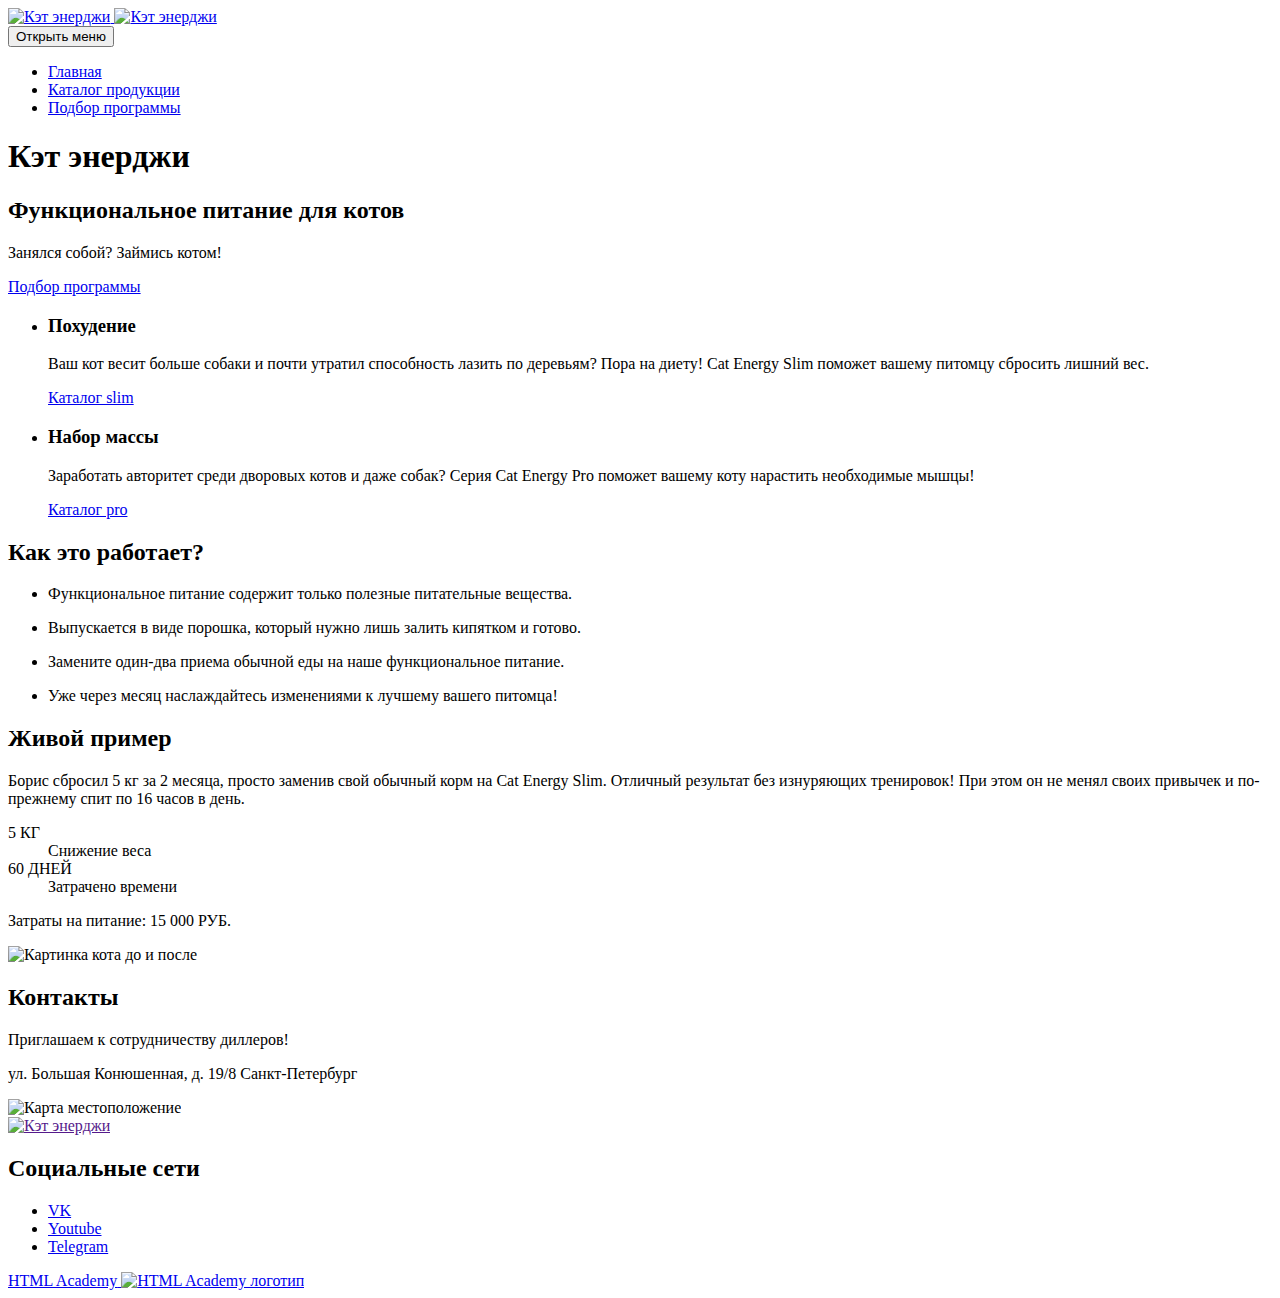
==== index.html @ 274bdbcb "Deploying to gh-pages from @ htmlacademy-adaptive/1541085-cat-energy-30@808712e7fc531e1c96c26af0b761" ====
<!DOCTYPE html><html class="page" lang="ru"><head><meta charset="UTF-8"><title>Кэт Энерджи</title><meta name="viewport" content="width=device-width,initial-scale=1"><link rel="stylesheet" href="styles/styles.css"><script src="scripts/index.js" defer="defer"></script></head><body class="page__body"><header class="main-header"><a class="main-header__logo logo" href="index.html"><img class="logo__image logo__image--icon" src="#" width="202" height="58" alt="Кэт энерджи"> <img class="logo__image logo__image--text" src="#" width="202" height="58" alt="Кэт энерджи"></a><nav class="main-nav"><button class="main-nav__toggle button-burger" type="button"><span class="visually-hidden">Открыть меню</span></button><ul class="main-nav__list site-list"><li class="site-list__item site-list__item--active"><a class="site-list__link site-list__link--active" href="#" aria-current="page">Главная</a></li><li class="site-list__item site-list__item--active"><a class="site-list__link" href="catalog.html">Каталог продукции</a></li><li class="site-list__item site-list__item--active"><a class="site-list__link" href="form.html">Подбор программы</a></li></ul></nav></header><main class="main-container"><h1 class="visually-hidden">Кэт энерджи</h1><section class="intro"><h2 class="intro__title">Функциональное питание для котов</h2><p class="intro__slogan">Занялся собой? Займись котом!</p><a class="intro__link" href="#">Подбор программы</a></section><section class="nutrition"><div class="nutrition__wrapper"><ul class="nutrition__list"><li class="nutrition__item--weight-loss"><h3 class="nutrition__title">Похудение</h3><p class="nutrition__description">Ваш кот весит больше собаки и почти утратил способность лазить по деревьям? Пора на диету! Cat Energy Slim поможет вашему питомцу сбросить лишний вес.</p><a class="nutrition__link" href="#">Каталог slim</a></li><li class="nutrition__item--weight-gain"><h3 class="nutrition__title">Набор массы</h3><p class="nutrition__description">Заработать авторитет среди дворовых котов и даже собак? Серия Cat Energy Pro поможет вашему коту нарастить необходимые мышцы!</p><a class="nutrition__link" href="#">Каталог pro</a></li></ul></div></section><section class="advantages"><h2 class="advantages__title">Как это работает?</h2><ul class="advantages__list"><li class="advantages__item advantages__item--nutrients"><p class="advantages__description">Функциональное питание содержит только полезные питательные вещества.</p></li><li class="advantages__item advantages__item--nutrients"><p class="advantages__description">Выпускается в виде порошка, который нужно лишь залить кипятком и готово.</p></li><li class="advantages__item advantages__item--nutrients"><p class="advantages__description"></p>Замените один-два приема обычной еды на наше функциональное питание.</li><li class="advantages__item advantages__item--nutrients"><p class="advantages__description"></p>Уже через месяц наслаждайтесь изменениями к лучшему вашего питомца!</li></ul></section><section class="example"><div class="example__wrapper"><h2 class="example__title">Живой пример</h2><p class="example__description">Борис сбросил 5 кг за 2 месяца, просто заменив свой обычный корм на Cat Energy Slim. Отличный результат без изнуряющих тренировок! При этом он не менял своих привычек и по-прежнему спит по 16 часов в день.</p><dl class="example__list"><dt class="example__subtitle">5 КГ</dt><dd class="example__text">Снижение веса</dd><dt class="example__subtitle">60 ДНЕЙ</dt><dd class="example__text">Затрачено времени</dd></dl><p class="example__price"><span class="example__costs">Затраты на питание:</span> <span class="example__">15 000 РУБ.</span></p><img class="example__image-cat" src="#" width="280" height="256" alt="Картинка кота до и после"></div></section></main><footer class="main-footer"><div class="main-footer__wrapper"><section class="contacts"><div class="contacts-wrapper"><h2 class="visually-hidden">Контакты</h2><p class="contacts__title">Приглашаем к сотрудничеству диллеров!</p><p class="contacts__text">ул. Большая Конюшенная, д. 19/8 Санкт-Петербург</p><img class="contacts__map" src="#" width="329" height="362" alt="Карта местоположение"></div></section><a class="main-footer__logo" href=""><img class="main-footer__logo-text" src="#" width="128" height="24" alt="Кэт энерджи"></a><section class="page-footer__socials socials"><h2 class="visually-hidden">Социальные сети</h2><ul class="socials__list"><li class="socials__item"><a class="socials__link socials__link--vk" href="#"><span class="visually-hidden">VK</span></a></li><li class="socials__item"><a class="socials__link--youtube" href="#"><span class="visually-hidden">Youtube</span></a></li><li class="socials__item"><a class="socials__link--tg" href="#"><span class="visually-hidden">Telegram</span></a></li></ul></section><a class="copyright" href="https://htmlacademy.ru/intensive/adaptive"><span class="copyright__text">HTML Academy</span> <img class="copyright__link" src="#" alt="HTML Academy логотип"></a></div></footer></body></html>
---- styles/styles.css ----
@charset "UTF-8";.header{background-color:#639;color:#fff;padding:10px 15px}
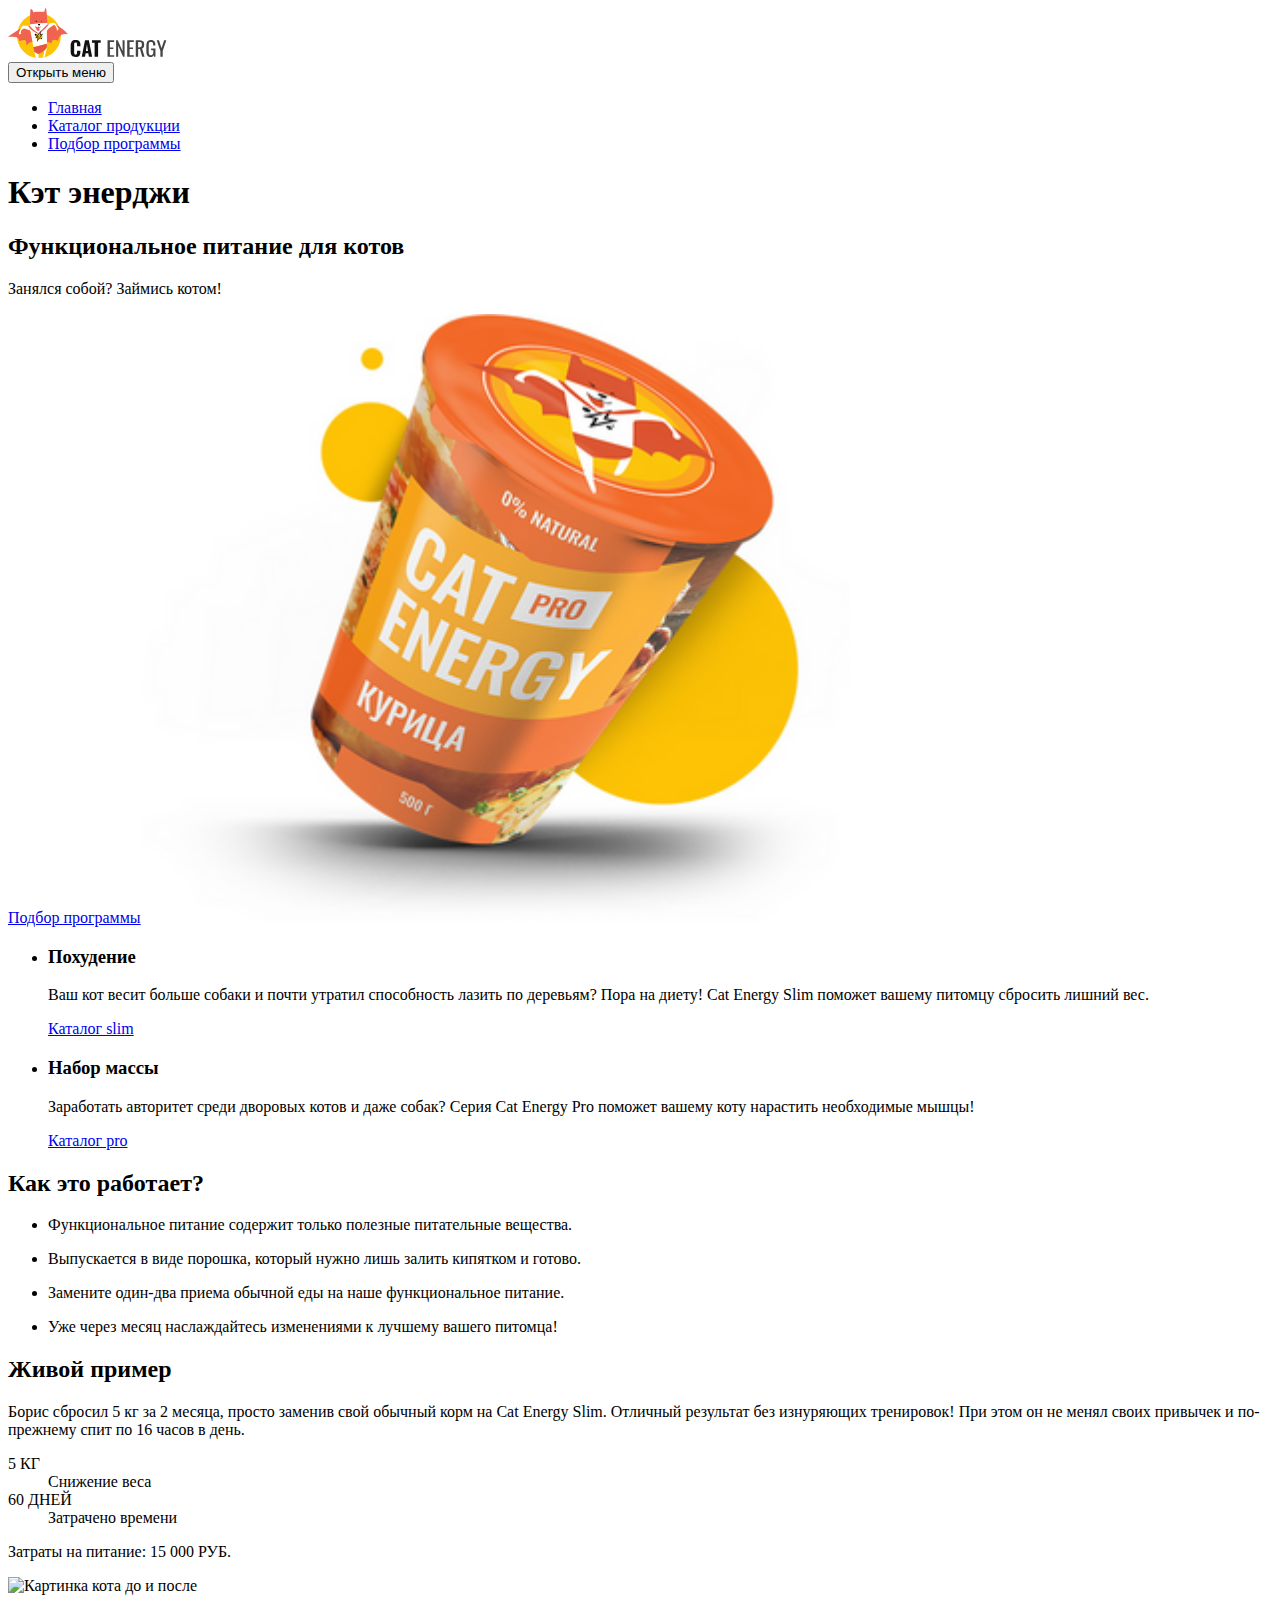
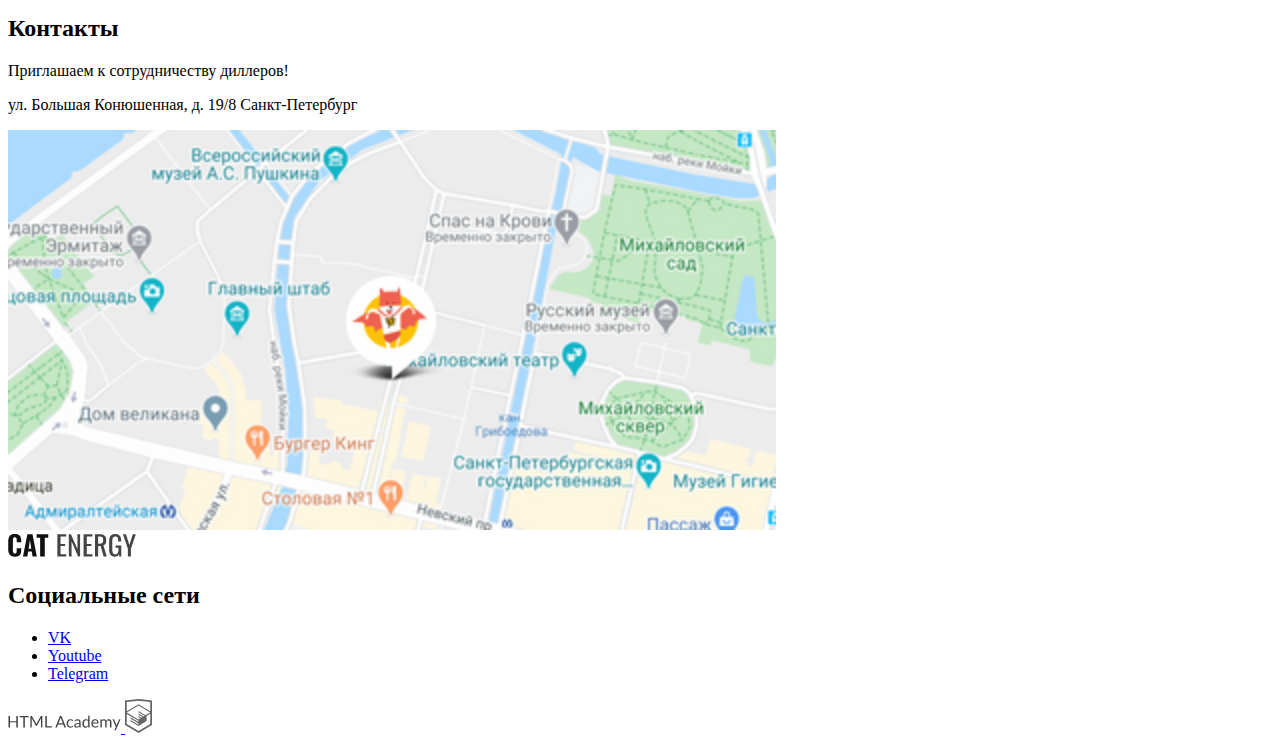
==== commit 646273ea: "Deploying to gh-pages from @ htmlacademy-adaptive/1541085-cat-energy-30@f35917777cb36c8ec065be28d2fe" ====
--- a/index.html
+++ b/index.html
@@ -1 +1 @@
-<!DOCTYPE html><html class="page" lang="ru"><head><meta charset="UTF-8"><title>Кэт Энерджи</title><meta name="viewport" content="width=device-width,initial-scale=1"><link rel="stylesheet" href="styles/styles.css"><script src="scripts/index.js" defer="defer"></script></head><body class="page__body"><header class="main-header"><a class="main-header__logo logo" href="index.html"><img class="logo__image logo__image--icon" src="#" width="202" height="58" alt="Кэт энерджи"> <img class="logo__image logo__image--text" src="#" width="202" height="58" alt="Кэт энерджи"></a><nav class="main-nav"><button class="main-nav__toggle button-burger" type="button"><span class="visually-hidden">Открыть меню</span></button><ul class="main-nav__list site-list"><li class="site-list__item site-list__item--active"><a class="site-list__link site-list__link--active" href="#" aria-current="page">Главная</a></li><li class="site-list__item site-list__item--active"><a class="site-list__link" href="catalog.html">Каталог продукции</a></li><li class="site-list__item site-list__item--active"><a class="site-list__link" href="form.html">Подбор программы</a></li></ul></nav></header><main class="main-container"><h1 class="visually-hidden">Кэт энерджи</h1><section class="intro"><h2 class="intro__title">Функциональное питание для котов</h2><p class="intro__slogan">Занялся собой? Займись котом!</p><a class="intro__link" href="#">Подбор программы</a></section><section class="nutrition"><div class="nutrition__wrapper"><ul class="nutrition__list"><li class="nutrition__item--weight-loss"><h3 class="nutrition__title">Похудение</h3><p class="nutrition__description">Ваш кот весит больше собаки и почти утратил способность лазить по деревьям? Пора на диету! Cat Energy Slim поможет вашему питомцу сбросить лишний вес.</p><a class="nutrition__link" href="#">Каталог slim</a></li><li class="nutrition__item--weight-gain"><h3 class="nutrition__title">Набор массы</h3><p class="nutrition__description">Заработать авторитет среди дворовых котов и даже собак? Серия Cat Energy Pro поможет вашему коту нарастить необходимые мышцы!</p><a class="nutrition__link" href="#">Каталог pro</a></li></ul></div></section><section class="advantages"><h2 class="advantages__title">Как это работает?</h2><ul class="advantages__list"><li class="advantages__item advantages__item--nutrients"><p class="advantages__description">Функциональное питание содержит только полезные питательные вещества.</p></li><li class="advantages__item advantages__item--nutrients"><p class="advantages__description">Выпускается в виде порошка, который нужно лишь залить кипятком и готово.</p></li><li class="advantages__item advantages__item--nutrients"><p class="advantages__description"></p>Замените один-два приема обычной еды на наше функциональное питание.</li><li class="advantages__item advantages__item--nutrients"><p class="advantages__description"></p>Уже через месяц наслаждайтесь изменениями к лучшему вашего питомца!</li></ul></section><section class="example"><div class="example__wrapper"><h2 class="example__title">Живой пример</h2><p class="example__description">Борис сбросил 5 кг за 2 месяца, просто заменив свой обычный корм на Cat Energy Slim. Отличный результат без изнуряющих тренировок! При этом он не менял своих привычек и по-прежнему спит по 16 часов в день.</p><dl class="example__list"><dt class="example__subtitle">5 КГ</dt><dd class="example__text">Снижение веса</dd><dt class="example__subtitle">60 ДНЕЙ</dt><dd class="example__text">Затрачено времени</dd></dl><p class="example__price"><span class="example__costs">Затраты на питание:</span> <span class="example__">15 000 РУБ.</span></p><img class="example__image-cat" src="#" width="280" height="256" alt="Картинка кота до и после"></div></section></main><footer class="main-footer"><div class="main-footer__wrapper"><section class="contacts"><div class="contacts-wrapper"><h2 class="visually-hidden">Контакты</h2><p class="contacts__title">Приглашаем к сотрудничеству диллеров!</p><p class="contacts__text">ул. Большая Конюшенная, д. 19/8 Санкт-Петербург</p><img class="contacts__map" src="#" width="329" height="362" alt="Карта местоположение"></div></section><a class="main-footer__logo" href=""><img class="main-footer__logo-text" src="#" width="128" height="24" alt="Кэт энерджи"></a><section class="page-footer__socials socials"><h2 class="visually-hidden">Социальные сети</h2><ul class="socials__list"><li class="socials__item"><a class="socials__link socials__link--vk" href="#"><span class="visually-hidden">VK</span></a></li><li class="socials__item"><a class="socials__link--youtube" href="#"><span class="visually-hidden">Youtube</span></a></li><li class="socials__item"><a class="socials__link--tg" href="#"><span class="visually-hidden">Telegram</span></a></li></ul></section><a class="copyright" href="https://htmlacademy.ru/intensive/adaptive"><span class="copyright__text">HTML Academy</span> <img class="copyright__link" src="#" alt="HTML Academy логотип"></a></div></footer></body></html>+<!DOCTYPE html><html class="page" lang="ru"><head><meta charset="UTF-8"><title>Кэт Энерджи</title><meta name="viewport" content="width=device-width,initial-scale=1"><link rel="icon" href="favicon.ico"><link rel="icon" type="image/png" sizes="32x32" href="favicons/favicon-32x32.png"><link rel="icon" type="image/png" sizes="96x96" href="favicons/favicon-96x96.png"><link rel="apple-touch-icon" type="image/png" sizes="180x180" href="favicons/apple-icon-180x180.png"><link rel="manifest" href="manifest.webmanifest"><link rel="stylesheet" href="styles/styles.css"><script src="scripts/index.js" defer="defer"></script></head><body class="page__body"><header class="main-header"><a class="main-header__logo logo" href="index.html"><picture><source width="70" height="59" type="image/svg+xml" media="(min-width: 1440px)" srcset="images/logo-image-desktop.svg"><source width="60" height="50" type="image/svg+xml" media="(min-width: 768px)" srcset="images/logo-image-tablet.svg"><img class="logo__image logo__image--icon" src="images/logo-image-mobile.svg" width="33" height="38" alt="Кэт энерджи"></picture><picture><source width="118" height="21" type="image/svg+xml" media="(min-width: 1440px)" srcset="images/logo-text-desktop.svg"><source width="101" height="18" type="image/svg+xml" media="(min-width: 768px)" srcset="images/logo-text-tablet.svg"><img class="logo__image logo__image--text" src="images/logo-text-mobile.svg" width="101" height="18" alt="Кэт энерджи"></picture></a><nav class="main-nav"><button class="main-nav__toggle button-burger" type="button"><span class="visually-hidden">Открыть меню</span></button><ul class="main-nav__list site-list"><li class="site-list__item site-list__item--active"><a class="site-list__link site-list__link--active" href="#" aria-current="page">Главная</a></li><li class="site-list__item site-list__item--active"><a class="site-list__link" href="catalog.html">Каталог продукции</a></li><li class="site-list__item site-list__item--active"><a class="site-list__link" href="form.html">Подбор программы</a></li></ul></nav></header><main class="main-container"><h1 class="visually-hidden">Кэт энерджи</h1><section class="intro"><h2 class="intro__title">Функциональное питание для котов</h2><p class="intro__slogan">Занялся собой? Займись котом!</p><a class="intro__link" href="form.html">Подбор программы</a><picture><source width="552" height="499" type="image/png" media="(min-width: 1440px)" srcset="images/hero-image-desktop@1x.png, images/hero-image-desktop@2x.png 2x"><source width="709" height="609" type="image/png" media="(min-width: 768px)" srcset="images/hero-image-tablet@1x.png, images/hero-image-tablet@2x.png 2x"><img src="images/hero-image-mobile@1x.png" srcset="images/hero-image-mobile@2x.png 2x" width="280" height="270" alt="кэт энерджи курица 500г."></picture></section><section class="nutrition"><div class="nutrition__wrapper"><ul class="nutrition__list"><li class="nutrition__item nutrition__item--weight-loss"><h3 class="nutrition__title">Похудение</h3><p class="nutrition__description">Ваш кот весит больше собаки и почти утратил способность лазить по деревьям? Пора на диету! Cat Energy Slim поможет вашему питомцу сбросить лишний вес.</p><a class="nutrition__link" href="#">Каталог slim</a></li><li class="nutrition__item nutrition__item--weight-gain"><h3 class="nutrition__title">Набор массы</h3><p class="nutrition__description">Заработать авторитет среди дворовых котов и даже собак? Серия Cat Energy Pro поможет вашему коту нарастить необходимые мышцы!</p><a class="nutrition__link" href="#">Каталог pro</a></li></ul></div></section><section class="advantages"><h2 class="advantages__title">Как это работает?</h2><ul class="advantages__list"><li class="advantages__item advantages__item--nutrients"><p class="advantages__description">Функциональное питание содержит только полезные питательные вещества.</p></li><li class="advantages__item advantages__item--nutrients"><p class="advantages__description">Выпускается в виде порошка, который нужно лишь залить кипятком и готово.</p></li><li class="advantages__item advantages__item--nutrients"><p class="advantages__description"></p>Замените один-два приема обычной еды на наше функциональное питание.</li><li class="advantages__item advantages__item--nutrients"><p class="advantages__description"></p>Уже через месяц наслаждайтесь изменениями к лучшему вашего питомца!</li></ul></section><section class="example"><div class="example__wrapper"><h2 class="example__title">Живой пример</h2><p class="example__description">Борис сбросил 5 кг за 2 месяца, просто заменив свой обычный корм на Cat Energy Slim. Отличный результат без изнуряющих тренировок! При этом он не менял своих привычек и по-прежнему спит по 16 часов в день.</p><dl class="example__list"><dt class="example__subtitle">5 КГ</dt><dd class="example__text">Снижение веса</dd><dt class="example__subtitle">60 ДНЕЙ</dt><dd class="example__text">Затрачено времени</dd></dl><p class="example__price"><span class="example__costs">Затраты на питание:</span> <span class="example__">15 000 РУБ.</span></p><img class="example__image-cat" src="#" width="280" height="256" alt="Картинка кота до и после"></div></section></main><footer class="main-footer"><div class="main-footer__wrapper"><section class="contacts"><div class="contacts-wrapper"><h2 class="visually-hidden">Контакты</h2><p class="contacts__title">Приглашаем к сотрудничеству диллеров!</p><p class="contacts__text">ул. Большая Конюшенная, д. 19/8 Санкт-Петербург</p><picture><source width="1440" height="400" type="image/png" media="(min-width: 1440px)" srcset="images/hero-image-desktop@1x.png, images/hero-image-desktop@2x.png 2x"><source width="768" height="400" type="image/png" media="(min-width: 768px)" srcset="images/map-tablet@1x.png, images/map-tablet@2x.png 2x"><img src="images/map-mobile@1x.png" srcset="images/map-mobile@2x.png 2x" width="320" height="362" alt="Карта"></picture></div></section><a class="main-footer__logo logo" href="#"><picture><source width="128" height="24" type="image/svg+xml" media="(min-width: 1440px)" srcset="images/logo-text-desktop.svg"><source width="128" height="24" type="image/svg+xml" media="(min-width: 768px)" srcset="images/logo-text-tablet.svg"><img class="logo__image logo__image-text" src="images/logo-text-mobile.svg" width="128" height="24" alt="Кэт энерджи"></picture></a><section class="main-footer__socials socials"><h2 class="visually-hidden">Социальные сети</h2><ul class="socials__list"><li class="socials__item socials__item--vk"><a class="socials__link" href="#"><span class="visually-hidden">VK</span></a></li><li class="socials__item socials__item--youtube"><a class="socials__link" href="#"><span class="visually-hidden">Youtube</span></a></li><li class="socials__item socials__item--tg"><a class="socials__link" href="#"><span class="visually-hidden">Telegram</span></a></li></ul></section><a class="copyright" href="https://htmlacademy.ru/intensive/adaptive"><img class="copyright__link-text" src="images/html-academy-logo-text-mobile.svg" width="113" height="20" alt="HTML Academy логотип"> <img class="copyright__link-image" src="images/html-academy-logo-image-mobile.svg" width="27" height="34" alt="HTML Academy логотип"></a></div></footer></body></html>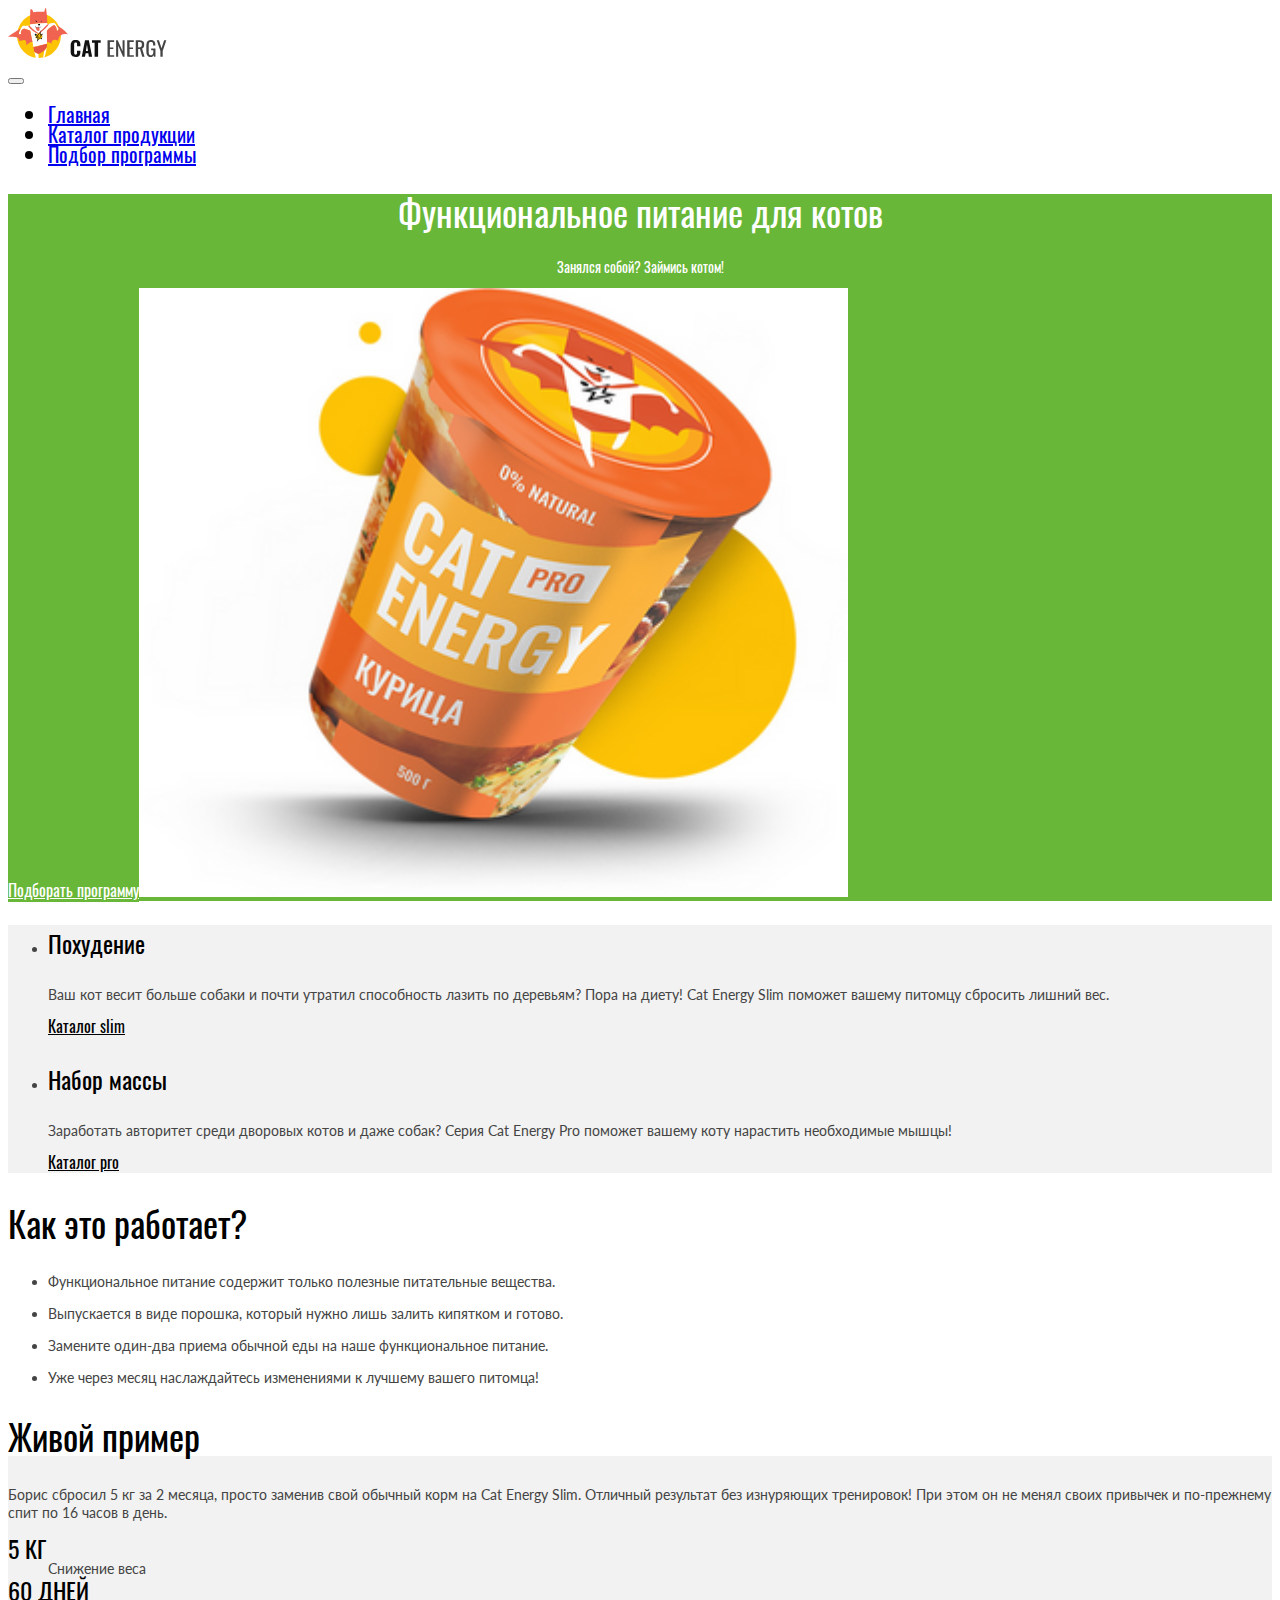
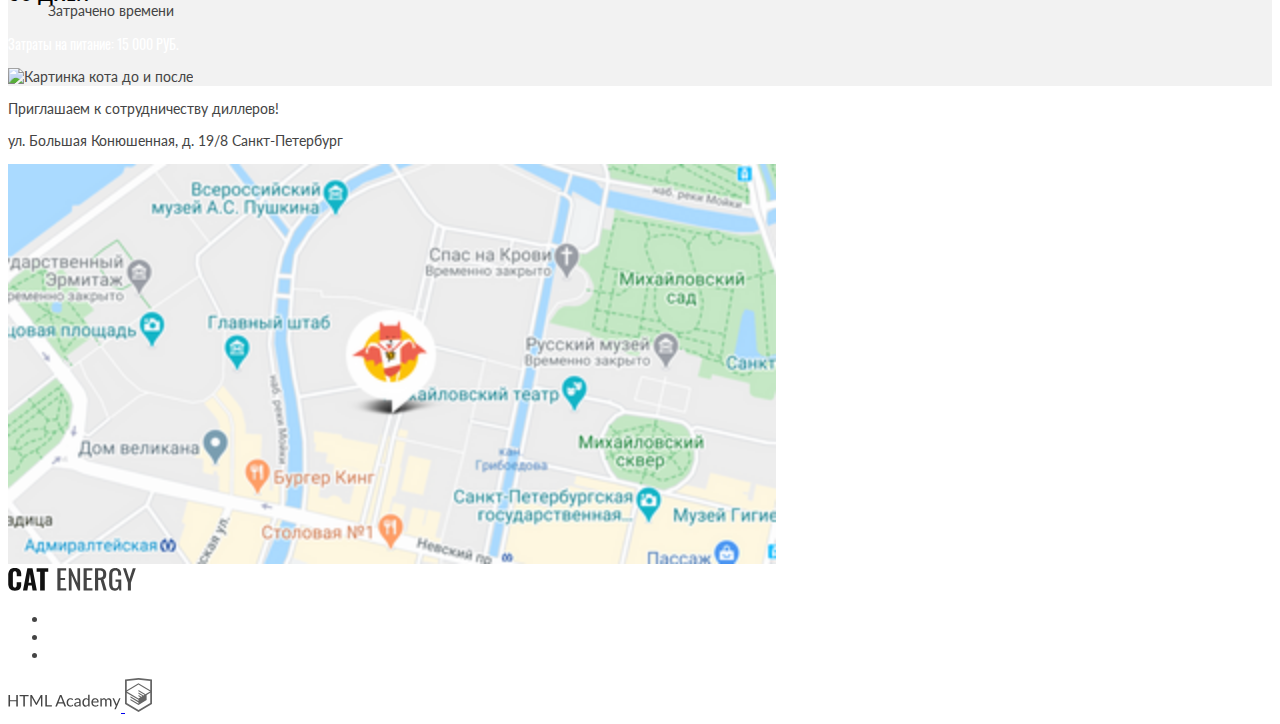
==== commit 782ba929: "Deploying to gh-pages from @ htmlacademy-adaptive/1541085-cat-energy-30@fc4f031aa63196df5b70f1d2178a" ====
--- a/index.html
+++ b/index.html
@@ -1 +1 @@
-<!DOCTYPE html><html class="page" lang="ru"><head><meta charset="UTF-8"><title>Кэт Энерджи</title><meta name="viewport" content="width=device-width,initial-scale=1"><link rel="icon" href="favicon.ico"><link rel="icon" type="image/png" sizes="32x32" href="favicons/favicon-32x32.png"><link rel="icon" type="image/png" sizes="96x96" href="favicons/favicon-96x96.png"><link rel="apple-touch-icon" type="image/png" sizes="180x180" href="favicons/apple-icon-180x180.png"><link rel="manifest" href="manifest.webmanifest"><link rel="stylesheet" href="styles/styles.css"><script src="scripts/index.js" defer="defer"></script></head><body class="page__body"><header class="main-header"><a class="main-header__logo logo" href="index.html"><picture><source width="70" height="59" type="image/svg+xml" media="(min-width: 1440px)" srcset="images/logo-image-desktop.svg"><source width="60" height="50" type="image/svg+xml" media="(min-width: 768px)" srcset="images/logo-image-tablet.svg"><img class="logo__image logo__image--icon" src="images/logo-image-mobile.svg" width="33" height="38" alt="Кэт энерджи"></picture><picture><source width="118" height="21" type="image/svg+xml" media="(min-width: 1440px)" srcset="images/logo-text-desktop.svg"><source width="101" height="18" type="image/svg+xml" media="(min-width: 768px)" srcset="images/logo-text-tablet.svg"><img class="logo__image logo__image--text" src="images/logo-text-mobile.svg" width="101" height="18" alt="Кэт энерджи"></picture></a><nav class="main-nav"><button class="main-nav__toggle button-burger" type="button"><span class="visually-hidden">Открыть меню</span></button><ul class="main-nav__list site-list"><li class="site-list__item site-list__item--active"><a class="site-list__link site-list__link--active" href="#" aria-current="page">Главная</a></li><li class="site-list__item site-list__item--active"><a class="site-list__link" href="catalog.html">Каталог продукции</a></li><li class="site-list__item site-list__item--active"><a class="site-list__link" href="form.html">Подбор программы</a></li></ul></nav></header><main class="main-container"><h1 class="visually-hidden">Кэт энерджи</h1><section class="intro"><h2 class="intro__title">Функциональное питание для котов</h2><p class="intro__slogan">Занялся собой? Займись котом!</p><a class="intro__link" href="form.html">Подбор программы</a><picture><source width="552" height="499" type="image/png" media="(min-width: 1440px)" srcset="images/hero-image-desktop@1x.png, images/hero-image-desktop@2x.png 2x"><source width="709" height="609" type="image/png" media="(min-width: 768px)" srcset="images/hero-image-tablet@1x.png, images/hero-image-tablet@2x.png 2x"><img src="images/hero-image-mobile@1x.png" srcset="images/hero-image-mobile@2x.png 2x" width="280" height="270" alt="кэт энерджи курица 500г."></picture></section><section class="nutrition"><div class="nutrition__wrapper"><ul class="nutrition__list"><li class="nutrition__item nutrition__item--weight-loss"><h3 class="nutrition__title">Похудение</h3><p class="nutrition__description">Ваш кот весит больше собаки и почти утратил способность лазить по деревьям? Пора на диету! Cat Energy Slim поможет вашему питомцу сбросить лишний вес.</p><a class="nutrition__link" href="#">Каталог slim</a></li><li class="nutrition__item nutrition__item--weight-gain"><h3 class="nutrition__title">Набор массы</h3><p class="nutrition__description">Заработать авторитет среди дворовых котов и даже собак? Серия Cat Energy Pro поможет вашему коту нарастить необходимые мышцы!</p><a class="nutrition__link" href="#">Каталог pro</a></li></ul></div></section><section class="advantages"><h2 class="advantages__title">Как это работает?</h2><ul class="advantages__list"><li class="advantages__item advantages__item--nutrients"><p class="advantages__description">Функциональное питание содержит только полезные питательные вещества.</p></li><li class="advantages__item advantages__item--nutrients"><p class="advantages__description">Выпускается в виде порошка, который нужно лишь залить кипятком и готово.</p></li><li class="advantages__item advantages__item--nutrients"><p class="advantages__description"></p>Замените один-два приема обычной еды на наше функциональное питание.</li><li class="advantages__item advantages__item--nutrients"><p class="advantages__description"></p>Уже через месяц наслаждайтесь изменениями к лучшему вашего питомца!</li></ul></section><section class="example"><div class="example__wrapper"><h2 class="example__title">Живой пример</h2><p class="example__description">Борис сбросил 5 кг за 2 месяца, просто заменив свой обычный корм на Cat Energy Slim. Отличный результат без изнуряющих тренировок! При этом он не менял своих привычек и по-прежнему спит по 16 часов в день.</p><dl class="example__list"><dt class="example__subtitle">5 КГ</dt><dd class="example__text">Снижение веса</dd><dt class="example__subtitle">60 ДНЕЙ</dt><dd class="example__text">Затрачено времени</dd></dl><p class="example__price"><span class="example__costs">Затраты на питание:</span> <span class="example__">15 000 РУБ.</span></p><img class="example__image-cat" src="#" width="280" height="256" alt="Картинка кота до и после"></div></section></main><footer class="main-footer"><div class="main-footer__wrapper"><section class="contacts"><div class="contacts-wrapper"><h2 class="visually-hidden">Контакты</h2><p class="contacts__title">Приглашаем к сотрудничеству диллеров!</p><p class="contacts__text">ул. Большая Конюшенная, д. 19/8 Санкт-Петербург</p><picture><source width="1440" height="400" type="image/png" media="(min-width: 1440px)" srcset="images/hero-image-desktop@1x.png, images/hero-image-desktop@2x.png 2x"><source width="768" height="400" type="image/png" media="(min-width: 768px)" srcset="images/map-tablet@1x.png, images/map-tablet@2x.png 2x"><img src="images/map-mobile@1x.png" srcset="images/map-mobile@2x.png 2x" width="320" height="362" alt="Карта"></picture></div></section><a class="main-footer__logo logo" href="#"><picture><source width="128" height="24" type="image/svg+xml" media="(min-width: 1440px)" srcset="images/logo-text-desktop.svg"><source width="128" height="24" type="image/svg+xml" media="(min-width: 768px)" srcset="images/logo-text-tablet.svg"><img class="logo__image logo__image-text" src="images/logo-text-mobile.svg" width="128" height="24" alt="Кэт энерджи"></picture></a><section class="main-footer__socials socials"><h2 class="visually-hidden">Социальные сети</h2><ul class="socials__list"><li class="socials__item socials__item--vk"><a class="socials__link" href="#"><span class="visually-hidden">VK</span></a></li><li class="socials__item socials__item--youtube"><a class="socials__link" href="#"><span class="visually-hidden">Youtube</span></a></li><li class="socials__item socials__item--tg"><a class="socials__link" href="#"><span class="visually-hidden">Telegram</span></a></li></ul></section><a class="copyright" href="https://htmlacademy.ru/intensive/adaptive"><img class="copyright__link-text" src="images/html-academy-logo-text-mobile.svg" width="113" height="20" alt="HTML Academy логотип"> <img class="copyright__link-image" src="images/html-academy-logo-image-mobile.svg" width="27" height="34" alt="HTML Academy логотип"></a></div></footer></body></html>+<!DOCTYPE html><html class="page" lang="ru"><head><meta charset="UTF-8"><title>Кэт Энерджи</title><meta name="viewport" content="width=device-width,initial-scale=1"><link rel="icon" href="favicon.ico"><link rel="icon" type="image/png" sizes="32x32" href="favicons/favicon-32x32.png"><link rel="icon" type="image/png" sizes="96x96" href="favicons/favicon-96x96.png"><link rel="apple-touch-icon" type="image/png" sizes="180x180" href="favicons/apple-icon-180x180.png"><link rel="manifest" href="manifest.webmanifest"><link rel="stylesheet" href="styles/styles.css"><script src="scripts/index.js" defer="defer"></script></head><body class="page__body"><header class="main-header"><a class="main-header__logo logo" href="index.html"><picture><source width="70" height="59" type="image/svg+xml" media="(min-width: 1440px)" srcset="images/logo-image-desktop.svg"><source width="60" height="50" type="image/svg+xml" media="(min-width: 768px)" srcset="images/logo-image-tablet.svg"><img class="logo__image logo__image-icon" src="images/logo-image-mobile.svg" width="33" height="38" alt="Кэт энерджи"></picture><picture><source width="118" height="21" type="image/svg+xml" media="(min-width: 1440px)" srcset="images/logo-text-desktop.svg"><source width="101" height="18" type="image/svg+xml" media="(min-width: 768px)" srcset="images/logo-text-tablet.svg"><img class="logo__image logo__image-text" src="images/logo-text-mobile.svg" width="101" height="18" alt="Кэт энерджи"></picture></a><nav class="main-nav"><button class="main-nav__toggle" type="button"><span class="visually-hidden">Открыть меню</span></button><ul class="main-nav__list site-list"><li class="site-list__item site-list__item--active"><a class="site-list__link" href="#" aria-current="page">Главная</a></li><li class="site-list__item"><a class="site-list__link" href="catalog.html">Каталог продукции</a></li><li class="site-list__item"><a class="site-list__link" href="form.html">Подбор программы</a></li></ul></nav></header><main class="main-container"><h1 class="visually-hidden">Кэт энерджи</h1><section class="intro"><h2 class="intro__title">Функциональное питание для котов</h2><p class="intro__slogan">Занялся собой? Займись котом!</p><a class="intro__link button" href="form.html">Подборать программу</a><picture><source width="552" height="499" type="image/png" media="(min-width: 1440px)" srcset="images/hero-image-desktop@1x.png, images/hero-image-desktop@2x.png 2x"><source width="709" height="609" type="image/png" media="(min-width: 768px)" srcset="images/hero-image-tablet@1x.png, images/hero-image-tablet@2x.png 2x"><img src="images/hero-image-mobile@1x.png" srcset="images/hero-image-mobile@2x.png 2x" width="280" height="270" alt="кэт энерджи курица 500г."></picture></section><section class="nutrition"><div class="nutrition__wrapper"><ul class="nutrition__list"><li class="nutrition__item nutrition__item--weight-loss"><h3 class="nutrition__title">Похудение</h3><p class="nutrition__description">Ваш кот весит больше собаки и почти утратил способность лазить по деревьям? Пора на диету! Cat Energy Slim поможет вашему питомцу сбросить лишний вес.</p><a class="nutrition__link" href="#">Каталог slim</a></li><li class="nutrition__item nutrition__item--weight-gain"><h3 class="nutrition__title">Набор массы</h3><p class="nutrition__description">Заработать авторитет среди дворовых котов и даже собак? Серия Cat Energy Pro поможет вашему коту нарастить необходимые мышцы!</p><a class="nutrition__link" href="#">Каталог pro</a></li></ul></div></section><section class="advantages"><h2 class="advantages__title">Как это работает?</h2><ul class="advantages__list"><li class="advantages__item advantages__item--nutrients"><p class="advantages__description">Функциональное питание содержит только полезные питательные вещества.</p></li><li class="advantages__item advantages__item--nutrients"><p class="advantages__description">Выпускается в виде порошка, который нужно лишь залить кипятком и готово.</p></li><li class="advantages__item advantages__item--nutrients"><p class="advantages__description"></p>Замените один-два приема обычной еды на наше функциональное питание.</li><li class="advantages__item advantages__item--nutrients"><p class="advantages__description"></p>Уже через месяц наслаждайтесь изменениями к лучшему вашего питомца!</li></ul></section><section class="example"><div class="example__wrapper"><h2 class="example__title">Живой пример</h2><p class="example__description">Борис сбросил 5 кг за 2 месяца, просто заменив свой обычный корм на Cat Energy Slim. Отличный результат без изнуряющих тренировок! При этом он не менял своих привычек и по-прежнему спит по 16 часов в день.</p><dl class="example__list"><dt class="example__subtitle">5 КГ</dt><dd class="example__text">Снижение веса</dd><dt class="example__subtitle">60 ДНЕЙ</dt><dd class="example__text">Затрачено времени</dd></dl><p class="example__price"><span class="example__expenses">Затраты на питание:</span> <span class="example__costs">15 000 РУБ.</span></p><img class="example__image-cat" src="#" width="280" height="256" alt="Картинка кота до и после"></div></section></main><footer class="main-footer"><div class="main-footer__wrapper"><section class="contacts"><div class="contacts-wrapper"><h2 class="visually-hidden">Контакты</h2><p class="contacts__title">Приглашаем к сотрудничеству диллеров!</p><p class="contacts__text">ул. Большая Конюшенная, д. 19/8 Санкт-Петербург</p><picture><source width="1440" height="400" type="image/png" media="(min-width: 1440px)" srcset="images/hero-image-desktop@1x.png, images/hero-image-desktop@2x.png 2x"><source width="768" height="400" type="image/png" media="(min-width: 768px)" srcset="images/map-tablet@1x.png, images/map-tablet@2x.png 2x"><img src="images/map-mobile@1x.png" srcset="images/map-mobile@2x.png 2x" width="320" height="362" alt="Карта"></picture></div></section><a class="main-footer__logo logo" href="#"><picture><source width="128" height="24" type="image/svg+xml" media="(min-width: 1440px)" srcset="images/logo-text-desktop.svg"><source width="128" height="24" type="image/svg+xml" media="(min-width: 768px)" srcset="images/logo-text-tablet.svg"><img class="logo__image logo__image-text" src="images/logo-text-mobile.svg" width="128" height="24" alt="Кэт энерджи"></picture></a><section class="main-footer__socials socials"><h2 class="visually-hidden">Социальные сети</h2><ul class="socials__list"><li class="socials__item socials__item--vk"><a class="socials__link" href="#"><span class="visually-hidden">VK</span></a></li><li class="socials__item socials__item--youtube"><a class="socials__link" href="#"><span class="visually-hidden">Youtube</span></a></li><li class="socials__item socials__item--tg"><a class="socials__link" href="#"><span class="visually-hidden">Telegram</span></a></li></ul></section><a class="copyright" href="https://htmlacademy.ru/intensive/adaptive"><img class="copyright__link-text" src="images/html-academy-logo-text-mobile.svg" width="113" height="20" alt="HTML Academy логотип"> <img class="copyright__link-image" src="images/html-academy-logo-image-mobile.svg" width="27" height="34" alt="HTML Academy логотип"></a></div></footer></body></html>--- a/styles/styles.css
+++ b/styles/styles.css
@@ -1 +1 @@
-@charset "UTF-8";.header{background-color:#639;color:#fff;padding:10px 15px}+@charset "UTF-8";@font-face{font-family:"Lato";font-weight:400;font-style:normal;src:url(../fonts/lato/Lato-Regular.woff2)format("woff2");font-display:swap}@font-face{font-family:"Oswald";font-weight:400;font-style:normal;src:url(../fonts/oswald/oswaldregular.woff2)format("woff2");font-display:swap}body{font-family:"Lato",sans-serif;font-size:14px;line-height:18px;background-color:#fff;color:#444;font-display:swap}.visually-hidden{position:absolute;width:1px;height:1px;margin:-1px;padding:0;overflow:hidden;border:0;clip:rect(0 0 0 0)}.page{width:auto}.form__subtitle,.form__title{color:#000;background-color:#fff}.form__title{font-family:"Oswald",sans-serif;font-weight:400;font-style:normal;font-size:36px;line-height:36px}.form__subtitle{font-size:14px;line-height:18px}.form__field,.form__field-title,.form__subtitle{font-family:"Oswald",sans-serif;font-weight:400;font-style:normal}.form__field{font-size:16px;line-height:18px;color:#444;background-color:#fff}.form__field-title{font-size:24px;line-height:26px;color:#000}.form__field-title,.logo,.main-header{background-color:#fff}.main-nav{font-family:"Oswald",sans-serif;font-weight:400;font-style:normal;font-size:20px;line-height:20px;color:#000}.main-nav,.site-list{background-color:#fff}.main-container{width:auto}.intro{background-color:#68b738}.intro__slogan,.intro__title{font-family:"Oswald",sans-serif;font-weight:400;font-style:normal;font-size:36px;line-height:36px;color:#fff;text-align:center}.intro__slogan{font-size:14px;line-height:14px}.nutrition{background-color:#f2f2f2}.nutrition__link,.nutrition__title{font-family:"Oswald",sans-serif;font-weight:400;font-style:normal;font-size:24px;line-height:37px;color:#000}.nutrition__link{font-size:16px;line-height:16px}.advantages,.advantages__title{background-color:#fff}.advantages__title{font-family:"Oswald",sans-serif;font-weight:400;font-style:normal;font-size:36px;line-height:40px;color:#000}.example{background-color:#f2f2f2}.example__price,.example__subtitle,.example__title{font-family:"Oswald",sans-serif;font-weight:400;font-style:normal;color:#000}.example__title{font-size:36px;line-height:40px;background-color:#fff}.example__price,.example__subtitle{font-size:24px;line-height:24px}.example__price{font-size:14px;line-height:20px;color:#fff}.catalog__title,.label{background-color:#fff}.catalog__title{font-family:"Oswald",sans-serif;font-weight:400;font-style:normal;font-size:36px;line-height:36px;color:#000}.card__item,.card__term,.catalog__text,.products__title{font-family:"Lato",sans-serif;font-weight:400;font-style:normal;font-size:16px;line-height:20px;color:#fff;background-color:#68b738}.card__item,.card__term,.products__title{font-family:"Oswald",sans-serif;color:#222;background-color:#fff}.card__item,.card__term{font-size:12px;line-height:16px;color:#444}.catalog-extra__price,.catalog-extra__subtitle,.catalog-extra__text,.catalog-extra__title{font-family:"Oswald",sans-serif;font-weight:400;font-style:normal;font-size:24px;line-height:24px;color:#000;background-color:#fff}.catalog-extra__price,.catalog-extra__subtitle,.catalog-extra__text{font-size:16px;line-height:16px;color:#444}.catalog-extra__price,.catalog-extra__text{font-family:"Lato",sans-serif;font-size:14px;line-height:14px}.main-footer{width:auto}.button{font-family:"Oswald",sans-serif;font-weight:400;font-style:normal;font-size:16px;line-height:20px;background-color:#68b738;color:#fff;text-align:center;border:0}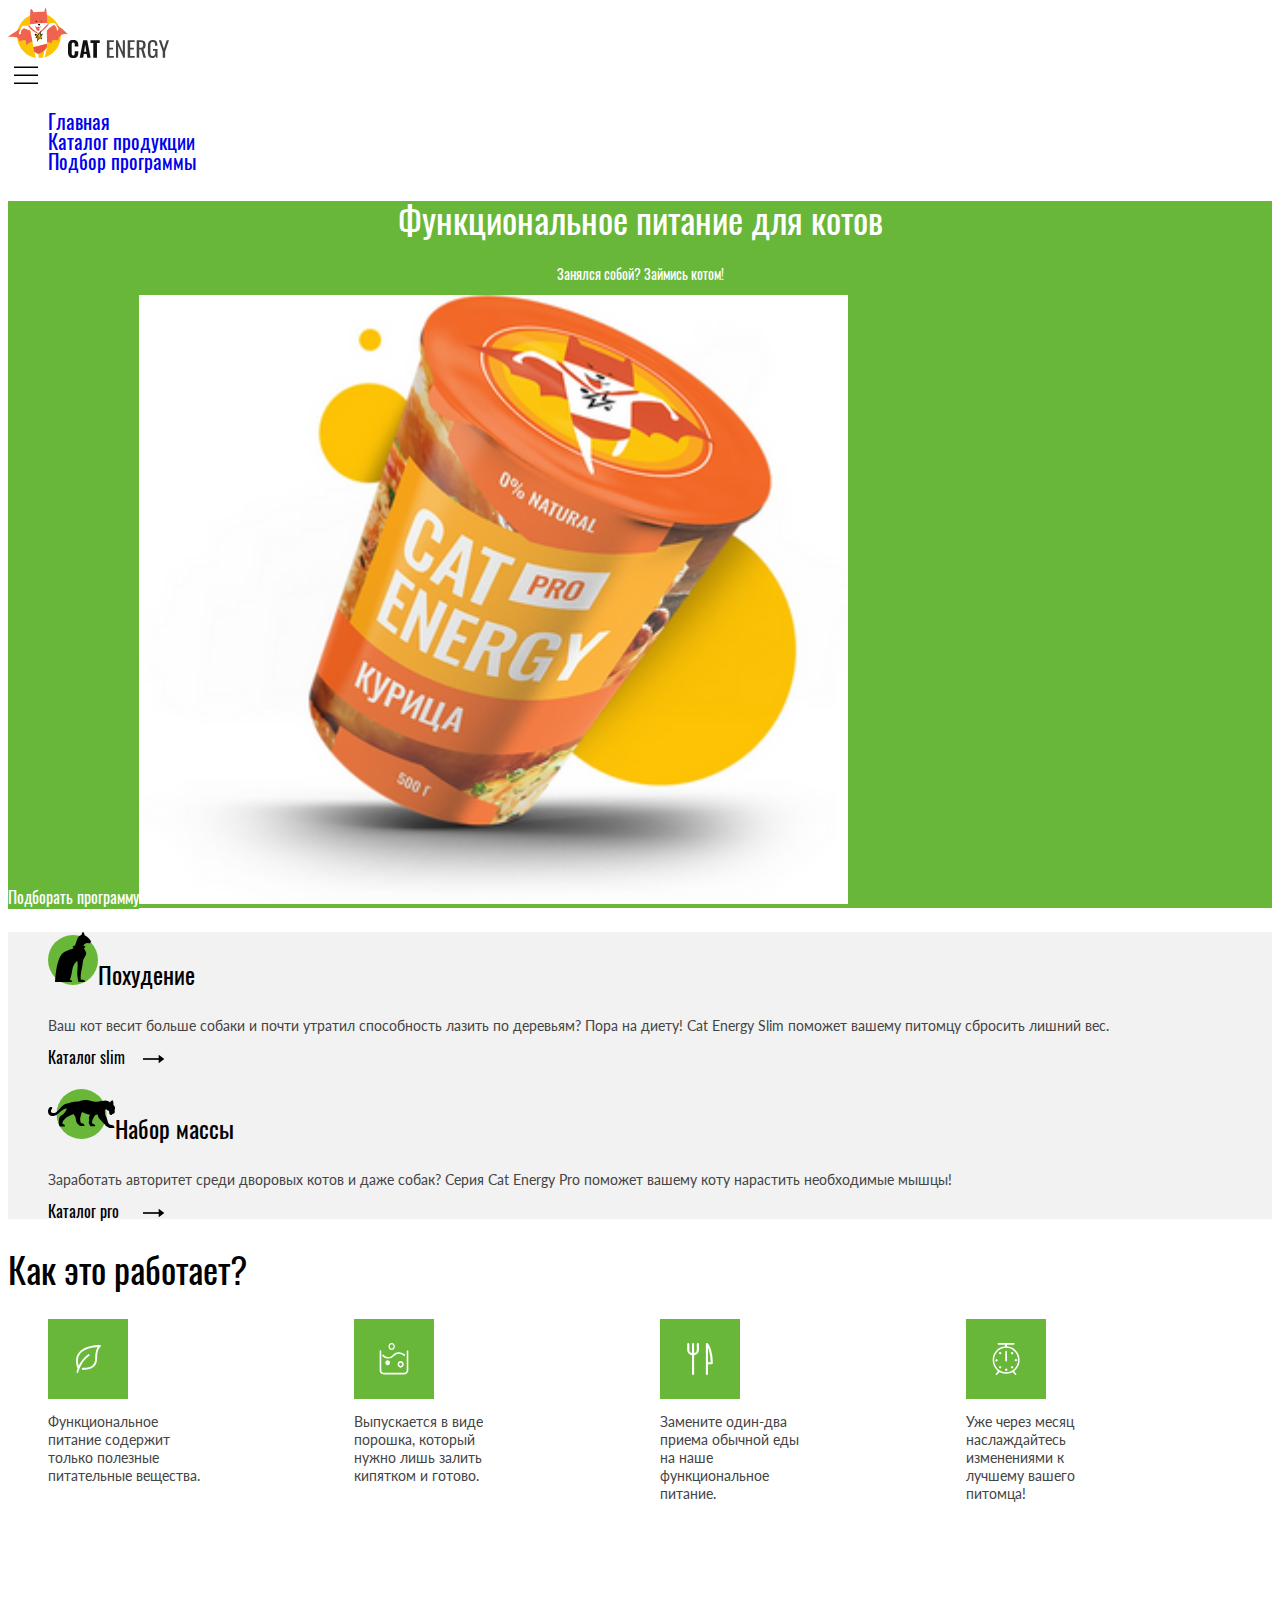
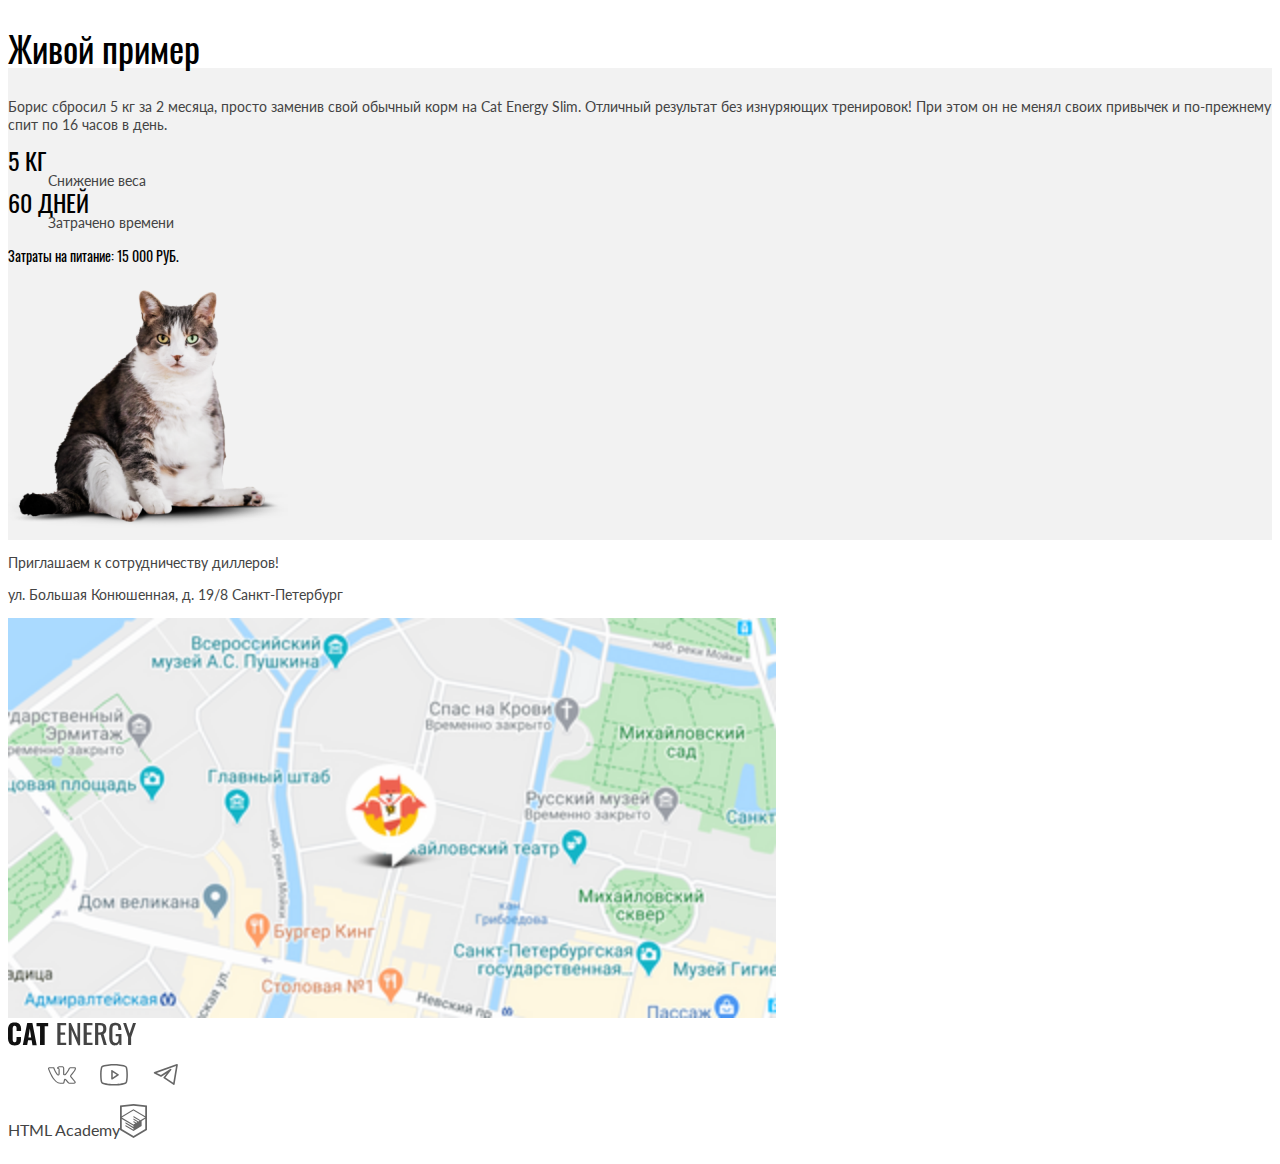
==== commit d9ed2f82: "Deploying to gh-pages from @ htmlacademy-adaptive/1541085-cat-energy-30@1baf8cb6817376fd99d2a96ffb70" ====
--- a/index.html
+++ b/index.html
@@ -1 +1 @@
-<!DOCTYPE html><html class="page" lang="ru"><head><meta charset="UTF-8"><title>Кэт Энерджи</title><meta name="viewport" content="width=device-width,initial-scale=1"><link rel="icon" href="favicon.ico"><link rel="icon" type="image/png" sizes="32x32" href="favicons/favicon-32x32.png"><link rel="icon" type="image/png" sizes="96x96" href="favicons/favicon-96x96.png"><link rel="apple-touch-icon" type="image/png" sizes="180x180" href="favicons/apple-icon-180x180.png"><link rel="manifest" href="manifest.webmanifest"><link rel="stylesheet" href="styles/styles.css"><script src="scripts/index.js" defer="defer"></script></head><body class="page__body"><header class="main-header"><a class="main-header__logo logo" href="index.html"><picture><source width="70" height="59" type="image/svg+xml" media="(min-width: 1440px)" srcset="images/logo-image-desktop.svg"><source width="60" height="50" type="image/svg+xml" media="(min-width: 768px)" srcset="images/logo-image-tablet.svg"><img class="logo__image logo__image-icon" src="images/logo-image-mobile.svg" width="33" height="38" alt="Кэт энерджи"></picture><picture><source width="118" height="21" type="image/svg+xml" media="(min-width: 1440px)" srcset="images/logo-text-desktop.svg"><source width="101" height="18" type="image/svg+xml" media="(min-width: 768px)" srcset="images/logo-text-tablet.svg"><img class="logo__image logo__image-text" src="images/logo-text-mobile.svg" width="101" height="18" alt="Кэт энерджи"></picture></a><nav class="main-nav"><button class="main-nav__toggle" type="button"><span class="visually-hidden">Открыть меню</span></button><ul class="main-nav__list site-list"><li class="site-list__item site-list__item--active"><a class="site-list__link" href="#" aria-current="page">Главная</a></li><li class="site-list__item"><a class="site-list__link" href="catalog.html">Каталог продукции</a></li><li class="site-list__item"><a class="site-list__link" href="form.html">Подбор программы</a></li></ul></nav></header><main class="main-container"><h1 class="visually-hidden">Кэт энерджи</h1><section class="intro"><h2 class="intro__title">Функциональное питание для котов</h2><p class="intro__slogan">Занялся собой? Займись котом!</p><a class="intro__link button" href="form.html">Подборать программу</a><picture><source width="552" height="499" type="image/png" media="(min-width: 1440px)" srcset="images/hero-image-desktop@1x.png, images/hero-image-desktop@2x.png 2x"><source width="709" height="609" type="image/png" media="(min-width: 768px)" srcset="images/hero-image-tablet@1x.png, images/hero-image-tablet@2x.png 2x"><img src="images/hero-image-mobile@1x.png" srcset="images/hero-image-mobile@2x.png 2x" width="280" height="270" alt="кэт энерджи курица 500г."></picture></section><section class="nutrition"><div class="nutrition__wrapper"><ul class="nutrition__list"><li class="nutrition__item nutrition__item--weight-loss"><h3 class="nutrition__title">Похудение</h3><p class="nutrition__description">Ваш кот весит больше собаки и почти утратил способность лазить по деревьям? Пора на диету! Cat Energy Slim поможет вашему питомцу сбросить лишний вес.</p><a class="nutrition__link" href="#">Каталог slim</a></li><li class="nutrition__item nutrition__item--weight-gain"><h3 class="nutrition__title">Набор массы</h3><p class="nutrition__description">Заработать авторитет среди дворовых котов и даже собак? Серия Cat Energy Pro поможет вашему коту нарастить необходимые мышцы!</p><a class="nutrition__link" href="#">Каталог pro</a></li></ul></div></section><section class="advantages"><h2 class="advantages__title">Как это работает?</h2><ul class="advantages__list"><li class="advantages__item advantages__item--nutrients"><p class="advantages__description">Функциональное питание содержит только полезные питательные вещества.</p></li><li class="advantages__item advantages__item--nutrients"><p class="advantages__description">Выпускается в виде порошка, который нужно лишь залить кипятком и готово.</p></li><li class="advantages__item advantages__item--nutrients"><p class="advantages__description"></p>Замените один-два приема обычной еды на наше функциональное питание.</li><li class="advantages__item advantages__item--nutrients"><p class="advantages__description"></p>Уже через месяц наслаждайтесь изменениями к лучшему вашего питомца!</li></ul></section><section class="example"><div class="example__wrapper"><h2 class="example__title">Живой пример</h2><p class="example__description">Борис сбросил 5 кг за 2 месяца, просто заменив свой обычный корм на Cat Energy Slim. Отличный результат без изнуряющих тренировок! При этом он не менял своих привычек и по-прежнему спит по 16 часов в день.</p><dl class="example__list"><dt class="example__subtitle">5 КГ</dt><dd class="example__text">Снижение веса</dd><dt class="example__subtitle">60 ДНЕЙ</dt><dd class="example__text">Затрачено времени</dd></dl><p class="example__price"><span class="example__expenses">Затраты на питание:</span> <span class="example__costs">15 000 РУБ.</span></p><img class="example__image-cat" src="#" width="280" height="256" alt="Картинка кота до и после"></div></section></main><footer class="main-footer"><div class="main-footer__wrapper"><section class="contacts"><div class="contacts-wrapper"><h2 class="visually-hidden">Контакты</h2><p class="contacts__title">Приглашаем к сотрудничеству диллеров!</p><p class="contacts__text">ул. Большая Конюшенная, д. 19/8 Санкт-Петербург</p><picture><source width="1440" height="400" type="image/png" media="(min-width: 1440px)" srcset="images/hero-image-desktop@1x.png, images/hero-image-desktop@2x.png 2x"><source width="768" height="400" type="image/png" media="(min-width: 768px)" srcset="images/map-tablet@1x.png, images/map-tablet@2x.png 2x"><img src="images/map-mobile@1x.png" srcset="images/map-mobile@2x.png 2x" width="320" height="362" alt="Карта"></picture></div></section><a class="main-footer__logo logo" href="#"><picture><source width="128" height="24" type="image/svg+xml" media="(min-width: 1440px)" srcset="images/logo-text-desktop.svg"><source width="128" height="24" type="image/svg+xml" media="(min-width: 768px)" srcset="images/logo-text-tablet.svg"><img class="logo__image logo__image-text" src="images/logo-text-mobile.svg" width="128" height="24" alt="Кэт энерджи"></picture></a><section class="main-footer__socials socials"><h2 class="visually-hidden">Социальные сети</h2><ul class="socials__list"><li class="socials__item socials__item--vk"><a class="socials__link" href="#"><span class="visually-hidden">VK</span></a></li><li class="socials__item socials__item--youtube"><a class="socials__link" href="#"><span class="visually-hidden">Youtube</span></a></li><li class="socials__item socials__item--tg"><a class="socials__link" href="#"><span class="visually-hidden">Telegram</span></a></li></ul></section><a class="copyright" href="https://htmlacademy.ru/intensive/adaptive"><img class="copyright__link-text" src="images/html-academy-logo-text-mobile.svg" width="113" height="20" alt="HTML Academy логотип"> <img class="copyright__link-image" src="images/html-academy-logo-image-mobile.svg" width="27" height="34" alt="HTML Academy логотип"></a></div></footer></body></html>+<!DOCTYPE html><html class="page" lang="ru"><head><meta charset="UTF-8"><title>Кэт Энерджи</title><meta name="viewport" content="width=device-width,initial-scale=1"><link rel="icon" href="favicon.ico"><link rel="icon" type="image/png" sizes="32x32" href="favicons/favicon-32x32.png"><link rel="icon" type="image/png" sizes="96x96" href="favicons/favicon-96x96.png"><link rel="apple-touch-icon" type="image/png" sizes="180x180" href="favicons/apple-icon-180x180.png"><link rel="manifest" href="manifest.webmanifest"><link rel="stylesheet" href="styles/styles.css"><script src="scripts/index.js" defer="defer"></script></head><body class="page__body"><header class="main-header"><a class="main-header__logo logo" href="index.html"><picture><source width="70" height="59" type="image/svg+xml" media="(min-width: 1440px)" srcset="images/cat_energy_logo_desktop.svg"><source width="60" height="50" type="image/svg+xml" media="(min-width: 768px)" srcset="images/cat_energy_logo_tablet.svg"><img class="logo__image logo__image-icon" src="images/cat_energy_logo_mobile.svg" width="33" height="38" alt="Кэт энерджи"></picture><img class="logo__image logo__image-text" src="images/cat_energy_logo_text.svg" width="101" height="18" alt="Кэт энерджи"></a><nav class="main-nav"><button class="main-nav__toggle" type="button"><svg width="24" height="24" viewBox="0 0 24 18" fill="none" xmlns="http://www.w3.org/2000/svg"><path stroke="#000" stroke-width="1.5" d="M0 1.25h24m-24 8h24m-24 8h24"/></svg> <span class="visually-hidden">Открыть меню</span></button><ul class="main-nav__list site-list"><li class="site-list__item site-list__item--active"><a class="site-list__link" href="#" aria-current="page">Главная</a></li><li class="site-list__item"><a class="site-list__link" href="catalog.html">Каталог продукции</a></li><li class="site-list__item"><a class="site-list__link" href="form.html">Подбор программы</a></li></ul></nav></header><main class="main-container"><h1 class="visually-hidden">Кэт энерджи</h1><section class="intro"><h2 class="intro__title">Функциональное питание для котов</h2><p class="intro__slogan">Занялся собой? Займись котом!</p><a class="intro__link button" href="form.html">Подборать программу</a><picture><source width="552" height="499" type="image/png" media="(min-width: 1440px)" srcset="images/hero-image-desktop@1x.png, images/hero-image-desktop@2x.png 2x"><source width="709" height="609" type="image/png" media="(min-width: 768px)" srcset="images/hero-image-tablet@1x.png, images/hero-image-tablet@2x.png 2x"><img src="images/hero-image-mobile@1x.png" srcset="images/hero-image-mobile@2x.png 2x" width="280" height="270" alt="кэт энерджи курица 500г."></picture></section><section class="nutrition"><div class="nutrition__wrapper"><ul class="nutrition__list"><li class="nutrition__item nutrition__item--weight-loss"><h3 class="nutrition__title nutrition__title--weight-loss">Похудение</h3><p class="nutrition__description">Ваш кот весит больше собаки и почти утратил способность лазить по деревьям? Пора на диету! Cat Energy Slim поможет вашему питомцу сбросить лишний вес.</p><a class="nutrition__link" href="#">Каталог slim</a></li><li class="nutrition__item nutrition__item--weight-gain"><h3 class="nutrition__title nutrition__title--weight-gain">Набор массы</h3><p class="nutrition__description">Заработать авторитет среди дворовых котов и даже собак? Серия Cat Energy Pro поможет вашему коту нарастить необходимые мышцы!</p><a class="nutrition__link" href="#">Каталог pro</a></li></ul></div></section><section class="advantages"><h2 class="advantages__title">Как это работает?</h2><ul class="advantages__list"><li class="advantages__item advantages__item--leaf"><p class="advantages__description">Функциональное питание содержит только полезные питательные вещества.</p></li><li class="advantages__item advantages__item--powder"><p class="advantages__description">Выпускается в виде порошка, который нужно лишь залить кипятком и готово.</p></li><li class="advantages__item advantages__item--meal"><p class="advantages__description"></p>Замените один-два приема обычной еды на наше функциональное питание.</li><li class="advantages__item advantages__item--clock"><p class="advantages__description"></p>Уже через месяц наслаждайтесь изменениями к лучшему вашего питомца!</li></ul></section><section class="example"><div class="example__wrapper"><h2 class="example__title">Живой пример</h2><p class="example__description">Борис сбросил 5 кг за 2 месяца, просто заменив свой обычный корм на Cat Energy Slim. Отличный результат без изнуряющих тренировок! При этом он не менял своих привычек и по-прежнему спит по 16 часов в день.</p><dl class="example__list"><dt class="example__subtitle">5 КГ</dt><dd class="example__text">Снижение веса</dd><dt class="example__subtitle">60 ДНЕЙ</dt><dd class="example__text">Затрачено времени</dd></dl><p class="example__price"><span class="example__expenses">Затраты на питание:</span> <span class="example__costs">15 000 РУБ.</span></p><img class="example__image-cat" src="images/cat-fat-desktop@2x.png" width="280" height="256" alt="Картинка кота до и после"></div></section></main><footer class="main-footer"><div class="main-footer__wrapper"><section class="contacts"><div class="contacts-wrapper"><h2 class="visually-hidden">Контакты</h2><p class="contacts__title">Приглашаем к сотрудничеству диллеров!</p><p class="contacts__text">ул. Большая Конюшенная, д. 19/8 Санкт-Петербург</p><picture><source width="1440" height="400" type="image/png" media="(min-width: 1440px)" srcset="images/hero-image-desktop@1x.png, images/hero-image-desktop@2x.png 2x"><source width="768" height="400" type="image/png" media="(min-width: 768px)" srcset="images/map-tablet@1x.png, images/map-tablet@2x.png 2x"><img src="images/map-mobile@1x.png" srcset="images/map-mobile@2x.png 2x" width="320" height="362" alt="Карта"></picture></div></section><a class="footer-logo logo" href="#"><img class="logo__image logo__image-text" src="images/cat_energy_logo_text.svg" width="128" height="24" alt="Кэт энерджи"></a><section class="footer-socials socials"><h2 class="visually-hidden">Социальные сети</h2><ul class="socials__list"><li class="socials__item socials__item--vk"><a class="socials__link" href="#"><span class="visually-hidden">VK</span> <svg width="28" height="22" viewBox="0 0 27 17" fill="none" xmlns="http://www.w3.org/2000/svg"><path class="socials__icon" d="M0 2.34c0-.86.52-1.32 1.55-1.38l3.97.02c.26 0 .44.13.53.38.4 1.26.86 2.34 1.37 3.25.5.92 1.17 1.97 1.99 3.16.07.15.18.23.34.23.13 0 .22-.06.3-.18l.07-.28.03-4.35c0-.3-.07-.5-.23-.6-.15-.1-.43-.18-.83-.23-.32-.05-.48-.23-.48-.55 0-.07 0-.12.02-.15.38-1.09 1.44-1.63 3.2-1.63l1.5-.03c.67 0 1.23.16 1.67.48.44.32.67.82.67 1.5v5.72c.12.08.24.12.34.12.27 0 .5-.15.7-.45 1.95-2.58 3-4.31 3.17-5.18a.3.3 0 0 1 .05-.13c.12-.25.33-.47.61-.65.29-.19.53-.31.75-.38a.55.55 0 0 1 .24-.05h4.13l.26.03c.36 0 .63.16.83.47.07.1.12.21.15.33a2.4 2.4 0 0 1 .06.55v.18a6.11 6.11 0 0 1-.94 2.2 23.4 23.4 0 0 1-1.93 2.53c-.79.9-1.27 1.5-1.47 1.78a.93.93 0 0 0-.24.56c0 .13.07.28.21.45l3.9 4.63c.2.26.31.56.31.88 0 .38-.16.7-.48.95-.32.25-.7.4-1.14.43l-.46.02h-4.04c-.02 0-.06 0-.11.02a.86.86 0 0 1-.1.01c-.4 0-.76-.16-1.1-.48-.12-.13-.96-1.12-2.5-2.97a1.39 1.39 0 0 0-.38-.32 38.47 38.47 0 0 0-.53 2.24l-.08.42a1.4 1.4 0 0 1-1.12 1.06l-.37.02h-2.61c-1.48 0-2.95-.63-4.41-1.9a19.3 19.3 0 0 1-3.96-4.95 47.51 47.51 0 0 1-3.28-7.05 1.92 1.92 0 0 1-.13-.73Zm16.01 6.51c-.37 0-.7-.1-1.01-.29a.9.9 0 0 1-.45-.79v-5.78c0-.34-.1-.58-.27-.72-.18-.14-.49-.21-.93-.21l-1.52.05c-.76 0-1.34.12-1.73.37.78.36 1.17.93 1.17 1.71v4.43a1.5 1.5 0 0 1-.53 1.04 1.6 1.6 0 0 1-1.07.42c-.53 0-.94-.24-1.22-.73a26.16 26.16 0 0 1-3.1-5.63l-.23-.66-3.55-.02c-.23 0-.36.01-.38.03-.03.03-.04.1-.04.22 0 .15.01.3.05.48l.56 1.4c1.49 3.64 3.11 6.51 4.86 8.6 1.75 2.1 3.47 3.15 5.16 3.15h2.66c.1 0 .19-.03.24-.09.05-.06.1-.17.13-.34l.06-.25.5-2.21c.15-.3.27-.5.38-.6.2-.2.42-.28.69-.28.43 0 .86.24 1.3.73l2.27 2.71c.14.22.3.33.45.33h4.4c.53 0 .8-.13.8-.38a.47.47 0 0 0-.08-.25l-3.87-4.55c-.3-.35-.45-.73-.45-1.13 0-.4.14-.8.43-1.16.23-.34.68-.9 1.34-1.67.67-.78 1.25-1.51 1.75-2.19.5-.68.82-1.3.98-1.85l.08-.33a.37.37 0 0 1-.02-.16.54.54 0 0 0-.03-.19h-4.18c-.27.1-.48.25-.64.45l-.16.48c-.45 1.16-1.6 2.94-3.5 5.36-.36.33-.8.5-1.3.5Z" fill="#666"/></svg></a></li><li class="socials__item socials__item--youtube"><a class="socials__link" href="#"><span class="visually-hidden">Youtube</span> <svg class="socials__icon socials__icon--youtube" width="28" height="22" viewBox="0 0 24 19" fill="none" xmlns="http://www.w3.org/2000/svg"><path class="socials__icon" d="m15.85 8.8-5.24-3.5a.65.65 0 0 0-1.01.55v6.98a.65.65 0 0 0 1.01.54l5.24-3.49a.65.65 0 0 0 0-1.09Zm-4.94 2.8v-4.53l3.4 2.27-3.4 2.27Zm12.48-8.56a2.4 2.4 0 0 0-1.45-1.63c-3.72-1.43-9.69-1.41-9.94-1.41s-6.22-.02-9.94 1.4a2.4 2.4 0 0 0-1.45 1.64 25.32 25.32 0 0 0-.61 6.3c0 3.26.33 5.22.61 6.3a2.4 2.4 0 0 0 1.45 1.63c3.72 1.43 9.69 1.4 9.94 1.4h.08c.75 0 6.31-.04 9.86-1.4a2.4 2.4 0 0 0 1.45-1.64c.28-1.07.61-3.03.61-6.3 0-3.25-.33-5.22-.61-6.29Zm-1.27 12.27a1.1 1.1 0 0 1-.65.74c-3.5 1.34-9.4 1.32-9.47 1.32-.07 0-5.98.02-9.47-1.32a1.09 1.09 0 0 1-.65-.74c-.27-1-.57-2.85-.57-5.97 0-3.12.3-4.97.57-5.97a1.1 1.1 0 0 1 .65-.74c3.5-1.34 9.4-1.32 9.47-1.32.07 0 5.98-.02 9.47 1.32a1.1 1.1 0 0 1 .65.74c.27 1 .57 2.85.57 5.97 0 3.12-.3 4.96-.57 5.97Z" fill="#666"/></svg></a></li><li class="socials__item socials__item--tg"><a class="socials__link" href="#"><span class="visually-hidden">Telegram</span> <svg class="socials__icon socials__icon--telegram" width="28" height="22" viewBox="0 0 20 18" fill="none" xmlns="http://www.w3.org/2000/svg"><path class="socials__icon" fill-rule="evenodd" clip-rule="evenodd" d="M19.46.15c.18.15.27.38.23.61l-2.63 15.76a.66.66 0 0 1-1.01.44l-7.88-5.25a.66.66 0 0 1-.15-.96l2.61-3.26-4.36 2.9a.66.66 0 0 1-.65.05l-5.26-2.63a.66.66 0 0 1 .08-1.2l18.38-6.57a.66.66 0 0 1 .64.11Zm-17.13 7.17 3.53 1.77 7.56-5.04a.66.66 0 0 1 .88.96l-4.8 6 6.43 4.3 2.28-13.66-15.88 5.67Z" fill="#666666"/></svg></a></li></ul></section><a class="copyright" href="https://htmlacademy.ru/intensive/adaptive"><p class="copyright__link copyright__link--text">HTML Academy</p><svg width="27" height="34" viewBox="0 0 27 34" fill="none" xmlns="http://www.w3.org/2000/svg"><g clip-path="url(#a)"><path class="copyright__link copyright__link--image" d="m13.64.02-.14-.02-13.5 1.4v24.61l13.5 7.99 13.5-7.99v-24.6l-13.36-1.4Zm11.6 25-11.74 6.94-11.73-6.94v-10.1l11.68 6.93.02 1.25-8.02-4.75v1.23l8.04 4.8.02 1.3-8.05-4.76v1.22l8.04 4.81 8.12-4.83v-5.21l3.62-2.15v10.26Zm0-11.57-3.23 1.88-1.48.88-7.06-4.19-.01 1.23 6.04 3.57-.06.03-.13.07-.86.5-4.98-2.95-.01 1.22 3.93 2.33-.93.61-.02.01-2.97-1.74-.01 1.23 1.94 1.13-1.98 1.19-11.62-6.87 11.63-6.96 11.8 6.83Zm0-1.22-11.8-6.92-11.67 6.91v-9.23l11.73-1.23 11.73 1.23v9.24Z" fill="#666"/></g><defs><clippath id="a"><path fill="#fff" d="M0 0h27v34h-27z"/></clippath></defs></svg></a></div></footer></body></html>--- a/styles/styles.css
+++ b/styles/styles.css
@@ -1 +1 @@
-@charset "UTF-8";@font-face{font-family:"Lato";font-weight:400;font-style:normal;src:url(../fonts/lato/Lato-Regular.woff2)format("woff2");font-display:swap}@font-face{font-family:"Oswald";font-weight:400;font-style:normal;src:url(../fonts/oswald/oswaldregular.woff2)format("woff2");font-display:swap}body{font-family:"Lato",sans-serif;font-size:14px;line-height:18px;background-color:#fff;color:#444;font-display:swap}.visually-hidden{position:absolute;width:1px;height:1px;margin:-1px;padding:0;overflow:hidden;border:0;clip:rect(0 0 0 0)}.page{width:auto}.form__subtitle,.form__title{color:#000;background-color:#fff}.form__title{font-family:"Oswald",sans-serif;font-weight:400;font-style:normal;font-size:36px;line-height:36px}.form__subtitle{font-size:14px;line-height:18px}.form__field,.form__field-title,.form__subtitle{font-family:"Oswald",sans-serif;font-weight:400;font-style:normal}.form__field{font-size:16px;line-height:18px;color:#444;background-color:#fff}.form__field-title{font-size:24px;line-height:26px;color:#000}.form__field-title,.logo,.main-header{background-color:#fff}.main-nav{font-family:"Oswald",sans-serif;font-weight:400;font-style:normal;font-size:20px;line-height:20px;color:#000}.main-nav,.site-list{background-color:#fff}.main-container{width:auto}.intro{background-color:#68b738}.intro__slogan,.intro__title{font-family:"Oswald",sans-serif;font-weight:400;font-style:normal;font-size:36px;line-height:36px;color:#fff;text-align:center}.intro__slogan{font-size:14px;line-height:14px}.nutrition{background-color:#f2f2f2}.nutrition__link,.nutrition__title{font-family:"Oswald",sans-serif;font-weight:400;font-style:normal;font-size:24px;line-height:37px;color:#000}.nutrition__link{font-size:16px;line-height:16px}.advantages,.advantages__title{background-color:#fff}.advantages__title{font-family:"Oswald",sans-serif;font-weight:400;font-style:normal;font-size:36px;line-height:40px;color:#000}.example{background-color:#f2f2f2}.example__price,.example__subtitle,.example__title{font-family:"Oswald",sans-serif;font-weight:400;font-style:normal;color:#000}.example__title{font-size:36px;line-height:40px;background-color:#fff}.example__price,.example__subtitle{font-size:24px;line-height:24px}.example__price{font-size:14px;line-height:20px;color:#fff}.catalog__title,.label{background-color:#fff}.catalog__title{font-family:"Oswald",sans-serif;font-weight:400;font-style:normal;font-size:36px;line-height:36px;color:#000}.card__item,.card__term,.catalog__text,.products__title{font-family:"Lato",sans-serif;font-weight:400;font-style:normal;font-size:16px;line-height:20px;color:#fff;background-color:#68b738}.card__item,.card__term,.products__title{font-family:"Oswald",sans-serif;color:#222;background-color:#fff}.card__item,.card__term{font-size:12px;line-height:16px;color:#444}.catalog-extra__price,.catalog-extra__subtitle,.catalog-extra__text,.catalog-extra__title{font-family:"Oswald",sans-serif;font-weight:400;font-style:normal;font-size:24px;line-height:24px;color:#000;background-color:#fff}.catalog-extra__price,.catalog-extra__subtitle,.catalog-extra__text{font-size:16px;line-height:16px;color:#444}.catalog-extra__price,.catalog-extra__text{font-family:"Lato",sans-serif;font-size:14px;line-height:14px}.main-footer{width:auto}.button{font-family:"Oswald",sans-serif;font-weight:400;font-style:normal;font-size:16px;line-height:20px;background-color:#68b738;color:#fff;text-align:center;border:0}+@charset "UTF-8";@font-face{font-family:"Lato";font-weight:400;font-style:normal;src:url(../fonts/lato/Lato-Regular.woff2)format("woff2");font-display:swap}@font-face{font-family:"Oswald";font-weight:400;font-style:normal;src:url(../fonts/oswald/oswaldregular.woff2)format("woff2");font-display:swap}body{font-family:"Lato",sans-serif;font-size:14px;line-height:18px;background-color:#fff;color:#444;font-display:swap}a{text-decoration:none}li{list-style-type:none}.visually-hidden{position:absolute;width:1px;height:1px;margin:-1px;padding:0;overflow:hidden;border:0;clip:rect(0 0 0 0)}.page{width:auto}.form__field,.form__field-title,.form__subtitle,.form__title{font-family:"Oswald",sans-serif;font-weight:400;font-style:normal;font-size:36px;line-height:36px;color:#000;background-color:#fff}.form__field,.form__field-title,.form__subtitle{font-size:14px;line-height:18px}.form__field,.form__field-title{font-size:16px;color:#444}.form__field-title{font-size:24px;line-height:26px;color:#000}.form__name--e-mail{position:relative}.form__icon--e-mail{display:inline-block;position:absolute;width:17px;height:13px;-webkit-mask-image:url(../images/icons/stack.svg#icon_e-mail);mask-image:url(../images/icons/stack.svg#icon_e-mail);background-color:#000;top:8px;right:5px}.form__name--e-mail:focus .form__icon--e-mail,.form__name--e-mail:hover .form__icon--e-mail,.form__name--tel:focus .form__icon--tel,.form__name--tel:hover .form__icon--tel{background-color:#68b738}.form__name--tel{position:relative}.form__icon--tel{display:inline-block;position:absolute;width:17px;height:13px;-webkit-mask-image:url(../images/icons/stack.svg#icon_phone);mask-image:url(../images/icons/stack.svg#icon_phone);background-color:#000;top:8px;right:5px}.main-header__logo:focus,.main-header__logo:hover{opacity:.8}.main-header__logo:active,.nutrition__link:active{opacity:.6}.logo,.main-nav{background-color:#fff}.main-nav{font-family:"Oswald",sans-serif;font-weight:400;font-style:normal;font-size:20px;line-height:20px;color:#000}.main-nav__toggle{border:0}.main-nav__toggle,.site-list{background-color:#fff}.main-container{width:auto}.intro{background-color:#68b738}.intro__slogan,.intro__title{font-family:"Oswald",sans-serif;font-weight:400;font-style:normal;font-size:36px;line-height:36px;color:#fff;text-align:center}.intro__slogan{font-size:14px;line-height:14px}.nutrition{background-color:#f2f2f2}.nutrition__title{font-family:"Oswald",sans-serif;font-weight:400;font-style:normal;font-size:24px;line-height:37px;color:#000}.nutrition__link,.nutrition__title--weight-loss{position:relative}.nutrition__title--weight-loss::before{content:"";display:inline-block;width:50px;height:53px;background-image:url(../images/icons/stack.svg#cat_black_standing)}.nutrition__link::after,.nutrition__title--weight-gain::before{content:"";display:inline-block;width:67px;height:50px;background-image:url(../images/icons/stack.svg#cat_black_walking)}.nutrition__link{display:block;font-family:"Oswald",sans-serif;font-weight:400;font-style:normal;font-size:16px;line-height:16px;color:#000;text-decoration:none}.nutrition__link::after{position:absolute;width:32px;height:10px;background-image:url(../images/icons/stack.svg#icon_arrow_long);background-position:-8px;background-repeat:no-repeat;transition:.3s ease-in-out;top:5px;left:95px}.nutrition__link:hover::after{background-position:0}.advantages,.advantages__title{background-color:#fff}.advantages__title{font-family:"Oswald",sans-serif;font-weight:400;font-style:normal;font-size:36px;line-height:40px;color:#000}.advantages__list{display:flex}.advantages__item{width:230px;height:280px;margin-right:153px}.advantages__item--clock::before,.advantages__item--leaf::before,.advantages__item--meal::before,.advantages__item--powder::before{content:"";display:block;width:80px;height:80px;background-image:url(../images/icons/stack.svg#icon_leaf);background-size:30px 32px;background-repeat:no-repeat;background-position:center;background-color:#68b738}.advantages__item--clock::before,.advantages__item--meal::before,.advantages__item--powder::before{background-image:url(../images/icons/stack.svg#icon_powder)}.advantages__item--clock::before,.advantages__item--meal::before{background-image:url(../images/icons/stack.svg#icon_meal)}.advantages__item--clock::before{background-image:url(../images/icons/stack.svg#icon_clock)}.example{background-color:#f2f2f2}.example__price,.example__subtitle,.example__title{font-family:"Oswald",sans-serif;font-weight:400;font-style:normal;color:#000}.example__title{font-size:36px;line-height:40px;background-color:#fff}.example__price,.example__subtitle{font-size:24px;line-height:24px}.example__price{font-size:14px;line-height:20px}.catalog__title,.label{background-color:#fff}.catalog__title{font-family:"Oswald",sans-serif;font-weight:400;font-style:normal;font-size:36px;line-height:36px;color:#000}.card__item,.card__term,.catalog__text,.products__title{font-family:"Lato",sans-serif;font-weight:400;font-style:normal;font-size:16px;line-height:20px;color:#fff;background-color:#68b738}.card__item,.card__term,.products__title{font-family:"Oswald",sans-serif;color:#222;background-color:#fff}.card__item,.card__term{font-size:12px;line-height:16px;color:#444}.catalog-extra__price,.catalog-extra__subtitle,.catalog-extra__text,.catalog-extra__title{font-family:"Oswald",sans-serif;font-weight:400;font-style:normal;font-size:24px;line-height:24px;color:#000;background-color:#fff}.catalog-extra__price,.catalog-extra__subtitle,.catalog-extra__text{font-size:16px;line-height:16px;color:#444}.catalog-extra__price,.catalog-extra__text{font-family:"Lato",sans-serif;font-size:14px;line-height:14px}.socials__list{display:flex;gap:24px}.socials__link:focus .socials__icon,.socials__link:hover .socials__icon{fill:#68b738}.socials__link:active .socials__icon{opacity:.6}.copyright{display:flex;background-color:#fff;gap:auto}.copyright__link--text{font-family:"Lato",sans-serif;font-weight:400;font-style:normal;font-size:16px;line-height:20px;color:#444}.copyright:focus .copyright__link--image,.copyright:hover .copyright__link--image{fill:#68b738}.copyright:active .copyright__link--image,.copyright:active .copyright__link--text{opacity:.6}.footer-socials,.main-footer{width:auto}.footer-logo:focus,.footer-logo:hover{opacity:.8}.footer-logo:active{opacity:.6}.button{font-family:"Oswald",sans-serif;font-weight:400;font-style:normal;font-size:16px;line-height:20px;background-color:#68b738;color:#fff;text-align:center;border:0}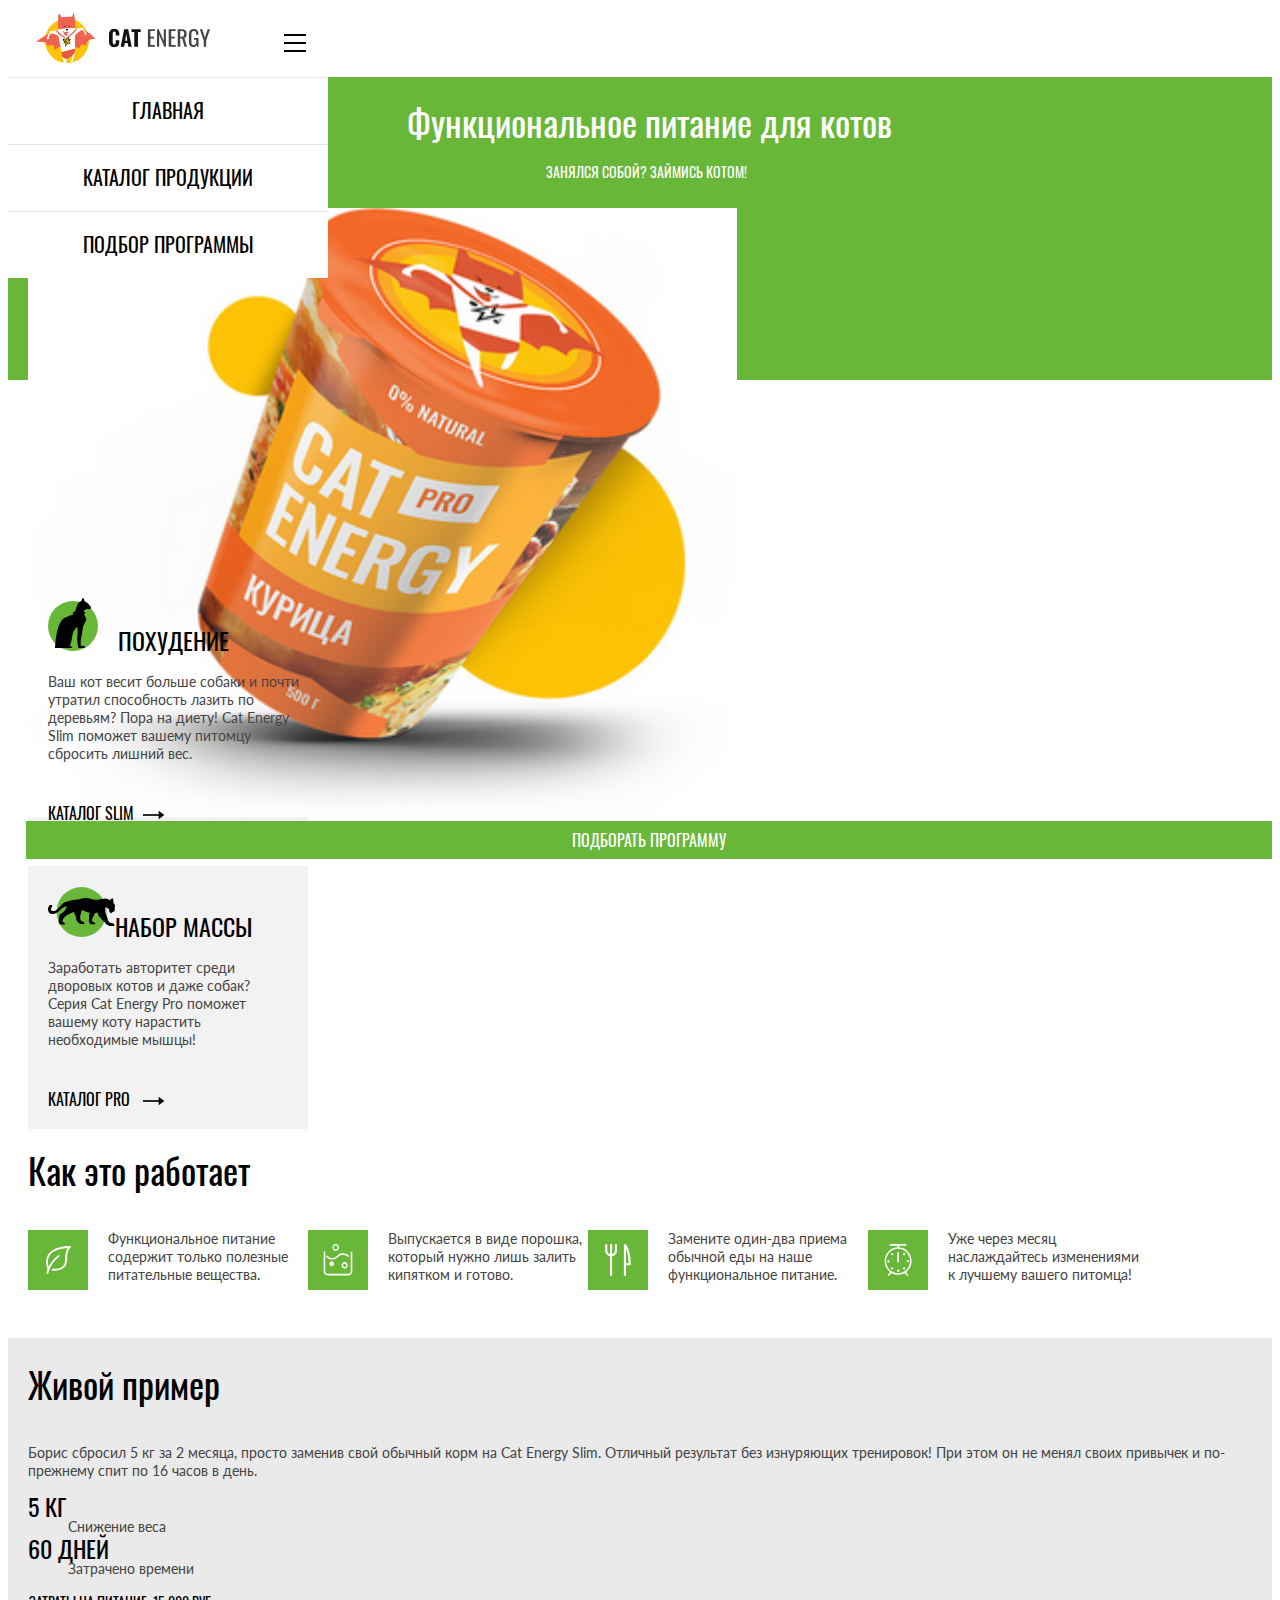
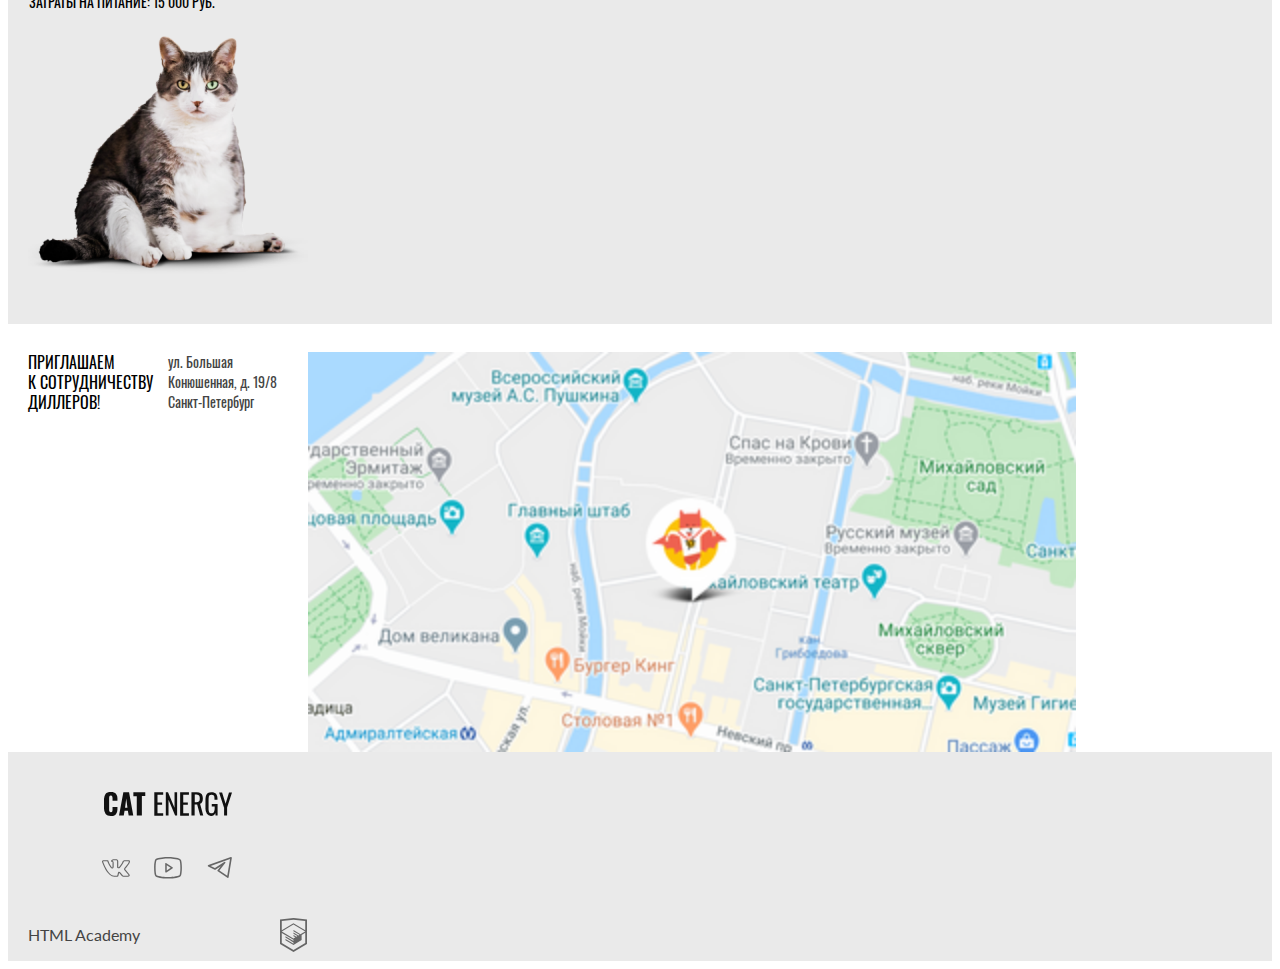
==== commit 53d47d7e: "Deploying to gh-pages from @ htmlacademy-adaptive/1541085-cat-energy-30@99bae8d2dcd9a06c19d6781c6b2d" ====
--- a/index.html
+++ b/index.html
@@ -1 +1 @@
-<!DOCTYPE html><html class="page" lang="ru"><head><meta charset="UTF-8"><title>Кэт Энерджи</title><meta name="viewport" content="width=device-width,initial-scale=1"><link rel="icon" href="favicon.ico"><link rel="icon" type="image/png" sizes="32x32" href="favicons/favicon-32x32.png"><link rel="icon" type="image/png" sizes="96x96" href="favicons/favicon-96x96.png"><link rel="apple-touch-icon" type="image/png" sizes="180x180" href="favicons/apple-icon-180x180.png"><link rel="manifest" href="manifest.webmanifest"><link rel="stylesheet" href="styles/styles.css"><script src="scripts/index.js" defer="defer"></script></head><body class="page__body"><header class="main-header"><a class="main-header__logo logo" href="index.html"><picture><source width="70" height="59" type="image/svg+xml" media="(min-width: 1440px)" srcset="images/cat_energy_logo_desktop.svg"><source width="60" height="50" type="image/svg+xml" media="(min-width: 768px)" srcset="images/cat_energy_logo_tablet.svg"><img class="logo__image logo__image-icon" src="images/cat_energy_logo_mobile.svg" width="33" height="38" alt="Кэт энерджи"></picture><img class="logo__image logo__image-text" src="images/cat_energy_logo_text.svg" width="101" height="18" alt="Кэт энерджи"></a><nav class="main-nav"><button class="main-nav__toggle" type="button"><svg width="24" height="24" viewBox="0 0 24 18" fill="none" xmlns="http://www.w3.org/2000/svg"><path stroke="#000" stroke-width="1.5" d="M0 1.25h24m-24 8h24m-24 8h24"/></svg> <span class="visually-hidden">Открыть меню</span></button><ul class="main-nav__list site-list"><li class="site-list__item site-list__item--active"><a class="site-list__link" href="#" aria-current="page">Главная</a></li><li class="site-list__item"><a class="site-list__link" href="catalog.html">Каталог продукции</a></li><li class="site-list__item"><a class="site-list__link" href="form.html">Подбор программы</a></li></ul></nav></header><main class="main-container"><h1 class="visually-hidden">Кэт энерджи</h1><section class="intro"><h2 class="intro__title">Функциональное питание для котов</h2><p class="intro__slogan">Занялся собой? Займись котом!</p><a class="intro__link button" href="form.html">Подборать программу</a><picture><source width="552" height="499" type="image/png" media="(min-width: 1440px)" srcset="images/hero-image-desktop@1x.png, images/hero-image-desktop@2x.png 2x"><source width="709" height="609" type="image/png" media="(min-width: 768px)" srcset="images/hero-image-tablet@1x.png, images/hero-image-tablet@2x.png 2x"><img src="images/hero-image-mobile@1x.png" srcset="images/hero-image-mobile@2x.png 2x" width="280" height="270" alt="кэт энерджи курица 500г."></picture></section><section class="nutrition"><div class="nutrition__wrapper"><ul class="nutrition__list"><li class="nutrition__item nutrition__item--weight-loss"><h3 class="nutrition__title nutrition__title--weight-loss">Похудение</h3><p class="nutrition__description">Ваш кот весит больше собаки и почти утратил способность лазить по деревьям? Пора на диету! Cat Energy Slim поможет вашему питомцу сбросить лишний вес.</p><a class="nutrition__link" href="#">Каталог slim</a></li><li class="nutrition__item nutrition__item--weight-gain"><h3 class="nutrition__title nutrition__title--weight-gain">Набор массы</h3><p class="nutrition__description">Заработать авторитет среди дворовых котов и даже собак? Серия Cat Energy Pro поможет вашему коту нарастить необходимые мышцы!</p><a class="nutrition__link" href="#">Каталог pro</a></li></ul></div></section><section class="advantages"><h2 class="advantages__title">Как это работает?</h2><ul class="advantages__list"><li class="advantages__item advantages__item--leaf"><p class="advantages__description">Функциональное питание содержит только полезные питательные вещества.</p></li><li class="advantages__item advantages__item--powder"><p class="advantages__description">Выпускается в виде порошка, который нужно лишь залить кипятком и готово.</p></li><li class="advantages__item advantages__item--meal"><p class="advantages__description"></p>Замените один-два приема обычной еды на наше функциональное питание.</li><li class="advantages__item advantages__item--clock"><p class="advantages__description"></p>Уже через месяц наслаждайтесь изменениями к лучшему вашего питомца!</li></ul></section><section class="example"><div class="example__wrapper"><h2 class="example__title">Живой пример</h2><p class="example__description">Борис сбросил 5 кг за 2 месяца, просто заменив свой обычный корм на Cat Energy Slim. Отличный результат без изнуряющих тренировок! При этом он не менял своих привычек и по-прежнему спит по 16 часов в день.</p><dl class="example__list"><dt class="example__subtitle">5 КГ</dt><dd class="example__text">Снижение веса</dd><dt class="example__subtitle">60 ДНЕЙ</dt><dd class="example__text">Затрачено времени</dd></dl><p class="example__price"><span class="example__expenses">Затраты на питание:</span> <span class="example__costs">15 000 РУБ.</span></p><img class="example__image-cat" src="images/cat-fat-desktop@2x.png" width="280" height="256" alt="Картинка кота до и после"></div></section></main><footer class="main-footer"><div class="main-footer__wrapper"><section class="contacts"><div class="contacts-wrapper"><h2 class="visually-hidden">Контакты</h2><p class="contacts__title">Приглашаем к сотрудничеству диллеров!</p><p class="contacts__text">ул. Большая Конюшенная, д. 19/8 Санкт-Петербург</p><picture><source width="1440" height="400" type="image/png" media="(min-width: 1440px)" srcset="images/hero-image-desktop@1x.png, images/hero-image-desktop@2x.png 2x"><source width="768" height="400" type="image/png" media="(min-width: 768px)" srcset="images/map-tablet@1x.png, images/map-tablet@2x.png 2x"><img src="images/map-mobile@1x.png" srcset="images/map-mobile@2x.png 2x" width="320" height="362" alt="Карта"></picture></div></section><a class="footer-logo logo" href="#"><img class="logo__image logo__image-text" src="images/cat_energy_logo_text.svg" width="128" height="24" alt="Кэт энерджи"></a><section class="footer-socials socials"><h2 class="visually-hidden">Социальные сети</h2><ul class="socials__list"><li class="socials__item socials__item--vk"><a class="socials__link" href="#"><span class="visually-hidden">VK</span> <svg width="28" height="22" viewBox="0 0 27 17" fill="none" xmlns="http://www.w3.org/2000/svg"><path class="socials__icon" d="M0 2.34c0-.86.52-1.32 1.55-1.38l3.97.02c.26 0 .44.13.53.38.4 1.26.86 2.34 1.37 3.25.5.92 1.17 1.97 1.99 3.16.07.15.18.23.34.23.13 0 .22-.06.3-.18l.07-.28.03-4.35c0-.3-.07-.5-.23-.6-.15-.1-.43-.18-.83-.23-.32-.05-.48-.23-.48-.55 0-.07 0-.12.02-.15.38-1.09 1.44-1.63 3.2-1.63l1.5-.03c.67 0 1.23.16 1.67.48.44.32.67.82.67 1.5v5.72c.12.08.24.12.34.12.27 0 .5-.15.7-.45 1.95-2.58 3-4.31 3.17-5.18a.3.3 0 0 1 .05-.13c.12-.25.33-.47.61-.65.29-.19.53-.31.75-.38a.55.55 0 0 1 .24-.05h4.13l.26.03c.36 0 .63.16.83.47.07.1.12.21.15.33a2.4 2.4 0 0 1 .06.55v.18a6.11 6.11 0 0 1-.94 2.2 23.4 23.4 0 0 1-1.93 2.53c-.79.9-1.27 1.5-1.47 1.78a.93.93 0 0 0-.24.56c0 .13.07.28.21.45l3.9 4.63c.2.26.31.56.31.88 0 .38-.16.7-.48.95-.32.25-.7.4-1.14.43l-.46.02h-4.04c-.02 0-.06 0-.11.02a.86.86 0 0 1-.1.01c-.4 0-.76-.16-1.1-.48-.12-.13-.96-1.12-2.5-2.97a1.39 1.39 0 0 0-.38-.32 38.47 38.47 0 0 0-.53 2.24l-.08.42a1.4 1.4 0 0 1-1.12 1.06l-.37.02h-2.61c-1.48 0-2.95-.63-4.41-1.9a19.3 19.3 0 0 1-3.96-4.95 47.51 47.51 0 0 1-3.28-7.05 1.92 1.92 0 0 1-.13-.73Zm16.01 6.51c-.37 0-.7-.1-1.01-.29a.9.9 0 0 1-.45-.79v-5.78c0-.34-.1-.58-.27-.72-.18-.14-.49-.21-.93-.21l-1.52.05c-.76 0-1.34.12-1.73.37.78.36 1.17.93 1.17 1.71v4.43a1.5 1.5 0 0 1-.53 1.04 1.6 1.6 0 0 1-1.07.42c-.53 0-.94-.24-1.22-.73a26.16 26.16 0 0 1-3.1-5.63l-.23-.66-3.55-.02c-.23 0-.36.01-.38.03-.03.03-.04.1-.04.22 0 .15.01.3.05.48l.56 1.4c1.49 3.64 3.11 6.51 4.86 8.6 1.75 2.1 3.47 3.15 5.16 3.15h2.66c.1 0 .19-.03.24-.09.05-.06.1-.17.13-.34l.06-.25.5-2.21c.15-.3.27-.5.38-.6.2-.2.42-.28.69-.28.43 0 .86.24 1.3.73l2.27 2.71c.14.22.3.33.45.33h4.4c.53 0 .8-.13.8-.38a.47.47 0 0 0-.08-.25l-3.87-4.55c-.3-.35-.45-.73-.45-1.13 0-.4.14-.8.43-1.16.23-.34.68-.9 1.34-1.67.67-.78 1.25-1.51 1.75-2.19.5-.68.82-1.3.98-1.85l.08-.33a.37.37 0 0 1-.02-.16.54.54 0 0 0-.03-.19h-4.18c-.27.1-.48.25-.64.45l-.16.48c-.45 1.16-1.6 2.94-3.5 5.36-.36.33-.8.5-1.3.5Z" fill="#666"/></svg></a></li><li class="socials__item socials__item--youtube"><a class="socials__link" href="#"><span class="visually-hidden">Youtube</span> <svg class="socials__icon socials__icon--youtube" width="28" height="22" viewBox="0 0 24 19" fill="none" xmlns="http://www.w3.org/2000/svg"><path class="socials__icon" d="m15.85 8.8-5.24-3.5a.65.65 0 0 0-1.01.55v6.98a.65.65 0 0 0 1.01.54l5.24-3.49a.65.65 0 0 0 0-1.09Zm-4.94 2.8v-4.53l3.4 2.27-3.4 2.27Zm12.48-8.56a2.4 2.4 0 0 0-1.45-1.63c-3.72-1.43-9.69-1.41-9.94-1.41s-6.22-.02-9.94 1.4a2.4 2.4 0 0 0-1.45 1.64 25.32 25.32 0 0 0-.61 6.3c0 3.26.33 5.22.61 6.3a2.4 2.4 0 0 0 1.45 1.63c3.72 1.43 9.69 1.4 9.94 1.4h.08c.75 0 6.31-.04 9.86-1.4a2.4 2.4 0 0 0 1.45-1.64c.28-1.07.61-3.03.61-6.3 0-3.25-.33-5.22-.61-6.29Zm-1.27 12.27a1.1 1.1 0 0 1-.65.74c-3.5 1.34-9.4 1.32-9.47 1.32-.07 0-5.98.02-9.47-1.32a1.09 1.09 0 0 1-.65-.74c-.27-1-.57-2.85-.57-5.97 0-3.12.3-4.97.57-5.97a1.1 1.1 0 0 1 .65-.74c3.5-1.34 9.4-1.32 9.47-1.32.07 0 5.98-.02 9.47 1.32a1.1 1.1 0 0 1 .65.74c.27 1 .57 2.85.57 5.97 0 3.12-.3 4.96-.57 5.97Z" fill="#666"/></svg></a></li><li class="socials__item socials__item--tg"><a class="socials__link" href="#"><span class="visually-hidden">Telegram</span> <svg class="socials__icon socials__icon--telegram" width="28" height="22" viewBox="0 0 20 18" fill="none" xmlns="http://www.w3.org/2000/svg"><path class="socials__icon" fill-rule="evenodd" clip-rule="evenodd" d="M19.46.15c.18.15.27.38.23.61l-2.63 15.76a.66.66 0 0 1-1.01.44l-7.88-5.25a.66.66 0 0 1-.15-.96l2.61-3.26-4.36 2.9a.66.66 0 0 1-.65.05l-5.26-2.63a.66.66 0 0 1 .08-1.2l18.38-6.57a.66.66 0 0 1 .64.11Zm-17.13 7.17 3.53 1.77 7.56-5.04a.66.66 0 0 1 .88.96l-4.8 6 6.43 4.3 2.28-13.66-15.88 5.67Z" fill="#666666"/></svg></a></li></ul></section><a class="copyright" href="https://htmlacademy.ru/intensive/adaptive"><p class="copyright__link copyright__link--text">HTML Academy</p><svg width="27" height="34" viewBox="0 0 27 34" fill="none" xmlns="http://www.w3.org/2000/svg"><g clip-path="url(#a)"><path class="copyright__link copyright__link--image" d="m13.64.02-.14-.02-13.5 1.4v24.61l13.5 7.99 13.5-7.99v-24.6l-13.36-1.4Zm11.6 25-11.74 6.94-11.73-6.94v-10.1l11.68 6.93.02 1.25-8.02-4.75v1.23l8.04 4.8.02 1.3-8.05-4.76v1.22l8.04 4.81 8.12-4.83v-5.21l3.62-2.15v10.26Zm0-11.57-3.23 1.88-1.48.88-7.06-4.19-.01 1.23 6.04 3.57-.06.03-.13.07-.86.5-4.98-2.95-.01 1.22 3.93 2.33-.93.61-.02.01-2.97-1.74-.01 1.23 1.94 1.13-1.98 1.19-11.62-6.87 11.63-6.96 11.8 6.83Zm0-1.22-11.8-6.92-11.67 6.91v-9.23l11.73-1.23 11.73 1.23v9.24Z" fill="#666"/></g><defs><clippath id="a"><path fill="#fff" d="M0 0h27v34h-27z"/></clippath></defs></svg></a></div></footer></body></html>+<!DOCTYPE html><html class="page" lang="ru"><head><meta charset="UTF-8"><title>Кэт Энерджи</title><meta name="viewport" content="width=device-width,initial-scale=1"><link rel="icon" href="favicon.ico"><link rel="icon" type="image/png" sizes="32x32" href="favicons/favicon-32x32.png"><link rel="icon" type="image/png" sizes="96x96" href="favicons/favicon-96x96.png"><link rel="apple-touch-icon" type="image/png" sizes="180x180" href="favicons/apple-icon-180x180.png"><link rel="manifest" href="manifest.webmanifest"><link rel="stylesheet" href="styles/styles.css"><script src="scripts/index.js" defer="defer"></script></head><body class="page__body"><header class="main-header"><a class="main-header__logo logo" href="index.html"><picture><source width="202" height="59" type="image/svg+xml" media="(min-width: 1440px)" srcset="images/cat_energy_logo_desktop.svg"><source width="174" height="50" type="image/svg+xml" media="(min-width: 768px)" srcset="images/cat_energy_logo_tablet.svg"><img class="logo__image logo__image--icon" src="images/cat_energy_logo_mobile.svg" width="190" height="38" alt="Кэт энерджи"></picture></a><nav class="main-nav main-nav--closed main-nav--nojs"><button class="main-nav__toggle" type="button"><span class="visually-hidden">Открыть меню</span></button><ul class="main-nav__list site-list"><li class="site-list__item site-list__item--active"><a class="site-list__link" href="#" aria-current="page">Главная</a></li><li class="site-list__item"><a class="site-list__link" href="catalog.html">Каталог продукции</a></li><li class="site-list__item"><a class="site-list__link" href="form.html">Подбор программы</a></li></ul></nav></header><main class="main-container"><h1 class="visually-hidden">Кэт энерджи</h1><section class="intro"><h2 class="intro__title">Функциональное питание для котов</h2><p class="intro__slogan">Занялся собой? Займись котом!</p><a class="intro__link button" href="form.html">Подборать программу</a><picture><source width="552" height="499" type="image/png" media="(min-width: 1440px)" srcset="images/hero-image-desktop@1x.png, images/hero-image-desktop@2x.png 2x"><source width="709" height="609" type="image/png" media="(min-width: 768px)" srcset="images/hero-image-tablet@1x.png, images/hero-image-tablet@2x.png 2x"><img class="intro__image" src="images/hero-image-mobile@1x.png" srcset="images/hero-image-mobile@2x.png 2x" width="280" height="270" alt="кэт энерджи курица 500г."></picture></section><section class="nutrition"><div class="nutrition__wrapper"><ul class="nutrition__list"><li class="nutrition__item nutrition__item--weight-loss"><h3 class="nutrition__title nutrition__title--weight-loss">Похудение</h3><p class="nutrition__description">Ваш кот весит больше собаки и почти утратил способность лазить по деревьям? Пора на диету! Cat Energy Slim поможет вашему питомцу сбросить лишний вес.</p><a class="nutrition__link" href="#">Каталог slim</a></li><li class="nutrition__item nutrition__item--weight-gain"><h3 class="nutrition__title nutrition__title--weight-gain">Набор массы</h3><p class="nutrition__description">Заработать авторитет среди дворовых котов и даже собак? Серия Cat Energy Pro поможет вашему коту нарастить необходимые мышцы!</p><a class="nutrition__link" href="#">Каталог pro</a></li></ul></div></section><section class="advantages"><h2 class="advantages__title">Как это работает</h2><ul class="advantages__list"><li class="advantages__item advantages__item--leaf"><div class="advantages__image-wrapper advantages__image-wrapper--leaf"></div><p class="advantages__description">Функциональное питание содержит только полезные питательные вещества.</p></li><li class="advantages__item advantages__item--powder"><div class="advantages__image-wrapper advantages__image-wrapper--powder"></div><p class="advantages__description">Выпускается в виде порошка, который нужно лишь залить кипятком и готово.</p></li><li class="advantages__item advantages__item--meal"><div class="advantages__image-wrapper advantages__image-wrapper--meal"></div><p class="advantages__description">Замените один-два приема обычной еды на наше функциональное питание.</p></li><li class="advantages__item advantages__item--clock"><div class="advantages__image-wrapper advantages__image-wrapper--clock"></div><p class="advantages__description">Уже через месяц наслаждайтесь изменениями к лучшему вашего питомца!</p></li></ul></section><section class="example"><div class="example__wrapper"><h2 class="example__title">Живой пример</h2><p class="example__description">Борис сбросил 5 кг за 2 месяца, просто заменив свой обычный корм на Cat Energy Slim. Отличный результат без изнуряющих тренировок! При этом он не менял своих привычек и по-прежнему спит по 16 часов в день.</p><dl class="example__list"><dt class="example__subtitle">5 КГ</dt><dd class="example__text">Снижение веса</dd><dt class="example__subtitle">60 ДНЕЙ</dt><dd class="example__text">Затрачено времени</dd></dl><p class="example__price"><span class="example__expenses">Затраты на питание:</span> <span class="example__costs">15 000 РУБ.</span></p><img class="example__image-cat" src="images/cat-fat-desktop@2x.png" width="280" height="256" alt="Картинка кота до и после"></div></section></main><footer class="main-footer"><div class="main-footer__wrapper"><section class="contacts"><div class="contacts-wrapper"><h2 class="visually-hidden">Контакты</h2><p class="contacts__title">Приглашаем<br>к сотрудничеству диллеров!</p><p class="contacts__text">ул. Большая<br>Конюшенная, д. 19/8 Санкт-Петербург</p><picture><source width="1440" height="400" type="image/png" media="(min-width: 1440px)" srcset="images/hero-image-desktop@1x.png, images/hero-image-desktop@2x.png 2x"><source width="768" height="400" type="image/png" media="(min-width: 768px)" srcset="images/map-tablet@1x.png, images/map-tablet@2x.png 2x"><img class="contacts__map-image" src="images/map-mobile@1x.png" srcset="images/map-mobile@2x.png 2x" width="320" height="362" alt="Карта"></picture></div></section><div class="footer-logo logo"><a href="#"><img class="logo__image logo__image-text" src="images/cat_energy_logo_text.svg" width="128" height="24" alt="Кэт энерджи"></a></div><section class="footer-socials socials"><h2 class="visually-hidden">Социальные сети</h2><ul class="socials__list"><li class="socials__item socials__item--vk"><a class="socials__link" href="#"><span class="visually-hidden">VK</span> <svg width="28" height="22" viewBox="0 0 27 17" fill="none" xmlns="http://www.w3.org/2000/svg"><path class="socials__icon" d="M0 2.34c0-.86.52-1.32 1.55-1.38l3.97.02c.26 0 .44.13.53.38.4 1.26.86 2.34 1.37 3.25.5.92 1.17 1.97 1.99 3.16.07.15.18.23.34.23.13 0 .22-.06.3-.18l.07-.28.03-4.35c0-.3-.07-.5-.23-.6-.15-.1-.43-.18-.83-.23-.32-.05-.48-.23-.48-.55 0-.07 0-.12.02-.15.38-1.09 1.44-1.63 3.2-1.63l1.5-.03c.67 0 1.23.16 1.67.48.44.32.67.82.67 1.5v5.72c.12.08.24.12.34.12.27 0 .5-.15.7-.45 1.95-2.58 3-4.31 3.17-5.18a.3.3 0 0 1 .05-.13c.12-.25.33-.47.61-.65.29-.19.53-.31.75-.38a.55.55 0 0 1 .24-.05h4.13l.26.03c.36 0 .63.16.83.47.07.1.12.21.15.33a2.4 2.4 0 0 1 .06.55v.18a6.11 6.11 0 0 1-.94 2.2 23.4 23.4 0 0 1-1.93 2.53c-.79.9-1.27 1.5-1.47 1.78a.93.93 0 0 0-.24.56c0 .13.07.28.21.45l3.9 4.63c.2.26.31.56.31.88 0 .38-.16.7-.48.95-.32.25-.7.4-1.14.43l-.46.02h-4.04c-.02 0-.06 0-.11.02a.86.86 0 0 1-.1.01c-.4 0-.76-.16-1.1-.48-.12-.13-.96-1.12-2.5-2.97a1.39 1.39 0 0 0-.38-.32 38.47 38.47 0 0 0-.53 2.24l-.08.42a1.4 1.4 0 0 1-1.12 1.06l-.37.02h-2.61c-1.48 0-2.95-.63-4.41-1.9a19.3 19.3 0 0 1-3.96-4.95 47.51 47.51 0 0 1-3.28-7.05 1.92 1.92 0 0 1-.13-.73Zm16.01 6.51c-.37 0-.7-.1-1.01-.29a.9.9 0 0 1-.45-.79v-5.78c0-.34-.1-.58-.27-.72-.18-.14-.49-.21-.93-.21l-1.52.05c-.76 0-1.34.12-1.73.37.78.36 1.17.93 1.17 1.71v4.43a1.5 1.5 0 0 1-.53 1.04 1.6 1.6 0 0 1-1.07.42c-.53 0-.94-.24-1.22-.73a26.16 26.16 0 0 1-3.1-5.63l-.23-.66-3.55-.02c-.23 0-.36.01-.38.03-.03.03-.04.1-.04.22 0 .15.01.3.05.48l.56 1.4c1.49 3.64 3.11 6.51 4.86 8.6 1.75 2.1 3.47 3.15 5.16 3.15h2.66c.1 0 .19-.03.24-.09.05-.06.1-.17.13-.34l.06-.25.5-2.21c.15-.3.27-.5.38-.6.2-.2.42-.28.69-.28.43 0 .86.24 1.3.73l2.27 2.71c.14.22.3.33.45.33h4.4c.53 0 .8-.13.8-.38a.47.47 0 0 0-.08-.25l-3.87-4.55c-.3-.35-.45-.73-.45-1.13 0-.4.14-.8.43-1.16.23-.34.68-.9 1.34-1.67.67-.78 1.25-1.51 1.75-2.19.5-.68.82-1.3.98-1.85l.08-.33a.37.37 0 0 1-.02-.16.54.54 0 0 0-.03-.19h-4.18c-.27.1-.48.25-.64.45l-.16.48c-.45 1.16-1.6 2.94-3.5 5.36-.36.33-.8.5-1.3.5Z" fill="#666"/></svg></a></li><li class="socials__item socials__item--youtube"><a class="socials__link" href="#"><span class="visually-hidden">Youtube</span> <svg class="socials__icon socials__icon--youtube" width="28" height="22" viewBox="0 0 24 19" fill="none" xmlns="http://www.w3.org/2000/svg"><path class="socials__icon" d="m15.85 8.8-5.24-3.5a.65.65 0 0 0-1.01.55v6.98a.65.65 0 0 0 1.01.54l5.24-3.49a.65.65 0 0 0 0-1.09Zm-4.94 2.8v-4.53l3.4 2.27-3.4 2.27Zm12.48-8.56a2.4 2.4 0 0 0-1.45-1.63c-3.72-1.43-9.69-1.41-9.94-1.41s-6.22-.02-9.94 1.4a2.4 2.4 0 0 0-1.45 1.64 25.32 25.32 0 0 0-.61 6.3c0 3.26.33 5.22.61 6.3a2.4 2.4 0 0 0 1.45 1.63c3.72 1.43 9.69 1.4 9.94 1.4h.08c.75 0 6.31-.04 9.86-1.4a2.4 2.4 0 0 0 1.45-1.64c.28-1.07.61-3.03.61-6.3 0-3.25-.33-5.22-.61-6.29Zm-1.27 12.27a1.1 1.1 0 0 1-.65.74c-3.5 1.34-9.4 1.32-9.47 1.32-.07 0-5.98.02-9.47-1.32a1.09 1.09 0 0 1-.65-.74c-.27-1-.57-2.85-.57-5.97 0-3.12.3-4.97.57-5.97a1.1 1.1 0 0 1 .65-.74c3.5-1.34 9.4-1.32 9.47-1.32.07 0 5.98-.02 9.47 1.32a1.1 1.1 0 0 1 .65.74c.27 1 .57 2.85.57 5.97 0 3.12-.3 4.96-.57 5.97Z" fill="#666"/></svg></a></li><li class="socials__item socials__item--tg"><a class="socials__link" href="#"><span class="visually-hidden">Telegram</span> <svg class="socials__icon socials__icon--telegram" width="28" height="22" viewBox="0 0 20 18" fill="none" xmlns="http://www.w3.org/2000/svg"><path class="socials__icon" fill-rule="evenodd" clip-rule="evenodd" d="M19.46.15c.18.15.27.38.23.61l-2.63 15.76a.66.66 0 0 1-1.01.44l-7.88-5.25a.66.66 0 0 1-.15-.96l2.61-3.26-4.36 2.9a.66.66 0 0 1-.65.05l-5.26-2.63a.66.66 0 0 1 .08-1.2l18.38-6.57a.66.66 0 0 1 .64.11Zm-17.13 7.17 3.53 1.77 7.56-5.04a.66.66 0 0 1 .88.96l-4.8 6 6.43 4.3 2.28-13.66-15.88 5.67Z" fill="#666666"/></svg></a></li></ul></section><a class="copyright" href="https://htmlacademy.ru/intensive/adaptive"><p class="copyright__link copyright__link--text">HTML Academy</p><svg class="copyright__link copyright__link--image-wrapper" width="27" height="34" viewBox="0 0 27 34" fill="none" xmlns="http://www.w3.org/2000/svg"><g clip-path="url(#a)"><path class="copyright__link copyright__link--image" d="m13.64.02-.14-.02-13.5 1.4v24.61l13.5 7.99 13.5-7.99v-24.6l-13.36-1.4Zm11.6 25-11.74 6.94-11.73-6.94v-10.1l11.68 6.93.02 1.25-8.02-4.75v1.23l8.04 4.8.02 1.3-8.05-4.76v1.22l8.04 4.81 8.12-4.83v-5.21l3.62-2.15v10.26Zm0-11.57-3.23 1.88-1.48.88-7.06-4.19-.01 1.23 6.04 3.57-.06.03-.13.07-.86.5-4.98-2.95-.01 1.22 3.93 2.33-.93.61-.02.01-2.97-1.74-.01 1.23 1.94 1.13-1.98 1.19-11.62-6.87 11.63-6.96 11.8 6.83Zm0-1.22-11.8-6.92-11.67 6.91v-9.23l11.73-1.23 11.73 1.23v9.24Z" fill="#666"/></g><defs><clippath id="a"><path fill="#fff" d="M0 0h27v34h-27z"/></clippath></defs></svg></a></div></footer></body></html>--- a/styles/styles.css
+++ b/styles/styles.css
@@ -1 +1 @@
-@charset "UTF-8";@font-face{font-family:"Lato";font-weight:400;font-style:normal;src:url(../fonts/lato/Lato-Regular.woff2)format("woff2");font-display:swap}@font-face{font-family:"Oswald";font-weight:400;font-style:normal;src:url(../fonts/oswald/oswaldregular.woff2)format("woff2");font-display:swap}body{font-family:"Lato",sans-serif;font-size:14px;line-height:18px;background-color:#fff;color:#444;font-display:swap}a{text-decoration:none}li{list-style-type:none}.visually-hidden{position:absolute;width:1px;height:1px;margin:-1px;padding:0;overflow:hidden;border:0;clip:rect(0 0 0 0)}.page{width:auto}.form__field,.form__field-title,.form__subtitle,.form__title{font-family:"Oswald",sans-serif;font-weight:400;font-style:normal;font-size:36px;line-height:36px;color:#000;background-color:#fff}.form__field,.form__field-title,.form__subtitle{font-size:14px;line-height:18px}.form__field,.form__field-title{font-size:16px;color:#444}.form__field-title{font-size:24px;line-height:26px;color:#000}.form__name--e-mail{position:relative}.form__icon--e-mail{display:inline-block;position:absolute;width:17px;height:13px;-webkit-mask-image:url(../images/icons/stack.svg#icon_e-mail);mask-image:url(../images/icons/stack.svg#icon_e-mail);background-color:#000;top:8px;right:5px}.form__name--e-mail:focus .form__icon--e-mail,.form__name--e-mail:hover .form__icon--e-mail,.form__name--tel:focus .form__icon--tel,.form__name--tel:hover .form__icon--tel{background-color:#68b738}.form__name--tel{position:relative}.form__icon--tel{display:inline-block;position:absolute;width:17px;height:13px;-webkit-mask-image:url(../images/icons/stack.svg#icon_phone);mask-image:url(../images/icons/stack.svg#icon_phone);background-color:#000;top:8px;right:5px}.main-header__logo:focus,.main-header__logo:hover{opacity:.8}.main-header__logo:active,.nutrition__link:active{opacity:.6}.logo,.main-nav{background-color:#fff}.main-nav{font-family:"Oswald",sans-serif;font-weight:400;font-style:normal;font-size:20px;line-height:20px;color:#000}.main-nav__toggle{border:0}.main-nav__toggle,.site-list{background-color:#fff}.main-container{width:auto}.intro{background-color:#68b738}.intro__slogan,.intro__title{font-family:"Oswald",sans-serif;font-weight:400;font-style:normal;font-size:36px;line-height:36px;color:#fff;text-align:center}.intro__slogan{font-size:14px;line-height:14px}.nutrition{background-color:#f2f2f2}.nutrition__title{font-family:"Oswald",sans-serif;font-weight:400;font-style:normal;font-size:24px;line-height:37px;color:#000}.nutrition__link,.nutrition__title--weight-loss{position:relative}.nutrition__title--weight-loss::before{content:"";display:inline-block;width:50px;height:53px;background-image:url(../images/icons/stack.svg#cat_black_standing)}.nutrition__link::after,.nutrition__title--weight-gain::before{content:"";display:inline-block;width:67px;height:50px;background-image:url(../images/icons/stack.svg#cat_black_walking)}.nutrition__link{display:block;font-family:"Oswald",sans-serif;font-weight:400;font-style:normal;font-size:16px;line-height:16px;color:#000;text-decoration:none}.nutrition__link::after{position:absolute;width:32px;height:10px;background-image:url(../images/icons/stack.svg#icon_arrow_long);background-position:-8px;background-repeat:no-repeat;transition:.3s ease-in-out;top:5px;left:95px}.nutrition__link:hover::after{background-position:0}.advantages,.advantages__title{background-color:#fff}.advantages__title{font-family:"Oswald",sans-serif;font-weight:400;font-style:normal;font-size:36px;line-height:40px;color:#000}.advantages__list{display:flex}.advantages__item{width:230px;height:280px;margin-right:153px}.advantages__item--clock::before,.advantages__item--leaf::before,.advantages__item--meal::before,.advantages__item--powder::before{content:"";display:block;width:80px;height:80px;background-image:url(../images/icons/stack.svg#icon_leaf);background-size:30px 32px;background-repeat:no-repeat;background-position:center;background-color:#68b738}.advantages__item--clock::before,.advantages__item--meal::before,.advantages__item--powder::before{background-image:url(../images/icons/stack.svg#icon_powder)}.advantages__item--clock::before,.advantages__item--meal::before{background-image:url(../images/icons/stack.svg#icon_meal)}.advantages__item--clock::before{background-image:url(../images/icons/stack.svg#icon_clock)}.example{background-color:#f2f2f2}.example__price,.example__subtitle,.example__title{font-family:"Oswald",sans-serif;font-weight:400;font-style:normal;color:#000}.example__title{font-size:36px;line-height:40px;background-color:#fff}.example__price,.example__subtitle{font-size:24px;line-height:24px}.example__price{font-size:14px;line-height:20px}.catalog__title,.label{background-color:#fff}.catalog__title{font-family:"Oswald",sans-serif;font-weight:400;font-style:normal;font-size:36px;line-height:36px;color:#000}.card__item,.card__term,.catalog__text,.products__title{font-family:"Lato",sans-serif;font-weight:400;font-style:normal;font-size:16px;line-height:20px;color:#fff;background-color:#68b738}.card__item,.card__term,.products__title{font-family:"Oswald",sans-serif;color:#222;background-color:#fff}.card__item,.card__term{font-size:12px;line-height:16px;color:#444}.catalog-extra__price,.catalog-extra__subtitle,.catalog-extra__text,.catalog-extra__title{font-family:"Oswald",sans-serif;font-weight:400;font-style:normal;font-size:24px;line-height:24px;color:#000;background-color:#fff}.catalog-extra__price,.catalog-extra__subtitle,.catalog-extra__text{font-size:16px;line-height:16px;color:#444}.catalog-extra__price,.catalog-extra__text{font-family:"Lato",sans-serif;font-size:14px;line-height:14px}.socials__list{display:flex;gap:24px}.socials__link:focus .socials__icon,.socials__link:hover .socials__icon{fill:#68b738}.socials__link:active .socials__icon{opacity:.6}.copyright{display:flex;background-color:#fff;gap:auto}.copyright__link--text{font-family:"Lato",sans-serif;font-weight:400;font-style:normal;font-size:16px;line-height:20px;color:#444}.copyright:focus .copyright__link--image,.copyright:hover .copyright__link--image{fill:#68b738}.copyright:active .copyright__link--image,.copyright:active .copyright__link--text{opacity:.6}.footer-socials,.main-footer{width:auto}.footer-logo:focus,.footer-logo:hover{opacity:.8}.footer-logo:active{opacity:.6}.button{font-family:"Oswald",sans-serif;font-weight:400;font-style:normal;font-size:16px;line-height:20px;background-color:#68b738;color:#fff;text-align:center;border:0}+@charset "UTF-8";@font-face{font-family:"Lato";font-weight:400;font-style:normal;src:url(../fonts/lato/Lato-Regular.woff2)format("woff2");font-display:swap}@font-face{font-family:"Oswald";font-weight:400;font-style:normal;src:url(../fonts/oswald/oswaldregular.woff2)format("woff2");font-display:swap}body{font-family:"Lato",sans-serif;font-size:14px;line-height:18px;background-color:#fff;color:#444;font-display:swap}a{text-decoration:none}li{list-style-type:none}.visually-hidden{position:absolute;width:1px;height:1px;margin:-1px;padding:0;overflow:hidden;border:0;clip:rect(0 0 0 0)}.page{width:auto}.form__field,.form__field-title,.form__subtitle,.form__title{font-family:"Oswald",sans-serif;font-weight:400;font-style:normal;font-size:36px;line-height:36px;color:#000;background-color:#fff}.form__field,.form__field-title,.form__subtitle{font-size:14px;line-height:18px}.form__field,.form__field-title{font-size:16px;color:#444}.form__field-title{font-size:24px;line-height:26px;color:#000}.form__name--e-mail{position:relative}.form__icon--e-mail{display:inline-block;position:absolute;width:17px;height:13px;-webkit-mask-image:url(../images/icons/stack.svg#icon_e-mail);mask-image:url(../images/icons/stack.svg#icon_e-mail);background-color:#000;top:8px;right:5px}.form__name--e-mail:focus .form__icon--e-mail,.form__name--e-mail:hover .form__icon--e-mail,.form__name--tel:focus .form__icon--tel,.form__name--tel:hover .form__icon--tel{background-color:#68b738}.form__name--tel{position:relative}.form__icon--tel{display:inline-block;position:absolute;width:17px;height:13px;-webkit-mask-image:url(../images/icons/stack.svg#icon_phone);mask-image:url(../images/icons/stack.svg#icon_phone);background-color:#000;top:8px;right:5px}.main-header{width:320px;text-align:center;flex-direction:column}.main-header__logo{margin-top:13px;margin-bottom:10px;margin-right:90px;display:flex;align-items:center;justify-content:center}.main-header__logo:focus,.main-header__logo:hover{opacity:.8}.main-header__logo:active,.main-nav__toggle:active,.main-nav__toggle:hover{opacity:.6}.logo,.main-nav{background-color:#fff}.main-nav{font-family:"Oswald",sans-serif;font-weight:400;font-style:normal;font-size:20px;line-height:20px;color:#000;position:relative}.main-nav__toggle,.site-list{position:absolute;background-color:#fff}.main-nav__toggle{display:block;width:50px;height:50px;top:-56px;left:254px;border:0;cursor:pointer}@media (max-width:767px){.main-nav--closed .site-list{display:none}}.main-nav--closed .main-nav__toggle::before{content:"";position:absolute;top:13px;left:22px;width:22px;height:2px;background-color:#000;box-shadow:0 8px 0 0#000,0 16px 0 0#000}.main-nav--closed .main-nav__toggle:active::before{background-color:#000,.3;box-shadow:0 8px 0 0#000,.3,0 16px 0 0#000,.3}.main-nav--opened .main-nav__toggle{top:-58px;right:auto;left:260px}.main-nav--opened .main-nav__toggle::after,.main-nav--opened .main-nav__toggle::before{content:"";position:absolute;top:24px;left:18px;width:25px;height:2px;background-color:#000}.main-nav--opened .main-nav__toggle::before{transform:rotate(45deg);box-shadow:none}.main-nav--opened .main-nav__toggle::after{transform:rotate(-45deg)}.main-nav--opened .main-nav__toggle:active::after,.main-nav--opened .main-nav__toggle:active::before{background-color:#000,.3}.site-list{width:320px;margin:0;padding:0}.site-list__link{font-family:"Oswald",sans-serif;font-size:20px;line-height:20px;display:block;position:relative;padding-top:22px;padding-bottom:24px;border-top:1px solid #e6e6e6;color:#000;text-transform:uppercase}.intro,.main-container{width:auto;background-color:#fff}.intro{background-color:#68b738;height:276px;padding-top:27px;padding-left:18px;margin-bottom:197px;display:flex;flex-direction:column}.intro__slogan,.intro__title{font-family:"Oswald",sans-serif;font-weight:400;font-style:normal;color:#fff;text-align:center}.intro__title{font-size:36px;line-height:36px;margin:0 0 11px}.intro__slogan{font-size:14px;line-height:14px;text-transform:uppercase;margin-bottom:29px;margin-left:-5px}.intro__link{order:2}.intro__link.button{padding:9px;text-transform:uppercase}.intro__image{margin-left:2px}.nutrition__title{font-family:"Oswald",sans-serif;font-weight:400;font-style:normal;font-size:24px;line-height:37px;color:#000;text-transform:uppercase;margin:0;padding:0}.nutrition__title--weight-loss{position:relative}.nutrition__title--weight-loss::before{content:"";display:inline-block;top:10px;width:50px;height:53px;margin-right:20px;background-image:url(../images/icons/stack.svg#cat_black_standing)}.nutrition__link::after,.nutrition__title--weight-gain::before{content:"";display:inline-block;width:67px;height:50px;background-image:url(../images/icons/stack.svg#cat_black_walking)}.nutrition__wrapper{margin:0;bottom:0}.nutrition__list{padding:0;margin:0 0 21px}.nutrition__item{background-color:#f2f2f2;width:260px;margin-left:20px;padding-top:21px;padding-left:20px;padding-bottom:22px}.nutrition__item--weight-loss{margin-bottom:23px}.nutrition__description{margin-bottom:42px}.nutrition__item--weight-gain .nutrition__description{width:227px}.nutrition__link{position:relative;display:block;font-family:"Oswald",sans-serif;font-weight:400;font-style:normal;font-size:16px;line-height:16px;color:#000;text-decoration:none;text-transform:uppercase}.nutrition__link::after{position:absolute;width:32px;height:10px;background-image:url(../images/icons/stack.svg#icon_arrow_long);background-position:-8px;background-repeat:no-repeat;transition:.3s ease-in-out;top:5px;left:95px}.nutrition__link:hover::after{background-position:0}.nutrition__link:active{opacity:.6}.advantages{background-color:#fff;margin-bottom:28px}.advantages__title{font-family:"Oswald",sans-serif;font-weight:400;font-style:normal;font-size:36px;line-height:40px;color:#000;background-color:#fff;margin:0 0 40px 20px;padding:0}.advantages__list{display:flex;flex-wrap:wrap;padding-left:20px}.advantages__item{display:flex;flex-wrap:wrap;margin-bottom:20px}.advantages__image-wrapper--clock,.advantages__image-wrapper--leaf,.advantages__image-wrapper--meal,.advantages__image-wrapper--powder{display:block;width:60px;height:60px;background-image:url(../images/icons/stack.svg#icon_leaf);background-size:30px 32px;background-repeat:no-repeat;background-position:center;background-color:#68b738}.advantages__image-wrapper--clock,.advantages__image-wrapper--meal,.advantages__image-wrapper--powder{background-image:url(../images/icons/stack.svg#icon_powder)}.advantages__image-wrapper--clock,.advantages__image-wrapper--meal{background-image:url(../images/icons/stack.svg#icon_meal)}.advantages__image-wrapper--clock{background-image:url(../images/icons/stack.svg#icon_clock)}.advantages__description{width:200px;display:inline-block;margin:0 0 0 20px;padding:0}.example{background-color:#eaeaea;margin-bottom:28px}.example__wrapper{padding-top:26px;padding-left:20px;padding-bottom:38px}.example__title{font-family:"Oswald",sans-serif;font-weight:400;font-style:normal;font-size:36px;line-height:40px;color:#000;margin:0 0 40px}.example__description{font-family:"Lato",sans-serif;font-size:14px;line-height:18px}.example__price,.example__subtitle{font-family:"Oswald",sans-serif;font-weight:400;font-style:normal;font-size:24px;line-height:24px;color:#000}.example__price{font-size:14px;line-height:20px;margin-left:1px}.example__expenses{text-transform:uppercase}.catalog__title,.label{background-color:#fff}.catalog__title{font-family:"Oswald",sans-serif;font-weight:400;font-style:normal;font-size:36px;line-height:36px;color:#000}.card__item,.card__term,.catalog__text,.products__title{font-family:"Lato",sans-serif;font-weight:400;font-style:normal;font-size:16px;line-height:20px;color:#fff;background-color:#68b738}.card__item,.card__term,.products__title{font-family:"Oswald",sans-serif;color:#222;background-color:#fff}.card__item,.card__term{font-size:12px;line-height:16px;color:#444}.catalog-extra__price,.catalog-extra__subtitle,.catalog-extra__text,.catalog-extra__title{font-family:"Oswald",sans-serif;font-weight:400;font-style:normal;font-size:24px;line-height:24px;color:#000;background-color:#fff}.catalog-extra__price,.catalog-extra__subtitle,.catalog-extra__text{font-size:16px;line-height:16px;color:#444}.catalog-extra__price,.catalog-extra__text{font-family:"Lato",sans-serif;font-size:14px;line-height:14px}.socials{background-color:#eaeaea}.socials__list{display:flex;gap:24px;margin:-3px 0 0 94px;padding:0}.socials__link:focus .socials__icon,.socials__link:hover .socials__icon{fill:#68b738}.socials__link:active .socials__icon{opacity:.6}.copyright{display:flex;background-color:#eaeaea;padding-top:26px;padding-left:20px}.copyright__link--text{font-family:"Lato",sans-serif;font-weight:400;font-style:normal;font-size:16px;line-height:20px;color:#444;margin-right:140px}.copyright:focus .copyright__link--image,.copyright:hover .copyright__link--image{fill:#68b738}.copyright:active .copyright__link--image,.copyright:active .copyright__link--text{opacity:.6}.copyright__link--image-wrapper{padding-top:9px}.main-footer{width:auto}.footer-logo{display:block;padding-top:40px;padding-left:96px;padding-bottom:40px;background-color:#eaeaea}.footer-logo:focus,.footer-logo:hover{opacity:.8}.footer-logo:active{opacity:.6}.footer-socials{width:auto}.contacts{background-color:#fff}.contacts-wrapper{display:flex;flex-wrap:wrap}.contacts__text,.contacts__title{width:140px;font-family:"Oswald",sans-serif;font-weight:400;font-style:normal;line-height:20px;background-color:#fff}.contacts__title{font-size:16px;color:#000;text-transform:uppercase;margin:0 0 0 20px}.contacts__text{font-size:14px;color:#444;margin:0 0 25px}.contacts__map-image{margin-bottom:-4px}.button{font-family:"Oswald",sans-serif;font-weight:400;font-style:normal;font-size:16px;line-height:20px;background-color:#68b738;color:#fff;text-align:center;border:0}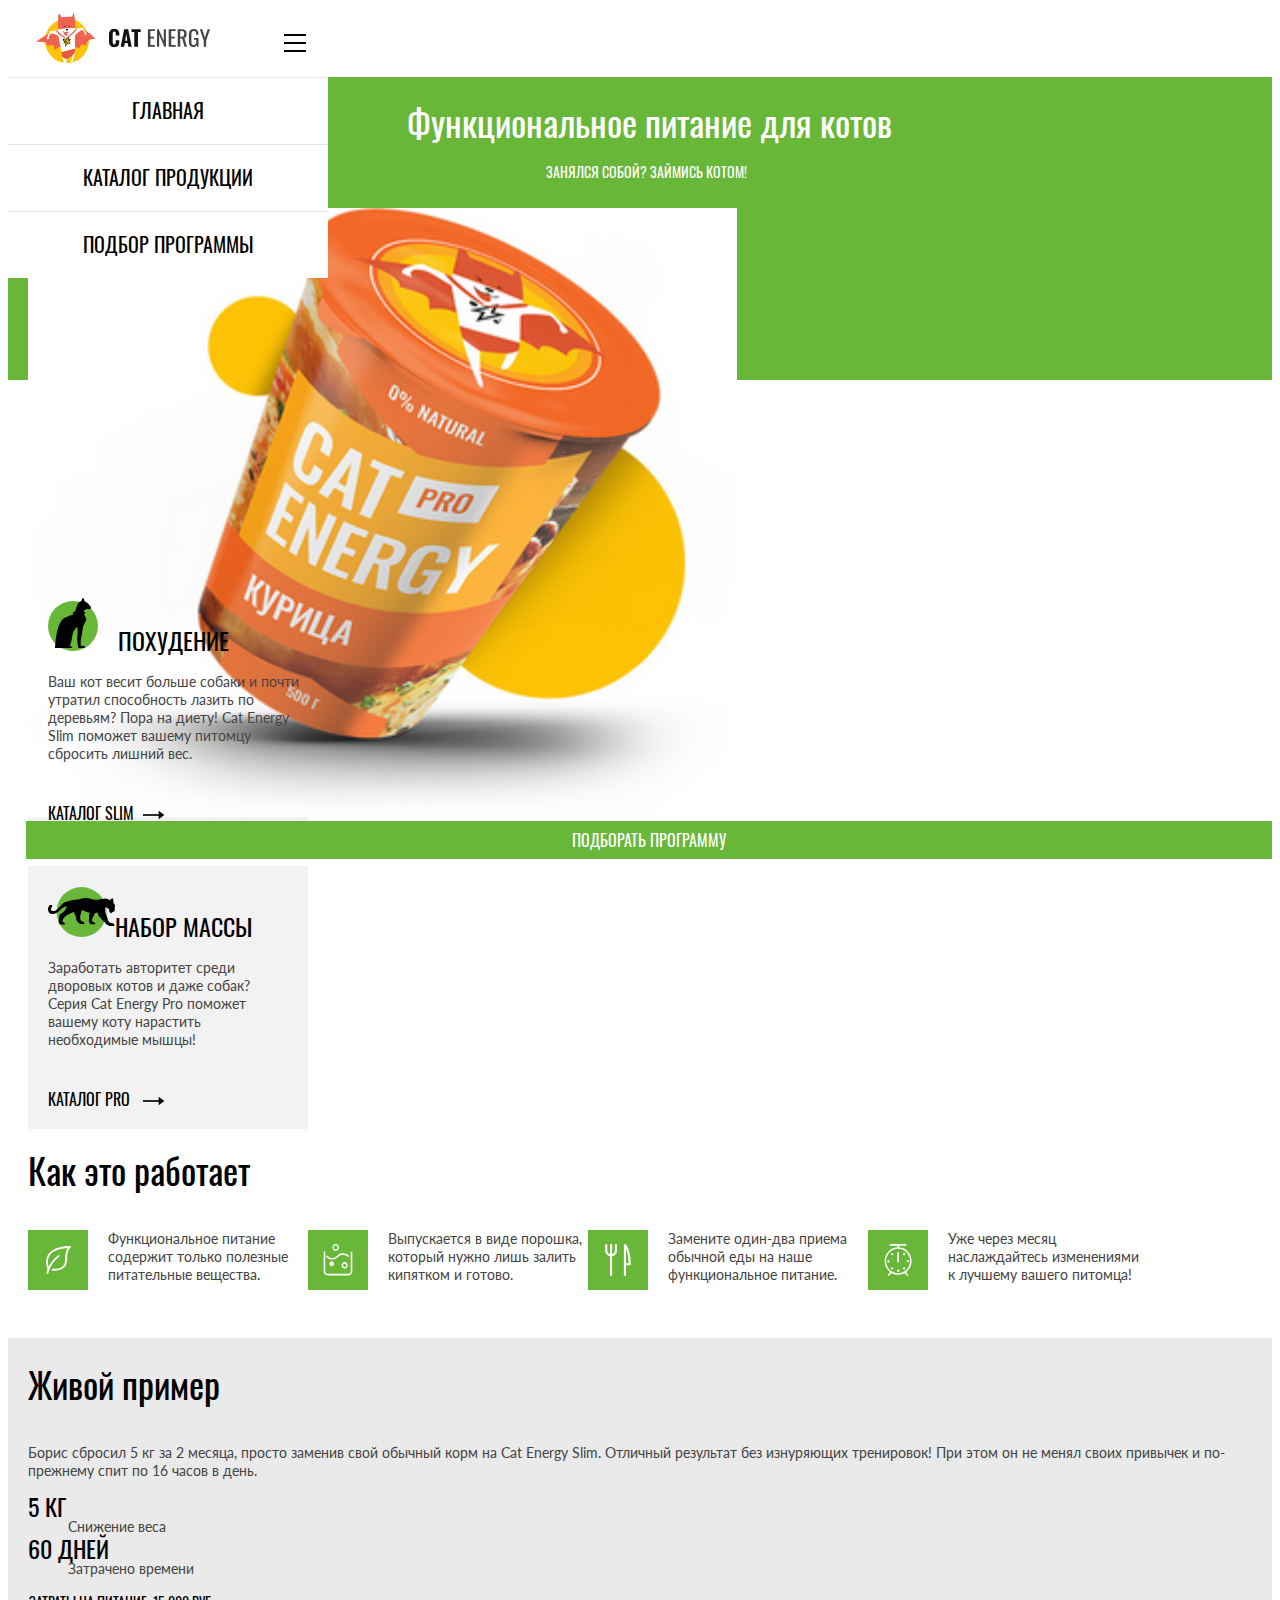
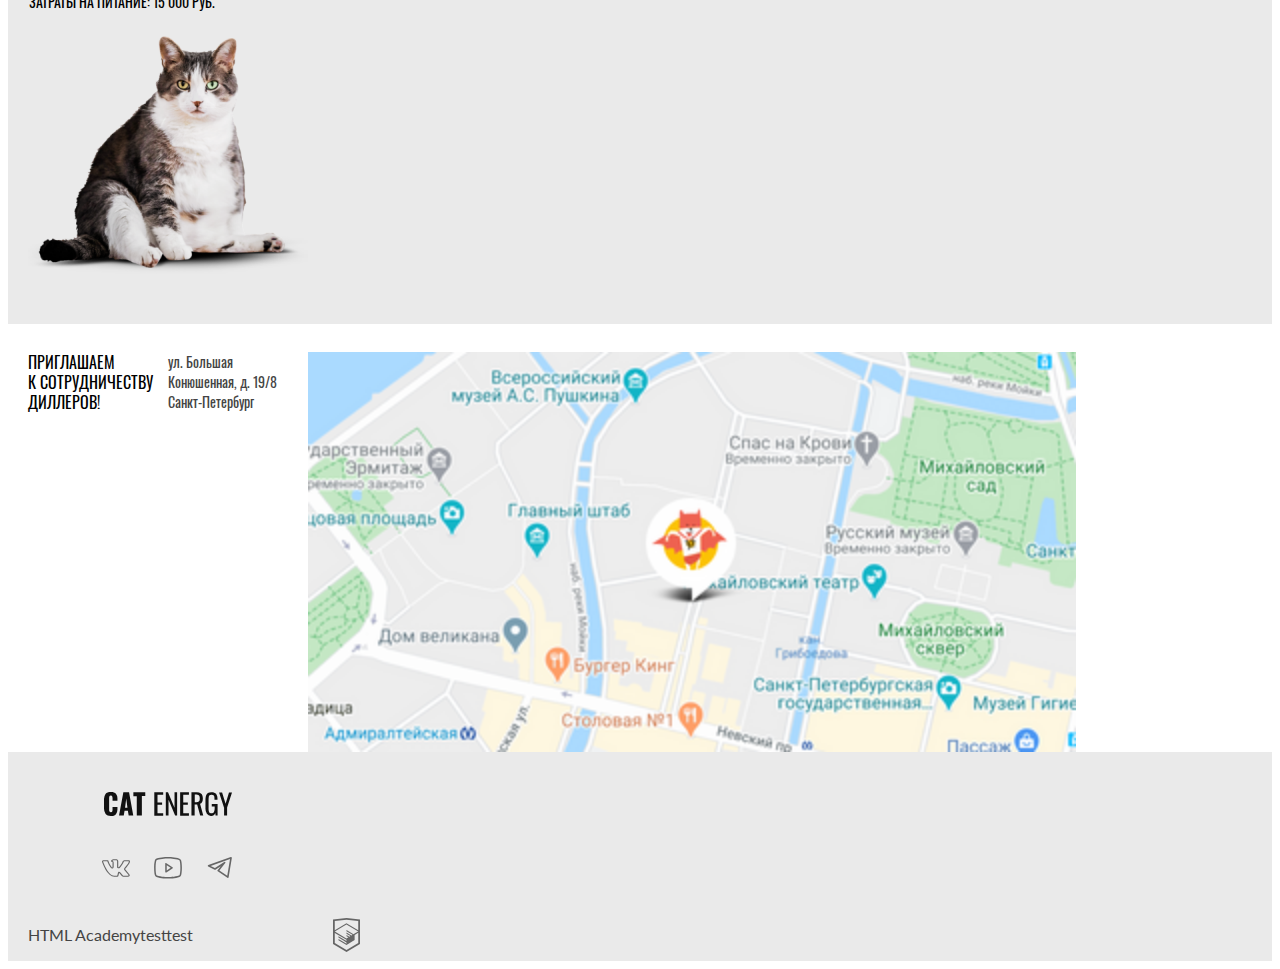
==== commit 4005a29d: "Deploying to gh-pages from @ htmlacademy-adaptive/1541085-cat-energy-30@9879521057a271c28c97e85d1e36" ====
--- a/index.html
+++ b/index.html
@@ -1 +1 @@
-<!DOCTYPE html><html class="page" lang="ru"><head><meta charset="UTF-8"><title>Кэт Энерджи</title><meta name="viewport" content="width=device-width,initial-scale=1"><link rel="icon" href="favicon.ico"><link rel="icon" type="image/png" sizes="32x32" href="favicons/favicon-32x32.png"><link rel="icon" type="image/png" sizes="96x96" href="favicons/favicon-96x96.png"><link rel="apple-touch-icon" type="image/png" sizes="180x180" href="favicons/apple-icon-180x180.png"><link rel="manifest" href="manifest.webmanifest"><link rel="stylesheet" href="styles/styles.css"><script src="scripts/index.js" defer="defer"></script></head><body class="page__body"><header class="main-header"><a class="main-header__logo logo" href="index.html"><picture><source width="202" height="59" type="image/svg+xml" media="(min-width: 1440px)" srcset="images/cat_energy_logo_desktop.svg"><source width="174" height="50" type="image/svg+xml" media="(min-width: 768px)" srcset="images/cat_energy_logo_tablet.svg"><img class="logo__image logo__image--icon" src="images/cat_energy_logo_mobile.svg" width="190" height="38" alt="Кэт энерджи"></picture></a><nav class="main-nav main-nav--closed main-nav--nojs"><button class="main-nav__toggle" type="button"><span class="visually-hidden">Открыть меню</span></button><ul class="main-nav__list site-list"><li class="site-list__item site-list__item--active"><a class="site-list__link" href="#" aria-current="page">Главная</a></li><li class="site-list__item"><a class="site-list__link" href="catalog.html">Каталог продукции</a></li><li class="site-list__item"><a class="site-list__link" href="form.html">Подбор программы</a></li></ul></nav></header><main class="main-container"><h1 class="visually-hidden">Кэт энерджи</h1><section class="intro"><h2 class="intro__title">Функциональное питание для котов</h2><p class="intro__slogan">Занялся собой? Займись котом!</p><a class="intro__link button" href="form.html">Подборать программу</a><picture><source width="552" height="499" type="image/png" media="(min-width: 1440px)" srcset="images/hero-image-desktop@1x.png, images/hero-image-desktop@2x.png 2x"><source width="709" height="609" type="image/png" media="(min-width: 768px)" srcset="images/hero-image-tablet@1x.png, images/hero-image-tablet@2x.png 2x"><img class="intro__image" src="images/hero-image-mobile@1x.png" srcset="images/hero-image-mobile@2x.png 2x" width="280" height="270" alt="кэт энерджи курица 500г."></picture></section><section class="nutrition"><div class="nutrition__wrapper"><ul class="nutrition__list"><li class="nutrition__item nutrition__item--weight-loss"><h3 class="nutrition__title nutrition__title--weight-loss">Похудение</h3><p class="nutrition__description">Ваш кот весит больше собаки и почти утратил способность лазить по деревьям? Пора на диету! Cat Energy Slim поможет вашему питомцу сбросить лишний вес.</p><a class="nutrition__link" href="#">Каталог slim</a></li><li class="nutrition__item nutrition__item--weight-gain"><h3 class="nutrition__title nutrition__title--weight-gain">Набор массы</h3><p class="nutrition__description">Заработать авторитет среди дворовых котов и даже собак? Серия Cat Energy Pro поможет вашему коту нарастить необходимые мышцы!</p><a class="nutrition__link" href="#">Каталог pro</a></li></ul></div></section><section class="advantages"><h2 class="advantages__title">Как это работает</h2><ul class="advantages__list"><li class="advantages__item advantages__item--leaf"><div class="advantages__image-wrapper advantages__image-wrapper--leaf"></div><p class="advantages__description">Функциональное питание содержит только полезные питательные вещества.</p></li><li class="advantages__item advantages__item--powder"><div class="advantages__image-wrapper advantages__image-wrapper--powder"></div><p class="advantages__description">Выпускается в виде порошка, который нужно лишь залить кипятком и готово.</p></li><li class="advantages__item advantages__item--meal"><div class="advantages__image-wrapper advantages__image-wrapper--meal"></div><p class="advantages__description">Замените один-два приема обычной еды на наше функциональное питание.</p></li><li class="advantages__item advantages__item--clock"><div class="advantages__image-wrapper advantages__image-wrapper--clock"></div><p class="advantages__description">Уже через месяц наслаждайтесь изменениями к лучшему вашего питомца!</p></li></ul></section><section class="example"><div class="example__wrapper"><h2 class="example__title">Живой пример</h2><p class="example__description">Борис сбросил 5 кг за 2 месяца, просто заменив свой обычный корм на Cat Energy Slim. Отличный результат без изнуряющих тренировок! При этом он не менял своих привычек и по-прежнему спит по 16 часов в день.</p><dl class="example__list"><dt class="example__subtitle">5 КГ</dt><dd class="example__text">Снижение веса</dd><dt class="example__subtitle">60 ДНЕЙ</dt><dd class="example__text">Затрачено времени</dd></dl><p class="example__price"><span class="example__expenses">Затраты на питание:</span> <span class="example__costs">15 000 РУБ.</span></p><img class="example__image-cat" src="images/cat-fat-desktop@2x.png" width="280" height="256" alt="Картинка кота до и после"></div></section></main><footer class="main-footer"><div class="main-footer__wrapper"><section class="contacts"><div class="contacts-wrapper"><h2 class="visually-hidden">Контакты</h2><p class="contacts__title">Приглашаем<br>к сотрудничеству диллеров!</p><p class="contacts__text">ул. Большая<br>Конюшенная, д. 19/8 Санкт-Петербург</p><picture><source width="1440" height="400" type="image/png" media="(min-width: 1440px)" srcset="images/hero-image-desktop@1x.png, images/hero-image-desktop@2x.png 2x"><source width="768" height="400" type="image/png" media="(min-width: 768px)" srcset="images/map-tablet@1x.png, images/map-tablet@2x.png 2x"><img class="contacts__map-image" src="images/map-mobile@1x.png" srcset="images/map-mobile@2x.png 2x" width="320" height="362" alt="Карта"></picture></div></section><div class="footer-logo logo"><a href="#"><img class="logo__image logo__image-text" src="images/cat_energy_logo_text.svg" width="128" height="24" alt="Кэт энерджи"></a></div><section class="footer-socials socials"><h2 class="visually-hidden">Социальные сети</h2><ul class="socials__list"><li class="socials__item socials__item--vk"><a class="socials__link" href="#"><span class="visually-hidden">VK</span> <svg width="28" height="22" viewBox="0 0 27 17" fill="none" xmlns="http://www.w3.org/2000/svg"><path class="socials__icon" d="M0 2.34c0-.86.52-1.32 1.55-1.38l3.97.02c.26 0 .44.13.53.38.4 1.26.86 2.34 1.37 3.25.5.92 1.17 1.97 1.99 3.16.07.15.18.23.34.23.13 0 .22-.06.3-.18l.07-.28.03-4.35c0-.3-.07-.5-.23-.6-.15-.1-.43-.18-.83-.23-.32-.05-.48-.23-.48-.55 0-.07 0-.12.02-.15.38-1.09 1.44-1.63 3.2-1.63l1.5-.03c.67 0 1.23.16 1.67.48.44.32.67.82.67 1.5v5.72c.12.08.24.12.34.12.27 0 .5-.15.7-.45 1.95-2.58 3-4.31 3.17-5.18a.3.3 0 0 1 .05-.13c.12-.25.33-.47.61-.65.29-.19.53-.31.75-.38a.55.55 0 0 1 .24-.05h4.13l.26.03c.36 0 .63.16.83.47.07.1.12.21.15.33a2.4 2.4 0 0 1 .06.55v.18a6.11 6.11 0 0 1-.94 2.2 23.4 23.4 0 0 1-1.93 2.53c-.79.9-1.27 1.5-1.47 1.78a.93.93 0 0 0-.24.56c0 .13.07.28.21.45l3.9 4.63c.2.26.31.56.31.88 0 .38-.16.7-.48.95-.32.25-.7.4-1.14.43l-.46.02h-4.04c-.02 0-.06 0-.11.02a.86.86 0 0 1-.1.01c-.4 0-.76-.16-1.1-.48-.12-.13-.96-1.12-2.5-2.97a1.39 1.39 0 0 0-.38-.32 38.47 38.47 0 0 0-.53 2.24l-.08.42a1.4 1.4 0 0 1-1.12 1.06l-.37.02h-2.61c-1.48 0-2.95-.63-4.41-1.9a19.3 19.3 0 0 1-3.96-4.95 47.51 47.51 0 0 1-3.28-7.05 1.92 1.92 0 0 1-.13-.73Zm16.01 6.51c-.37 0-.7-.1-1.01-.29a.9.9 0 0 1-.45-.79v-5.78c0-.34-.1-.58-.27-.72-.18-.14-.49-.21-.93-.21l-1.52.05c-.76 0-1.34.12-1.73.37.78.36 1.17.93 1.17 1.71v4.43a1.5 1.5 0 0 1-.53 1.04 1.6 1.6 0 0 1-1.07.42c-.53 0-.94-.24-1.22-.73a26.16 26.16 0 0 1-3.1-5.63l-.23-.66-3.55-.02c-.23 0-.36.01-.38.03-.03.03-.04.1-.04.22 0 .15.01.3.05.48l.56 1.4c1.49 3.64 3.11 6.51 4.86 8.6 1.75 2.1 3.47 3.15 5.16 3.15h2.66c.1 0 .19-.03.24-.09.05-.06.1-.17.13-.34l.06-.25.5-2.21c.15-.3.27-.5.38-.6.2-.2.42-.28.69-.28.43 0 .86.24 1.3.73l2.27 2.71c.14.22.3.33.45.33h4.4c.53 0 .8-.13.8-.38a.47.47 0 0 0-.08-.25l-3.87-4.55c-.3-.35-.45-.73-.45-1.13 0-.4.14-.8.43-1.16.23-.34.68-.9 1.34-1.67.67-.78 1.25-1.51 1.75-2.19.5-.68.82-1.3.98-1.85l.08-.33a.37.37 0 0 1-.02-.16.54.54 0 0 0-.03-.19h-4.18c-.27.1-.48.25-.64.45l-.16.48c-.45 1.16-1.6 2.94-3.5 5.36-.36.33-.8.5-1.3.5Z" fill="#666"/></svg></a></li><li class="socials__item socials__item--youtube"><a class="socials__link" href="#"><span class="visually-hidden">Youtube</span> <svg class="socials__icon socials__icon--youtube" width="28" height="22" viewBox="0 0 24 19" fill="none" xmlns="http://www.w3.org/2000/svg"><path class="socials__icon" d="m15.85 8.8-5.24-3.5a.65.65 0 0 0-1.01.55v6.98a.65.65 0 0 0 1.01.54l5.24-3.49a.65.65 0 0 0 0-1.09Zm-4.94 2.8v-4.53l3.4 2.27-3.4 2.27Zm12.48-8.56a2.4 2.4 0 0 0-1.45-1.63c-3.72-1.43-9.69-1.41-9.94-1.41s-6.22-.02-9.94 1.4a2.4 2.4 0 0 0-1.45 1.64 25.32 25.32 0 0 0-.61 6.3c0 3.26.33 5.22.61 6.3a2.4 2.4 0 0 0 1.45 1.63c3.72 1.43 9.69 1.4 9.94 1.4h.08c.75 0 6.31-.04 9.86-1.4a2.4 2.4 0 0 0 1.45-1.64c.28-1.07.61-3.03.61-6.3 0-3.25-.33-5.22-.61-6.29Zm-1.27 12.27a1.1 1.1 0 0 1-.65.74c-3.5 1.34-9.4 1.32-9.47 1.32-.07 0-5.98.02-9.47-1.32a1.09 1.09 0 0 1-.65-.74c-.27-1-.57-2.85-.57-5.97 0-3.12.3-4.97.57-5.97a1.1 1.1 0 0 1 .65-.74c3.5-1.34 9.4-1.32 9.47-1.32.07 0 5.98-.02 9.47 1.32a1.1 1.1 0 0 1 .65.74c.27 1 .57 2.85.57 5.97 0 3.12-.3 4.96-.57 5.97Z" fill="#666"/></svg></a></li><li class="socials__item socials__item--tg"><a class="socials__link" href="#"><span class="visually-hidden">Telegram</span> <svg class="socials__icon socials__icon--telegram" width="28" height="22" viewBox="0 0 20 18" fill="none" xmlns="http://www.w3.org/2000/svg"><path class="socials__icon" fill-rule="evenodd" clip-rule="evenodd" d="M19.46.15c.18.15.27.38.23.61l-2.63 15.76a.66.66 0 0 1-1.01.44l-7.88-5.25a.66.66 0 0 1-.15-.96l2.61-3.26-4.36 2.9a.66.66 0 0 1-.65.05l-5.26-2.63a.66.66 0 0 1 .08-1.2l18.38-6.57a.66.66 0 0 1 .64.11Zm-17.13 7.17 3.53 1.77 7.56-5.04a.66.66 0 0 1 .88.96l-4.8 6 6.43 4.3 2.28-13.66-15.88 5.67Z" fill="#666666"/></svg></a></li></ul></section><a class="copyright" href="https://htmlacademy.ru/intensive/adaptive"><p class="copyright__link copyright__link--text">HTML Academy</p><svg class="copyright__link copyright__link--image-wrapper" width="27" height="34" viewBox="0 0 27 34" fill="none" xmlns="http://www.w3.org/2000/svg"><g clip-path="url(#a)"><path class="copyright__link copyright__link--image" d="m13.64.02-.14-.02-13.5 1.4v24.61l13.5 7.99 13.5-7.99v-24.6l-13.36-1.4Zm11.6 25-11.74 6.94-11.73-6.94v-10.1l11.68 6.93.02 1.25-8.02-4.75v1.23l8.04 4.8.02 1.3-8.05-4.76v1.22l8.04 4.81 8.12-4.83v-5.21l3.62-2.15v10.26Zm0-11.57-3.23 1.88-1.48.88-7.06-4.19-.01 1.23 6.04 3.57-.06.03-.13.07-.86.5-4.98-2.95-.01 1.22 3.93 2.33-.93.61-.02.01-2.97-1.74-.01 1.23 1.94 1.13-1.98 1.19-11.62-6.87 11.63-6.96 11.8 6.83Zm0-1.22-11.8-6.92-11.67 6.91v-9.23l11.73-1.23 11.73 1.23v9.24Z" fill="#666"/></g><defs><clippath id="a"><path fill="#fff" d="M0 0h27v34h-27z"/></clippath></defs></svg></a></div></footer></body></html>+<!DOCTYPE html><html class="page" lang="ru"><head><meta charset="UTF-8"><title>Кэт Энерджи</title><meta name="viewport" content="width=device-width,initial-scale=1"><link rel="icon" href="favicon.ico"><link rel="icon" type="image/png" sizes="32x32" href="favicons/favicon-32x32.png"><link rel="icon" type="image/png" sizes="96x96" href="favicons/favicon-96x96.png"><link rel="apple-touch-icon" type="image/png" sizes="180x180" href="favicons/apple-icon-180x180.png"><link rel="manifest" href="manifest.webmanifest"><link rel="stylesheet" href="styles/styles.css"><script src="scripts/index.js" defer="defer"></script></head><body class="page__body"><header class="main-header"><a class="main-header__logo logo" href="index.html"><picture><source width="202" height="59" type="image/svg+xml" media="(min-width: 1440px)" srcset="images/cat_energy_logo_desktop.svg"><source width="174" height="50" type="image/svg+xml" media="(min-width: 768px)" srcset="images/cat_energy_logo_tablet.svg"><img class="logo__image logo__image--icon" src="images/cat_energy_logo_mobile.svg" width="190" height="38" alt="Кэт энерджи"></picture></a><nav class="main-nav main-nav--closed main-nav--nojs"><button class="main-nav__toggle" type="button"><span class="visually-hidden">Открыть меню</span></button><ul class="main-nav__list site-list"><li class="site-list__item site-list__item--active"><a class="site-list__link" href="#" aria-current="page">Главная</a></li><li class="site-list__item"><a class="site-list__link" href="catalog.html">Каталог продукции</a></li><li class="site-list__item"><a class="site-list__link" href="form.html">Подбор программы</a></li></ul></nav></header><main class="main-container"><h1 class="visually-hidden">Кэт энерджи</h1><section class="intro"><h2 class="intro__title">Функциональное питание для котов</h2><p class="intro__slogan">Занялся собой? Займись котом!</p><a class="intro__link button" href="form.html">Подборать программу</a><picture><source width="552" height="499" type="image/png" media="(min-width: 1440px)" srcset="images/hero-image-desktop@1x.png, images/hero-image-desktop@2x.png 2x"><source width="709" height="609" type="image/png" media="(min-width: 768px)" srcset="images/hero-image-tablet@1x.png, images/hero-image-tablet@2x.png 2x"><img class="intro__image" src="images/hero-image-mobile@1x.png" srcset="images/hero-image-mobile@2x.png 2x" width="280" height="270" alt="кэт энерджи курица 500г."></picture></section><section class="nutrition"><div class="nutrition__wrapper"><ul class="nutrition__list"><li class="nutrition__item nutrition__item--weight-loss"><h3 class="nutrition__title nutrition__title--weight-loss">Похудение</h3><p class="nutrition__description">Ваш кот весит больше собаки и почти утратил способность лазить по деревьям? Пора на диету! Cat Energy Slim поможет вашему питомцу сбросить лишний вес.</p><a class="nutrition__link" href="#">Каталог slim</a></li><li class="nutrition__item nutrition__item--weight-gain"><h3 class="nutrition__title nutrition__title--weight-gain">Набор массы</h3><p class="nutrition__description">Заработать авторитет среди дворовых котов и даже собак? Серия Cat Energy Pro поможет вашему коту нарастить необходимые мышцы!</p><a class="nutrition__link" href="#">Каталог pro</a></li></ul></div></section><section class="advantages"><h2 class="advantages__title">Как это работает</h2><ul class="advantages__list"><li class="advantages__item advantages__item--leaf"><div class="advantages__image-wrapper advantages__image-wrapper--leaf"></div><p class="advantages__description">Функциональное питание содержит только полезные питательные вещества.</p></li><li class="advantages__item advantages__item--powder"><div class="advantages__image-wrapper advantages__image-wrapper--powder"></div><p class="advantages__description">Выпускается в виде порошка, который нужно лишь залить кипятком и готово.</p></li><li class="advantages__item advantages__item--meal"><div class="advantages__image-wrapper advantages__image-wrapper--meal"></div><p class="advantages__description">Замените один-два приема обычной еды на наше функциональное питание.</p></li><li class="advantages__item advantages__item--clock"><div class="advantages__image-wrapper advantages__image-wrapper--clock"></div><p class="advantages__description">Уже через месяц наслаждайтесь изменениями к лучшему вашего питомца!</p></li></ul></section><section class="example"><div class="example__wrapper"><h2 class="example__title">Живой пример</h2><p class="example__description">Борис сбросил 5 кг за 2 месяца, просто заменив свой обычный корм на Cat Energy Slim. Отличный результат без изнуряющих тренировок! При этом он не менял своих привычек и по-прежнему спит по 16 часов в день.</p><dl class="example__list"><dt class="example__subtitle">5 КГ</dt><dd class="example__text">Снижение веса</dd><dt class="example__subtitle">60 ДНЕЙ</dt><dd class="example__text">Затрачено времени</dd></dl><p class="example__price"><span class="example__expenses">Затраты на питание:</span> <span class="example__costs">15 000 РУБ.</span></p><img class="example__image-cat" src="images/cat-fat-desktop@2x.png" width="280" height="256" alt="Картинка кота до и после"></div></section></main><footer class="main-footer"><div class="main-footer__wrapper"><section class="contacts"><div class="contacts-wrapper"><h2 class="visually-hidden">Контакты</h2><p class="contacts__title">Приглашаем<br>к сотрудничеству диллеров!</p><p class="contacts__text">ул. Большая<br>Конюшенная, д. 19/8 Санкт-Петербург</p><picture><source width="1440" height="400" type="image/png" media="(min-width: 1440px)" srcset="images/hero-image-desktop@1x.png, images/hero-image-desktop@2x.png 2x"><source width="768" height="400" type="image/png" media="(min-width: 768px)" srcset="images/map-tablet@1x.png, images/map-tablet@2x.png 2x"><img class="contacts__map-image" src="images/map-mobile@1x.png" srcset="images/map-mobile@2x.png 2x" width="320" height="362" alt="Карта"></picture></div></section><div class="footer-logo logo"><a href="#"><img class="logo__image logo__image-text" src="images/cat_energy_logo_text.svg" width="128" height="24" alt="Кэт энерджи"></a></div><section class="footer-socials socials"><h2 class="visually-hidden">Социальные сети</h2><ul class="socials__list"><li class="socials__item socials__item--vk"><a class="socials__link" href="#"><span class="visually-hidden">VK</span> <svg width="28" height="22" viewBox="0 0 27 17" fill="none" xmlns="http://www.w3.org/2000/svg"><path class="socials__icon" d="M0 2.34c0-.86.52-1.32 1.55-1.38l3.97.02c.26 0 .44.13.53.38.4 1.26.86 2.34 1.37 3.25.5.92 1.17 1.97 1.99 3.16.07.15.18.23.34.23.13 0 .22-.06.3-.18l.07-.28.03-4.35c0-.3-.07-.5-.23-.6-.15-.1-.43-.18-.83-.23-.32-.05-.48-.23-.48-.55 0-.07 0-.12.02-.15.38-1.09 1.44-1.63 3.2-1.63l1.5-.03c.67 0 1.23.16 1.67.48.44.32.67.82.67 1.5v5.72c.12.08.24.12.34.12.27 0 .5-.15.7-.45 1.95-2.58 3-4.31 3.17-5.18a.3.3 0 0 1 .05-.13c.12-.25.33-.47.61-.65.29-.19.53-.31.75-.38a.55.55 0 0 1 .24-.05h4.13l.26.03c.36 0 .63.16.83.47.07.1.12.21.15.33a2.4 2.4 0 0 1 .06.55v.18a6.11 6.11 0 0 1-.94 2.2 23.4 23.4 0 0 1-1.93 2.53c-.79.9-1.27 1.5-1.47 1.78a.93.93 0 0 0-.24.56c0 .13.07.28.21.45l3.9 4.63c.2.26.31.56.31.88 0 .38-.16.7-.48.95-.32.25-.7.4-1.14.43l-.46.02h-4.04c-.02 0-.06 0-.11.02a.86.86 0 0 1-.1.01c-.4 0-.76-.16-1.1-.48-.12-.13-.96-1.12-2.5-2.97a1.39 1.39 0 0 0-.38-.32 38.47 38.47 0 0 0-.53 2.24l-.08.42a1.4 1.4 0 0 1-1.12 1.06l-.37.02h-2.61c-1.48 0-2.95-.63-4.41-1.9a19.3 19.3 0 0 1-3.96-4.95 47.51 47.51 0 0 1-3.28-7.05 1.92 1.92 0 0 1-.13-.73Zm16.01 6.51c-.37 0-.7-.1-1.01-.29a.9.9 0 0 1-.45-.79v-5.78c0-.34-.1-.58-.27-.72-.18-.14-.49-.21-.93-.21l-1.52.05c-.76 0-1.34.12-1.73.37.78.36 1.17.93 1.17 1.71v4.43a1.5 1.5 0 0 1-.53 1.04 1.6 1.6 0 0 1-1.07.42c-.53 0-.94-.24-1.22-.73a26.16 26.16 0 0 1-3.1-5.63l-.23-.66-3.55-.02c-.23 0-.36.01-.38.03-.03.03-.04.1-.04.22 0 .15.01.3.05.48l.56 1.4c1.49 3.64 3.11 6.51 4.86 8.6 1.75 2.1 3.47 3.15 5.16 3.15h2.66c.1 0 .19-.03.24-.09.05-.06.1-.17.13-.34l.06-.25.5-2.21c.15-.3.27-.5.38-.6.2-.2.42-.28.69-.28.43 0 .86.24 1.3.73l2.27 2.71c.14.22.3.33.45.33h4.4c.53 0 .8-.13.8-.38a.47.47 0 0 0-.08-.25l-3.87-4.55c-.3-.35-.45-.73-.45-1.13 0-.4.14-.8.43-1.16.23-.34.68-.9 1.34-1.67.67-.78 1.25-1.51 1.75-2.19.5-.68.82-1.3.98-1.85l.08-.33a.37.37 0 0 1-.02-.16.54.54 0 0 0-.03-.19h-4.18c-.27.1-.48.25-.64.45l-.16.48c-.45 1.16-1.6 2.94-3.5 5.36-.36.33-.8.5-1.3.5Z" fill="#666"/></svg></a></li><li class="socials__item socials__item--youtube"><a class="socials__link" href="#"><span class="visually-hidden">Youtube</span> <svg class="socials__icon socials__icon--youtube" width="28" height="22" viewBox="0 0 24 19" fill="none" xmlns="http://www.w3.org/2000/svg"><path class="socials__icon" d="m15.85 8.8-5.24-3.5a.65.65 0 0 0-1.01.55v6.98a.65.65 0 0 0 1.01.54l5.24-3.49a.65.65 0 0 0 0-1.09Zm-4.94 2.8v-4.53l3.4 2.27-3.4 2.27Zm12.48-8.56a2.4 2.4 0 0 0-1.45-1.63c-3.72-1.43-9.69-1.41-9.94-1.41s-6.22-.02-9.94 1.4a2.4 2.4 0 0 0-1.45 1.64 25.32 25.32 0 0 0-.61 6.3c0 3.26.33 5.22.61 6.3a2.4 2.4 0 0 0 1.45 1.63c3.72 1.43 9.69 1.4 9.94 1.4h.08c.75 0 6.31-.04 9.86-1.4a2.4 2.4 0 0 0 1.45-1.64c.28-1.07.61-3.03.61-6.3 0-3.25-.33-5.22-.61-6.29Zm-1.27 12.27a1.1 1.1 0 0 1-.65.74c-3.5 1.34-9.4 1.32-9.47 1.32-.07 0-5.98.02-9.47-1.32a1.09 1.09 0 0 1-.65-.74c-.27-1-.57-2.85-.57-5.97 0-3.12.3-4.97.57-5.97a1.1 1.1 0 0 1 .65-.74c3.5-1.34 9.4-1.32 9.47-1.32.07 0 5.98-.02 9.47 1.32a1.1 1.1 0 0 1 .65.74c.27 1 .57 2.85.57 5.97 0 3.12-.3 4.96-.57 5.97Z" fill="#666"/></svg></a></li><li class="socials__item socials__item--tg"><a class="socials__link" href="#"><span class="visually-hidden">Telegram</span> <svg class="socials__icon socials__icon--telegram" width="28" height="22" viewBox="0 0 20 18" fill="none" xmlns="http://www.w3.org/2000/svg"><path class="socials__icon" fill-rule="evenodd" clip-rule="evenodd" d="M19.46.15c.18.15.27.38.23.61l-2.63 15.76a.66.66 0 0 1-1.01.44l-7.88-5.25a.66.66 0 0 1-.15-.96l2.61-3.26-4.36 2.9a.66.66 0 0 1-.65.05l-5.26-2.63a.66.66 0 0 1 .08-1.2l18.38-6.57a.66.66 0 0 1 .64.11Zm-17.13 7.17 3.53 1.77 7.56-5.04a.66.66 0 0 1 .88.96l-4.8 6 6.43 4.3 2.28-13.66-15.88 5.67Z" fill="#666666"/></svg></a></li></ul></section><a class="copyright" href="https://htmlacademy.ru/intensive/adaptive"><p class="copyright__link copyright__link--text">HTML Academytesttest</p><svg class="copyright__link copyright__link--image-wrapper" width="27" height="34" viewBox="0 0 27 34" fill="none" xmlns="http://www.w3.org/2000/svg"><g clip-path="url(#a)"><path class="copyright__link copyright__link--image" d="m13.64.02-.14-.02-13.5 1.4v24.61l13.5 7.99 13.5-7.99v-24.6l-13.36-1.4Zm11.6 25-11.74 6.94-11.73-6.94v-10.1l11.68 6.93.02 1.25-8.02-4.75v1.23l8.04 4.8.02 1.3-8.05-4.76v1.22l8.04 4.81 8.12-4.83v-5.21l3.62-2.15v10.26Zm0-11.57-3.23 1.88-1.48.88-7.06-4.19-.01 1.23 6.04 3.57-.06.03-.13.07-.86.5-4.98-2.95-.01 1.22 3.93 2.33-.93.61-.02.01-2.97-1.74-.01 1.23 1.94 1.13-1.98 1.19-11.62-6.87 11.63-6.96 11.8 6.83Zm0-1.22-11.8-6.92-11.67 6.91v-9.23l11.73-1.23 11.73 1.23v9.24Z" fill="#666"/></g><defs><clippath id="a"><path fill="#fff" d="M0 0h27v34h-27z"/></clippath></defs></svg></a></div></footer></body></html>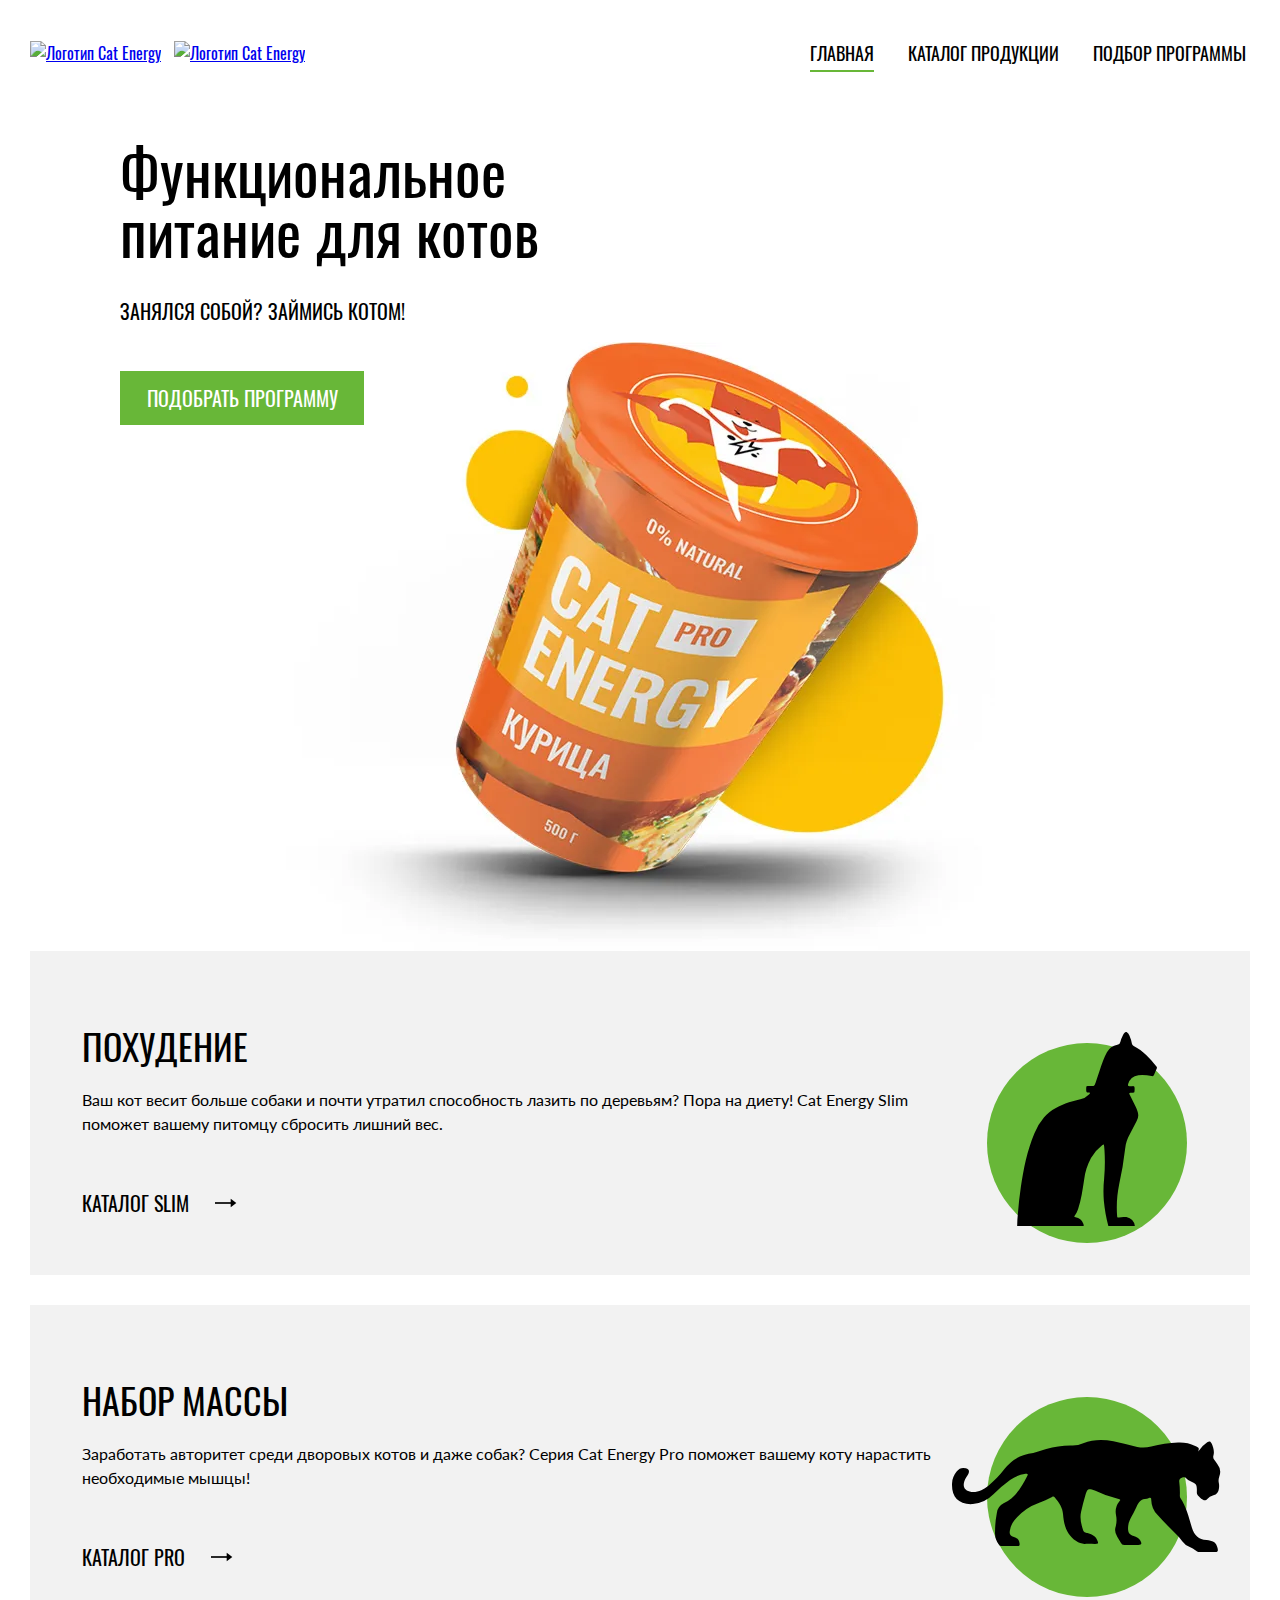
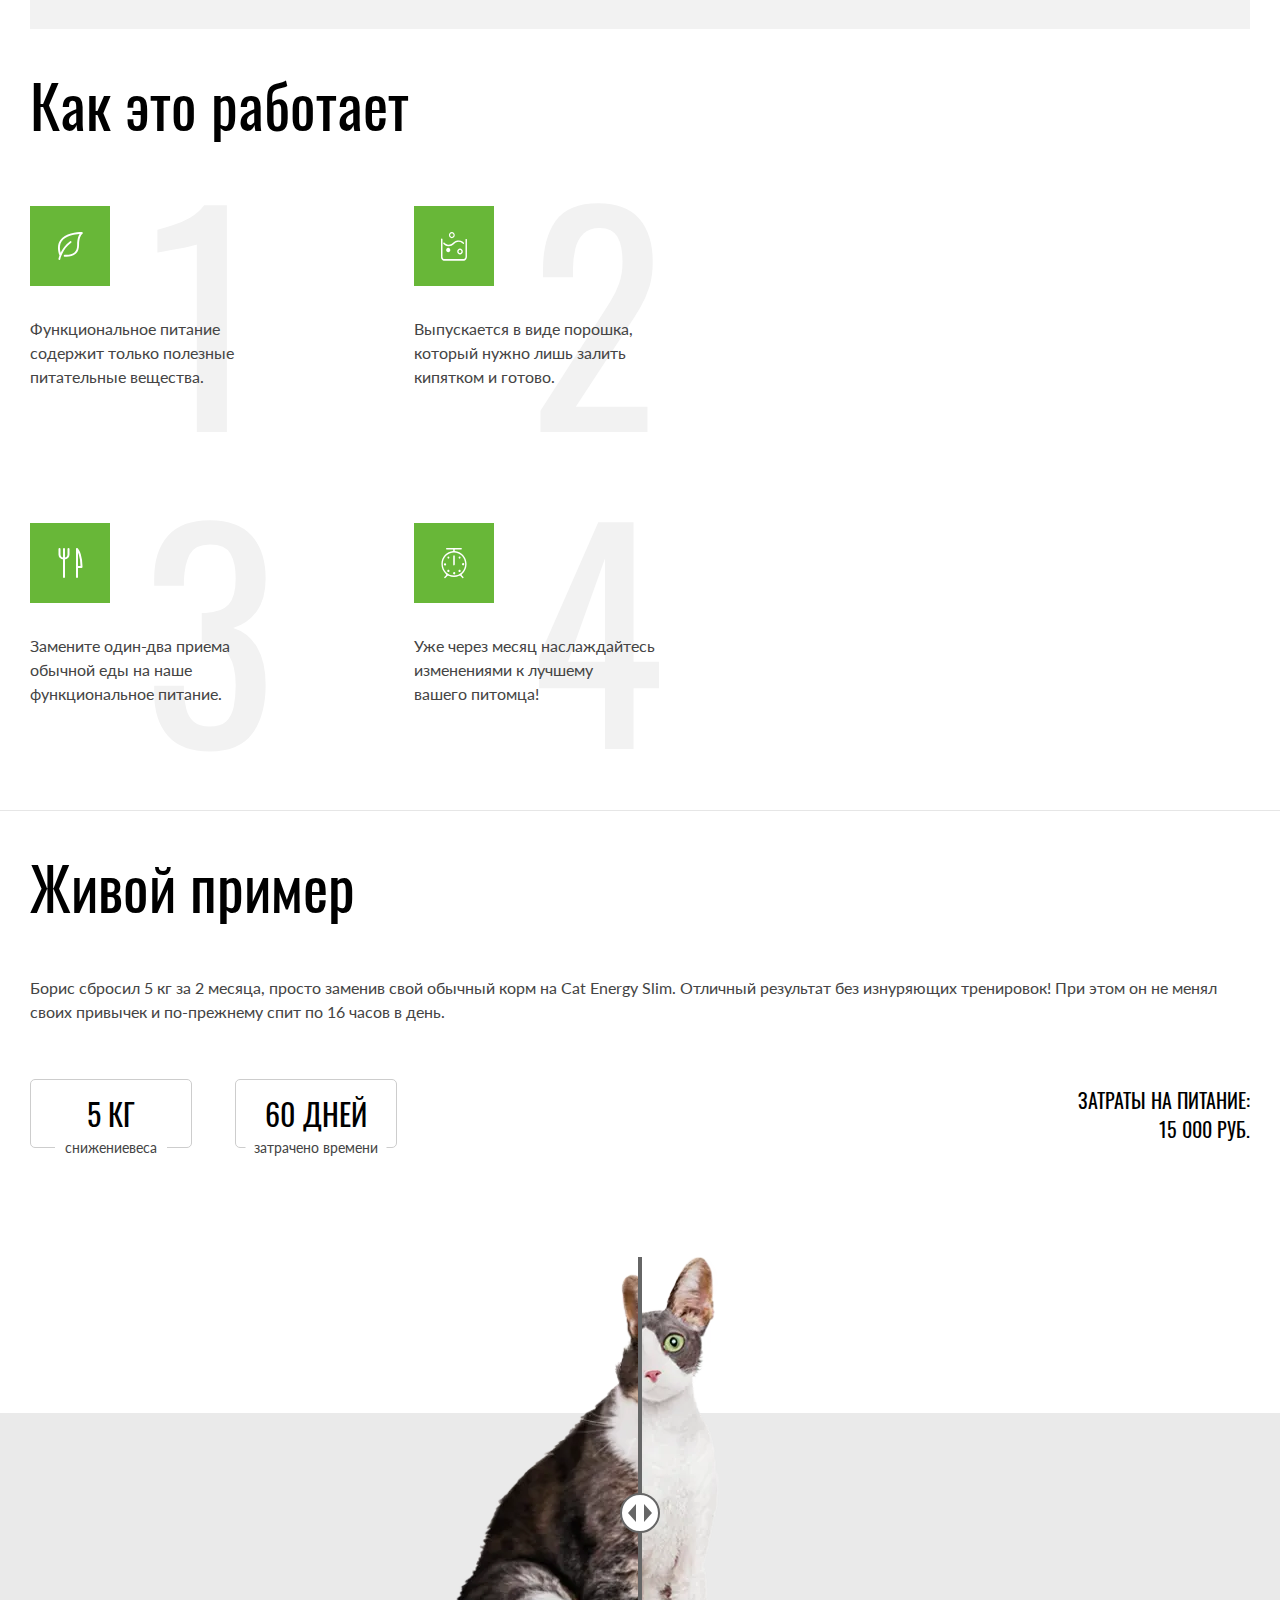
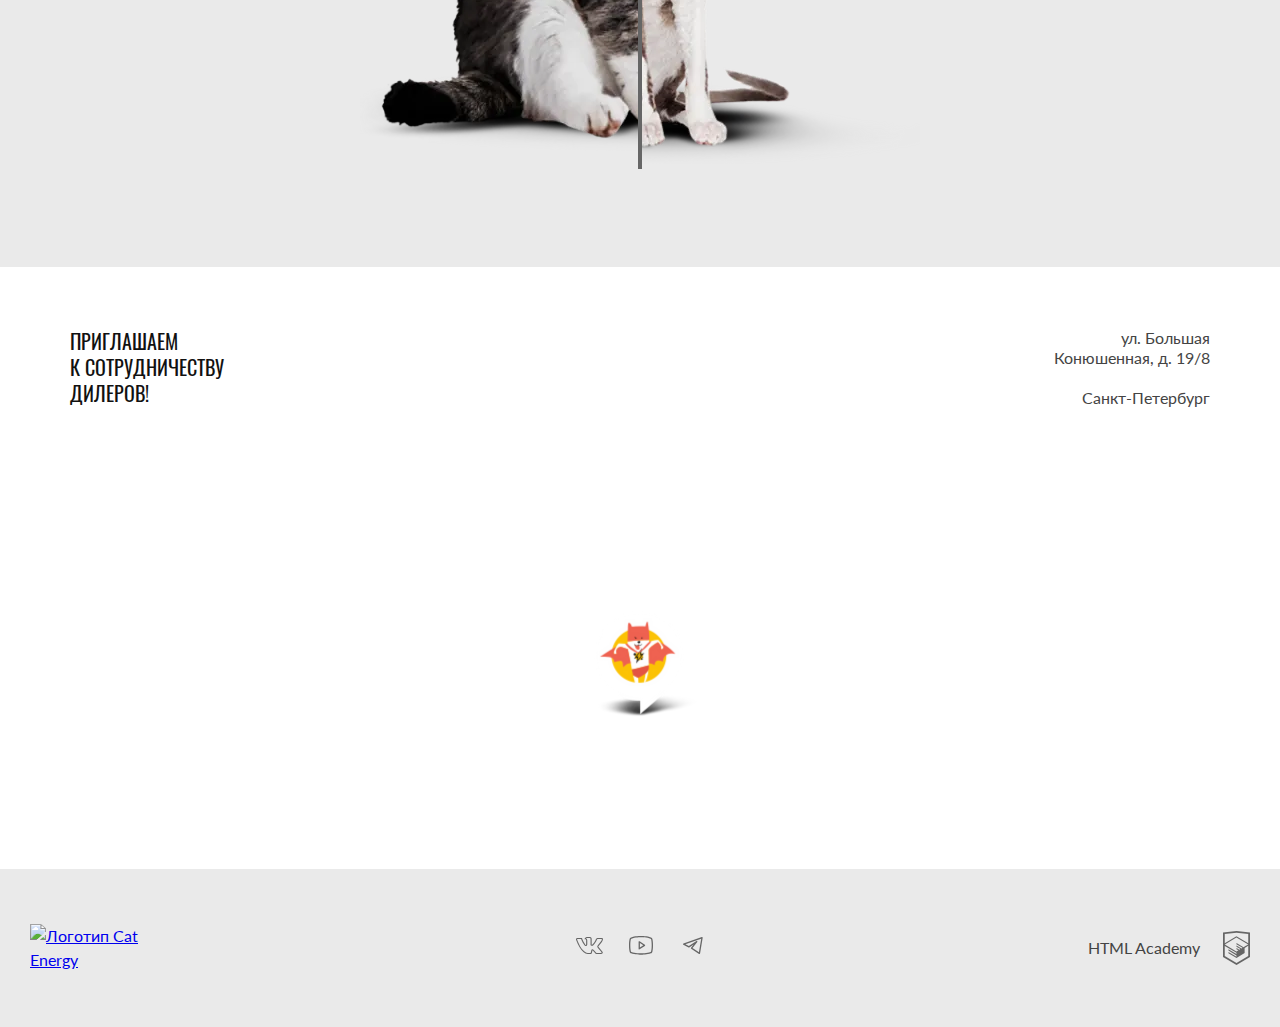
==== commit 4187ceb1: "Deploying to gh-pages from @ htmlacademy-adaptive/1541085-cat-energy-30@0a293db4d52c6508b4bdddb37201" ====
--- a/index.html
+++ b/index.html
@@ -1 +1 @@
-<!DOCTYPE html><html class="page" lang="ru"><head><meta charset="UTF-8"><title>Кэт Энерджи</title><meta name="viewport" content="width=device-width,initial-scale=1"><link rel="icon" href="favicon.ico"><link rel="icon" type="image/png" sizes="32x32" href="favicons/favicon-32x32.png"><link rel="icon" type="image/png" sizes="96x96" href="favicons/favicon-96x96.png"><link rel="apple-touch-icon" type="image/png" sizes="180x180" href="favicons/apple-icon-180x180.png"><link rel="manifest" href="manifest.webmanifest"><link rel="stylesheet" href="styles/styles.css"><script src="scripts/index.js" defer="defer"></script></head><body class="page__body"><header class="main-header"><a class="main-header__logo logo" href="index.html"><picture><source width="202" height="59" type="image/svg+xml" media="(min-width: 1440px)" srcset="images/cat_energy_logo_desktop.svg"><source width="174" height="50" type="image/svg+xml" media="(min-width: 768px)" srcset="images/cat_energy_logo_tablet.svg"><img class="logo__image logo__image--icon" src="images/cat_energy_logo_mobile.svg" width="190" height="38" alt="Кэт энерджи"></picture></a><nav class="main-nav main-nav--closed main-nav--nojs"><button class="main-nav__toggle" type="button"><span class="visually-hidden">Открыть меню</span></button><ul class="main-nav__list site-list"><li class="site-list__item site-list__item--active"><a class="site-list__link" href="#" aria-current="page">Главная</a></li><li class="site-list__item"><a class="site-list__link" href="catalog.html">Каталог продукции</a></li><li class="site-list__item"><a class="site-list__link" href="form.html">Подбор программы</a></li></ul></nav></header><main class="main-container"><h1 class="visually-hidden">Кэт энерджи</h1><section class="intro"><h2 class="intro__title">Функциональное питание для котов</h2><p class="intro__slogan">Занялся собой? Займись котом!</p><a class="intro__link button" href="form.html">Подборать программу</a><picture><source width="552" height="499" type="image/png" media="(min-width: 1440px)" srcset="images/hero-image-desktop@1x.png, images/hero-image-desktop@2x.png 2x"><source width="709" height="609" type="image/png" media="(min-width: 768px)" srcset="images/hero-image-tablet@1x.png, images/hero-image-tablet@2x.png 2x"><img class="intro__image" src="images/hero-image-mobile@1x.png" srcset="images/hero-image-mobile@2x.png 2x" width="280" height="270" alt="кэт энерджи курица 500г."></picture></section><section class="nutrition"><div class="nutrition__wrapper"><ul class="nutrition__list"><li class="nutrition__item nutrition__item--weight-loss"><h3 class="nutrition__title nutrition__title--weight-loss">Похудение</h3><p class="nutrition__description">Ваш кот весит больше собаки и почти утратил способность лазить по деревьям? Пора на диету! Cat Energy Slim поможет вашему питомцу сбросить лишний вес.</p><a class="nutrition__link" href="#">Каталог slim</a></li><li class="nutrition__item nutrition__item--weight-gain"><h3 class="nutrition__title nutrition__title--weight-gain">Набор массы</h3><p class="nutrition__description">Заработать авторитет среди дворовых котов и даже собак? Серия Cat Energy Pro поможет вашему коту нарастить необходимые мышцы!</p><a class="nutrition__link" href="#">Каталог pro</a></li></ul></div></section><section class="advantages"><h2 class="advantages__title">Как это работает</h2><ul class="advantages__list"><li class="advantages__item advantages__item--leaf"><div class="advantages__image-wrapper advantages__image-wrapper--leaf"></div><p class="advantages__description">Функциональное питание содержит только полезные питательные вещества.</p></li><li class="advantages__item advantages__item--powder"><div class="advantages__image-wrapper advantages__image-wrapper--powder"></div><p class="advantages__description">Выпускается в виде порошка, который нужно лишь залить кипятком и готово.</p></li><li class="advantages__item advantages__item--meal"><div class="advantages__image-wrapper advantages__image-wrapper--meal"></div><p class="advantages__description">Замените один-два приема обычной еды на наше функциональное питание.</p></li><li class="advantages__item advantages__item--clock"><div class="advantages__image-wrapper advantages__image-wrapper--clock"></div><p class="advantages__description">Уже через месяц наслаждайтесь изменениями к лучшему вашего питомца!</p></li></ul></section><section class="example"><div class="example__wrapper"><h2 class="example__title">Живой пример</h2><p class="example__description">Борис сбросил 5 кг за 2 месяца, просто заменив свой обычный корм на Cat Energy Slim. Отличный результат без изнуряющих тренировок! При этом он не менял своих привычек и по-прежнему спит по 16 часов в день.</p><dl class="example__list"><dt class="example__subtitle">5 КГ</dt><dd class="example__text">Снижение веса</dd><dt class="example__subtitle">60 ДНЕЙ</dt><dd class="example__text">Затрачено времени</dd></dl><p class="example__price"><span class="example__expenses">Затраты на питание:</span> <span class="example__costs">15 000 РУБ.</span></p><img class="example__image-cat" src="images/cat-fat-desktop@2x.png" width="280" height="256" alt="Картинка кота до и после"></div></section></main><footer class="main-footer"><div class="main-footer__wrapper"><section class="contacts"><div class="contacts-wrapper"><h2 class="visually-hidden">Контакты</h2><p class="contacts__title">Приглашаем<br>к сотрудничеству диллеров!</p><p class="contacts__text">ул. Большая<br>Конюшенная, д. 19/8 Санкт-Петербург</p><picture><source width="1440" height="400" type="image/png" media="(min-width: 1440px)" srcset="images/hero-image-desktop@1x.png, images/hero-image-desktop@2x.png 2x"><source width="768" height="400" type="image/png" media="(min-width: 768px)" srcset="images/map-tablet@1x.png, images/map-tablet@2x.png 2x"><img class="contacts__map-image" src="images/map-mobile@1x.png" srcset="images/map-mobile@2x.png 2x" width="320" height="362" alt="Карта"></picture></div></section><div class="footer-logo logo"><a href="#"><img class="logo__image logo__image-text" src="images/cat_energy_logo_text.svg" width="128" height="24" alt="Кэт энерджи"></a></div><section class="footer-socials socials"><h2 class="visually-hidden">Социальные сети</h2><ul class="socials__list"><li class="socials__item socials__item--vk"><a class="socials__link" href="#"><span class="visually-hidden">VK</span> <svg width="28" height="22" viewBox="0 0 27 17" fill="none" xmlns="http://www.w3.org/2000/svg"><path class="socials__icon" d="M0 2.34c0-.86.52-1.32 1.55-1.38l3.97.02c.26 0 .44.13.53.38.4 1.26.86 2.34 1.37 3.25.5.92 1.17 1.97 1.99 3.16.07.15.18.23.34.23.13 0 .22-.06.3-.18l.07-.28.03-4.35c0-.3-.07-.5-.23-.6-.15-.1-.43-.18-.83-.23-.32-.05-.48-.23-.48-.55 0-.07 0-.12.02-.15.38-1.09 1.44-1.63 3.2-1.63l1.5-.03c.67 0 1.23.16 1.67.48.44.32.67.82.67 1.5v5.72c.12.08.24.12.34.12.27 0 .5-.15.7-.45 1.95-2.58 3-4.31 3.17-5.18a.3.3 0 0 1 .05-.13c.12-.25.33-.47.61-.65.29-.19.53-.31.75-.38a.55.55 0 0 1 .24-.05h4.13l.26.03c.36 0 .63.16.83.47.07.1.12.21.15.33a2.4 2.4 0 0 1 .06.55v.18a6.11 6.11 0 0 1-.94 2.2 23.4 23.4 0 0 1-1.93 2.53c-.79.9-1.27 1.5-1.47 1.78a.93.93 0 0 0-.24.56c0 .13.07.28.21.45l3.9 4.63c.2.26.31.56.31.88 0 .38-.16.7-.48.95-.32.25-.7.4-1.14.43l-.46.02h-4.04c-.02 0-.06 0-.11.02a.86.86 0 0 1-.1.01c-.4 0-.76-.16-1.1-.48-.12-.13-.96-1.12-2.5-2.97a1.39 1.39 0 0 0-.38-.32 38.47 38.47 0 0 0-.53 2.24l-.08.42a1.4 1.4 0 0 1-1.12 1.06l-.37.02h-2.61c-1.48 0-2.95-.63-4.41-1.9a19.3 19.3 0 0 1-3.96-4.95 47.51 47.51 0 0 1-3.28-7.05 1.92 1.92 0 0 1-.13-.73Zm16.01 6.51c-.37 0-.7-.1-1.01-.29a.9.9 0 0 1-.45-.79v-5.78c0-.34-.1-.58-.27-.72-.18-.14-.49-.21-.93-.21l-1.52.05c-.76 0-1.34.12-1.73.37.78.36 1.17.93 1.17 1.71v4.43a1.5 1.5 0 0 1-.53 1.04 1.6 1.6 0 0 1-1.07.42c-.53 0-.94-.24-1.22-.73a26.16 26.16 0 0 1-3.1-5.63l-.23-.66-3.55-.02c-.23 0-.36.01-.38.03-.03.03-.04.1-.04.22 0 .15.01.3.05.48l.56 1.4c1.49 3.64 3.11 6.51 4.86 8.6 1.75 2.1 3.47 3.15 5.16 3.15h2.66c.1 0 .19-.03.24-.09.05-.06.1-.17.13-.34l.06-.25.5-2.21c.15-.3.27-.5.38-.6.2-.2.42-.28.69-.28.43 0 .86.24 1.3.73l2.27 2.71c.14.22.3.33.45.33h4.4c.53 0 .8-.13.8-.38a.47.47 0 0 0-.08-.25l-3.87-4.55c-.3-.35-.45-.73-.45-1.13 0-.4.14-.8.43-1.16.23-.34.68-.9 1.34-1.67.67-.78 1.25-1.51 1.75-2.19.5-.68.82-1.3.98-1.85l.08-.33a.37.37 0 0 1-.02-.16.54.54 0 0 0-.03-.19h-4.18c-.27.1-.48.25-.64.45l-.16.48c-.45 1.16-1.6 2.94-3.5 5.36-.36.33-.8.5-1.3.5Z" fill="#666"/></svg></a></li><li class="socials__item socials__item--youtube"><a class="socials__link" href="#"><span class="visually-hidden">Youtube</span> <svg class="socials__icon socials__icon--youtube" width="28" height="22" viewBox="0 0 24 19" fill="none" xmlns="http://www.w3.org/2000/svg"><path class="socials__icon" d="m15.85 8.8-5.24-3.5a.65.65 0 0 0-1.01.55v6.98a.65.65 0 0 0 1.01.54l5.24-3.49a.65.65 0 0 0 0-1.09Zm-4.94 2.8v-4.53l3.4 2.27-3.4 2.27Zm12.48-8.56a2.4 2.4 0 0 0-1.45-1.63c-3.72-1.43-9.69-1.41-9.94-1.41s-6.22-.02-9.94 1.4a2.4 2.4 0 0 0-1.45 1.64 25.32 25.32 0 0 0-.61 6.3c0 3.26.33 5.22.61 6.3a2.4 2.4 0 0 0 1.45 1.63c3.72 1.43 9.69 1.4 9.94 1.4h.08c.75 0 6.31-.04 9.86-1.4a2.4 2.4 0 0 0 1.45-1.64c.28-1.07.61-3.03.61-6.3 0-3.25-.33-5.22-.61-6.29Zm-1.27 12.27a1.1 1.1 0 0 1-.65.74c-3.5 1.34-9.4 1.32-9.47 1.32-.07 0-5.98.02-9.47-1.32a1.09 1.09 0 0 1-.65-.74c-.27-1-.57-2.85-.57-5.97 0-3.12.3-4.97.57-5.97a1.1 1.1 0 0 1 .65-.74c3.5-1.34 9.4-1.32 9.47-1.32.07 0 5.98-.02 9.47 1.32a1.1 1.1 0 0 1 .65.74c.27 1 .57 2.85.57 5.97 0 3.12-.3 4.96-.57 5.97Z" fill="#666"/></svg></a></li><li class="socials__item socials__item--tg"><a class="socials__link" href="#"><span class="visually-hidden">Telegram</span> <svg class="socials__icon socials__icon--telegram" width="28" height="22" viewBox="0 0 20 18" fill="none" xmlns="http://www.w3.org/2000/svg"><path class="socials__icon" fill-rule="evenodd" clip-rule="evenodd" d="M19.46.15c.18.15.27.38.23.61l-2.63 15.76a.66.66 0 0 1-1.01.44l-7.88-5.25a.66.66 0 0 1-.15-.96l2.61-3.26-4.36 2.9a.66.66 0 0 1-.65.05l-5.26-2.63a.66.66 0 0 1 .08-1.2l18.38-6.57a.66.66 0 0 1 .64.11Zm-17.13 7.17 3.53 1.77 7.56-5.04a.66.66 0 0 1 .88.96l-4.8 6 6.43 4.3 2.28-13.66-15.88 5.67Z" fill="#666666"/></svg></a></li></ul></section><a class="copyright" href="https://htmlacademy.ru/intensive/adaptive"><p class="copyright__link copyright__link--text">HTML Academytesttest</p><svg class="copyright__link copyright__link--image-wrapper" width="27" height="34" viewBox="0 0 27 34" fill="none" xmlns="http://www.w3.org/2000/svg"><g clip-path="url(#a)"><path class="copyright__link copyright__link--image" d="m13.64.02-.14-.02-13.5 1.4v24.61l13.5 7.99 13.5-7.99v-24.6l-13.36-1.4Zm11.6 25-11.74 6.94-11.73-6.94v-10.1l11.68 6.93.02 1.25-8.02-4.75v1.23l8.04 4.8.02 1.3-8.05-4.76v1.22l8.04 4.81 8.12-4.83v-5.21l3.62-2.15v10.26Zm0-11.57-3.23 1.88-1.48.88-7.06-4.19-.01 1.23 6.04 3.57-.06.03-.13.07-.86.5-4.98-2.95-.01 1.22 3.93 2.33-.93.61-.02.01-2.97-1.74-.01 1.23 1.94 1.13-1.98 1.19-11.62-6.87 11.63-6.96 11.8 6.83Zm0-1.22-11.8-6.92-11.67 6.91v-9.23l11.73-1.23 11.73 1.23v9.24Z" fill="#666"/></g><defs><clippath id="a"><path fill="#fff" d="M0 0h27v34h-27z"/></clippath></defs></svg></a></div></footer></body></html>+<!DOCTYPE html><html class="page" lang="ru"><head><meta charset="UTF-8"><title>Кэт энерджи</title><meta name="viewport" content="width=device-width,initial-scale=1"><link rel="icon" href="favicon.ico"><link rel="icon" href="favicons/icon.svg" type="image/svg+xml"><link rel="icon" href="favicons/16.png" type="image/png" sizes="16x16"><link rel="icon" href="favicons/32.png" type="image/png" sizes="32x32"><link rel="apple-touch-icon" href="favicons/apple.png"><link rel="manifest" href="manifest.webmanifest"><link rel="preload" href="./fonts/Lato-Regular.woff2" as="font" crossorigin="anonymous"><link rel="preload" href="./fonts/oswaldregular.woff2" as="font" crossorigin="anonymous"><link rel="stylesheet" href="./styles/styles.css"><script src="./scripts/index.js" defer="defer"></script></head><body class="page__body"><header class="main-header"><div class="main-header__wrapper"><div class="main-header__top-content"><a class="main-header__logo logo" href="#"><picture><source type="image/svg+xml" media="(min-width: 1440px)" srcset="./images/icons/logo-desctop.svg" width="70" height="59"><source type="image/svg+xml" media="(min-width: 768px)" srcset="./images/icons/logo-tablet.svg" width="60" height="50"><img class="logo__image logo__image--icon" src="./images/icons/logo-mobile.svg" alt="Логотип Cat Energy" width="33" height="38"></picture></a><a class="main-header__logo main-header__logo--text logo" href="#"><img class="logo__image logo__image--text" src="./images/icons/logo-header-text.svg" alt="Логотип Cat Energy" width="101" height="18"> </a><button class="burger burger--nojs" type="button"><span class="burger__span"></span> <span class="visually-hidden">Открыть меню.</span></button></div><nav class="main-nav main-nav--nojs"><ul class="main-nav__list site-list"><li class="site-list__item site-list__item--index site-list__item--current"><a class="site-list__link" href="./index.html" aria-current="page">Главная</a></li><li class="site-list__item site-list__item--index"><a class="site-list__link" href="./catalog.html">Каталог продукции</a></li><li class="site-list__item site-list__item--index"><a class="site-list__link" href="./form.html">Подбор программы</a></li></ul></nav></div></header><main class="main-container"><section class="hero"><div class="hero__wrapper"><div class="hero__image-bg"></div><h1 class="hero__title main-title">Функциональное питание для котов</h1><p class="hero__subtitle">Занялся собой? Займись котом!</p><a class="hero__button button" href="./form.html">Подобрать программу</a><picture><source type="image/webp" media="(min-width: 1440px)" srcset="./images/hero-bg-desktop@1x.webp, ./images/hero-bg-desktop@2x.webp 2x" width="552" height="499"><source type="image/webp" media="(min-width: 768px)" srcset="./images/hero-bg-tablet@1x.webp, ./images/hero-bg-tablet@2x.webp 2x" width="709" height="609"><source type="image/webp" srcset="./images/hero-bg-mobile@1x.webp, ./images/hero-bg-mobile@2x.webp 2x" width="280" height="270"><source type="image/png" media="(min-width: 1440px)" srcset="./images/hero-bg-desktop@1x.png, ./images/hero-bg-desktop@2x.png 2x" width="552" height="499"><source type="image/png" media="(min-width: 768px)" srcset="./images/hero-bg-tablet@1x.png, ./images/hero-bg-tablet@2x.png 2x" width="709" height="609"><img class="hero__image" src="./images/hero-bg-mobile@1x.png" srcset="./images/hero-bg-mobile@2x.png 2x" alt="Изображение Cat Energy Chicken" width="280" height="270"></picture><ul class="hero__list nutrition-list"><li class="nutrition-list__item nutrition-list__item--weight-loss"><h3 class="nutrition-list__title">Похудение</h3><p class="nutrition-list__description">Ваш кот весит больше собаки и почти утратил способность лазить по деревьям? Пора на диету! Cat Energy Slim поможет вашему питомцу сбросить лишний вес.</p><a class="nutrition-list__button" href="./catalog.html#slim">Каталог slim</a></li><li class="nutrition-list__item nutrition-list__item--weight-gain"><h3 class="nutrition-list__title">Набор массы</h3><p class="nutrition-list__description">Заработать авторитет среди дворовых котов и даже собак? Серия Cat Energy Pro поможет вашему коту нарастить необходимые мышцы!</p><a class="nutrition-list__button" href="./catalog.html#pro">Каталог pro</a></li></ul></div></section><section class="advantages"><div class="advantages__wrapper"><h2 class="advantages__title main-title">Как это работает</h2><ul class="advantages__list good-list"><li class="good-list__item good-list__item--leaf"><p class="good-list__description">Функциональное питание содержит только полезные питательные вещества.</p></li><li class="good-list__item good-list__item--powder"><p class="good-list__description">Выпускается в виде порошка, который нужно лишь залить кипятком и готово.</p></li><li class="good-list__item good-list__item--meal"><p class="good-list__description">Замените один-два приема обычной еды на наше функциональное питание.</p></li><li class="good-list__item good-list__item--clock"><p class="good-list__description">Уже через месяц наслаждайтесь изменениями к лучшему<br>вашего питомца!</p></li></ul></div></section><section class="example"><div class="example__wrapper"><h2 class="example__title main-title">Живой пример</h2><p class="example__description">Борис сбросил 5 кг за 2 месяца, просто заменив свой обычный корм на Cat Energy Slim. Отличный результат без изнуряющих тренировок! При этом он не менял своих привычек и по-прежнему спит по 16 часов в день.</p><div class="example__content-wrapper"><ul class="example__list effect-list"><li class="effect-list__item"><p class="effect-list__term">5 КГ</p><p class="effect-list__description">снижение<br>веса</p></li><li class="effect-list__item"><p class="effect-list__term">60 ДНЕЙ</p><p class="effect-list__description">затрачено времени</p></li></ul><p class="example__expenses">Затраты на питание: <span class="example__expenses-span">15 000 РУБ.</span></p></div><div class="example__slider slider"><div class="example__button-wrapper"><button class="example__button" type="button"><span class="visually-hidden">Ползунок для демонтсрации нагдяности изменений после использования "Cat Energy".</span></button></div><ul class="slider__list"><li class="slider__item slider__item--before"><picture><source type="image/webp" media="(min-width: 768px)" srcset="./images/cat-fat-desktop@1x.webp, ./images/cat-desktop@2x.webp 2x" width="560" height="512"><source type="image/webp" srcset="./images/cat-fat-mobile@1x.webp, ./images/cat-fat-mobile@2x.webp 2x" width="280" height="256"><source type="image/png" media="(min-width: 768px)" srcset="./images/cat-fat-desktop@1x.png, ./images/cat-fat-desktop@2x.png 2x" width="560" height="512"><img class="slider__image slider__image--before" loading="lazy" src="./images/cat-fat-mobile@1x.png" srcset="./images/cat-fat-mobile@2x.png 2x" width="280" height="256" alt="Жирный кот"></picture></li><li class="slider__item slider__item--after"><picture><source type="image/webp" media="(min-width: 768px)" srcset="./images/cat-skinny-desktop@1x.webp, ./images/cat-skinny-desktop@2x.webp 2x" width="560" height="512"><source type="image/webp" srcset="./images/cat-skinny-mobile@1x.webp, ./images/cat-skinny-mobile@2x.webp 2x" width="280" height="256"><img class="slider__image slider__image--after" loading="lazy" src="./images/cat-skinny-mobile@1x.png" srcset="./images/cat-skinny-mobile@2x.png 2x" width="280" height="256" alt="Худой кот"></picture></li></ul></div></div></section></main><footer class="main-footer"><div class="main-footer__wrapper"><div class="main-footer__address address"><h3 class="address__title">Приглашаем к&nbsp;сотрудничеству дилеров!</h3><address class="address__location">ул. Большая Конюшенная, д. 19/8 <span class="address__location-city">Санкт-Петербург</span></address></div><div class="main-footer__map map"><picture><source type="image/png" media="(min-width: 1440px)" srcset="./images/map-desktop@1x.webp, ./images/map-desktop@2x.webp 2x" width="1440" height="400"><source type="image/png" media="(min-width: 768px)" srcset="./images/map-tablet@1x.webp, ./images/map-tablet@2x.webp 2x" width="768" height="400"><img class="map__image-reserve map__image-reserve--nojs" src="./images/map-mobile@1x.webp" srcset="./images/map-mobile@2x.webp 2x" alt="Магазин на карте" width="320" height="362"></picture><iframe src="https://www.google.com/maps/embed?pb=!1m18!1m12!1m3!1d1998.6037999040354!2d30.322010416394033!3d59.938716271971415!2m3!1f0!2f0!3f0!3m2!1i1024!2i768!4f13.1!3m3!1m2!1s0x4696310fca5ba729%3A0xea9c53d4493c879f!2sBolshaya+Konyushennaya+ul.%2C+19%2C+Sankt-Peterburg%2C+Russia%2C+191186!5e0!3m2!1sen!2s!4v1441888483426" loading="lazy" width="320" height="362" allowfullscreen title="Офис компании по адресу Санкт-Петербург, ул. Большая Конюшенная, д. 19/8."></iframe></div><div class="main-footer__secondary-footer secondary-footer"><div class="secondary-footer__wrapper"><a class="secondary-footer__logo" href="#"><img class="secondary-footer__image" src="./images/icons/logo-footer.svg" alt="Логотип Cat Energy" width="128" height="24"></a><ul class="secondary-footer__social socials"><li class="socials__item socials__item--vk"><a class="socials__link" href="https://vk.com/htmlacademy"><svg class="socials__logo" width="28" height="22" viewBox="0 0 28 22" fill="none" xmlns="http://www.w3.org/2000/svg"><path d="M1 5.33876C1 4.48373 1.5151 4.02268 2.54531 3.95562L6.51515 3.98077C6.78158 3.98077 6.95921 4.10651 7.04802 4.35799C7.45655 5.61538 7.91392 6.70094 8.42014 7.61465C8.92637 8.52835 9.58801 9.58038 10.4051 10.7707C10.4761 10.9216 10.5916 10.997 10.7514 10.997C10.8758 10.997 10.9735 10.9384 11.0445 10.821L11.1244 10.5444L11.1511 6.19379C11.1511 5.89201 11.0756 5.69083 10.9246 5.59024C10.7736 5.48965 10.4939 5.4142 10.0853 5.36391C9.76563 5.31361 9.60577 5.12919 9.60577 4.81065C9.60577 4.74359 9.61465 4.69329 9.63241 4.65976C10.0054 3.57002 11.0711 3.02515 12.8296 3.02515L14.3216 3C14.9966 3 15.5561 3.15927 16.0001 3.47781C16.4442 3.79635 16.6662 4.29931 16.6662 4.98669V10.6953C16.7906 10.7791 16.906 10.821 17.0126 10.821C17.279 10.821 17.5099 10.6701 17.7053 10.3683C19.6592 7.78649 20.716 6.05966 20.8759 5.18787C20.8759 5.1711 20.8936 5.12919 20.9291 5.06213C21.0535 4.81065 21.2577 4.5927 21.5419 4.40828C21.8261 4.22387 22.0748 4.09813 22.288 4.03107C22.359 3.99753 22.4389 3.98077 22.5277 3.98077H26.6574L26.9239 4.00592C27.2791 4.00592 27.5544 4.16519 27.7498 4.48373C27.8209 4.58432 27.8697 4.69329 27.8964 4.81065C27.923 4.92801 27.9408 5.04536 27.9496 5.16272C27.9585 5.28008 27.963 5.34714 27.963 5.36391V5.53994C27.8386 6.22732 27.5233 6.9608 27.0171 7.74038C26.5109 8.51997 25.867 9.36243 25.0855 10.2678C24.304 11.1731 23.8155 11.7682 23.6201 12.0533C23.4603 12.2544 23.3803 12.4389 23.3803 12.6065C23.3803 12.7406 23.4514 12.8915 23.5935 13.0592L27.4834 17.6864C27.6965 17.9546 27.8031 18.248 27.8031 18.5666C27.8031 18.9522 27.6432 19.2707 27.3235 19.5222C27.0038 19.7737 26.6219 19.9162 26.1779 19.9497L25.7249 19.9749H21.6752C21.6574 19.9749 21.6219 19.979 21.5686 19.9874C21.5153 19.9958 21.4798 20 21.462 20C21.0712 20 20.7071 19.8407 20.3696 19.5222C20.2453 19.3881 19.4105 18.3989 17.8652 16.5547C17.7764 16.4374 17.652 16.3284 17.4922 16.2278C17.4211 16.4961 17.3279 16.8817 17.2124 17.3846C17.097 17.8876 17.0126 18.248 16.9593 18.466L16.8794 18.8935C16.7018 19.4803 16.3287 19.8323 15.7604 19.9497L15.3874 19.9749H12.7763C11.3021 19.9749 9.83224 19.3378 8.36686 18.0636C6.90148 16.7894 5.58264 15.1423 4.41034 13.122C3.23803 11.1018 2.14566 8.75049 1.13322 6.06805C1.04441 5.8501 1 5.607 1 5.33876ZM17.0126 11.8521C16.6396 11.8521 16.3021 11.7557 16.0001 11.5629C15.6982 11.3701 15.5472 11.106 15.5472 10.7707V4.98669C15.5472 4.65138 15.4584 4.41248 15.2808 4.26997C15.1032 4.12747 14.7923 4.05621 14.3483 4.05621L12.8296 4.10651C12.0658 4.10651 11.4886 4.23225 11.0978 4.48373C11.8793 4.8358 12.2701 5.40582 12.2701 6.19379V10.6198C12.2346 11.039 12.0569 11.3868 11.7372 11.6635C11.4175 11.9401 11.0623 12.0784 10.6715 12.0784C10.1386 12.0784 9.7301 11.8353 9.44591 11.3491C8.06046 9.37081 7.03025 7.4931 6.35529 5.71598L6.1155 5.06213L2.57195 5.03698C2.34104 5.03698 2.21227 5.04956 2.18562 5.0747C2.15898 5.09985 2.14566 5.1711 2.14566 5.28846C2.14566 5.43935 2.16342 5.59862 2.19895 5.76627L2.75845 7.17456C4.25048 10.8126 5.87127 13.6795 7.62085 15.7751C9.37042 17.8708 11.0889 18.9186 12.7763 18.9186H15.4406C15.5472 18.9186 15.6271 18.8893 15.6804 18.8306C15.7337 18.7719 15.7781 18.6588 15.8136 18.4911L15.8669 18.2396L16.3732 16.0266C16.5152 15.7249 16.6396 15.5237 16.7462 15.4231C16.9415 15.2387 17.1725 15.1465 17.4389 15.1465C17.8652 15.1465 18.3003 15.3895 18.7444 15.8757L21.0091 18.5917C21.1512 18.8097 21.3022 18.9186 21.462 18.9186H25.8581C26.391 18.9186 26.6574 18.7929 26.6574 18.5414C26.6574 18.4576 26.6308 18.3738 26.5775 18.2899L22.7142 13.7382C22.4123 13.3861 22.2613 13.0089 22.2613 12.6065C22.2613 12.2041 22.4034 11.8185 22.6876 11.4497C22.9185 11.1144 23.367 10.557 24.0331 9.77737C24.6992 8.99778 25.2809 8.26849 25.7782 7.5895C26.2756 6.9105 26.6042 6.29438 26.764 5.74112L26.8439 5.4142C26.8262 5.38067 26.8173 5.32618 26.8173 5.25074C26.8173 5.1753 26.8084 5.11243 26.7907 5.06213H22.6077C22.3412 5.16272 22.1281 5.31361 21.9682 5.51479L21.8084 5.9926C21.3643 7.14941 20.2009 8.93491 18.3181 11.3491C17.9451 11.6844 17.5099 11.8521 17.0126 11.8521Z" fill="#666666"/></svg> <span class="visually-hidden">Вконтакте.</span></a></li><li class="socials__item socials__item--youtube"><a class="socials__link" href="https://www.youtube.com/user/htmlacademyru"><svg class="socials__logo" width="28" height="22" viewBox="0 0 28 22" fill="none" xmlns="http://www.w3.org/2000/svg"><path d="M17.8509 10.7927L12.6145 7.30184C12.5159 7.23691 12.4016 7.19985 12.2837 7.19459C12.1657 7.18934 12.0486 7.21608 11.9446 7.27198C11.8406 7.32789 11.7537 7.41087 11.693 7.51215C11.6324 7.61343 11.6002 7.72924 11.6 7.84729V14.8291C11.6001 14.9481 11.6327 15.0648 11.6942 15.1667C11.7557 15.2686 11.8438 15.3518 11.9491 15.4073C12.0524 15.4631 12.1691 15.4895 12.2864 15.4837C12.4037 15.478 12.5172 15.4402 12.6145 15.3746L17.8509 11.8837C17.9409 11.8239 18.0148 11.7429 18.0658 11.6477C18.1169 11.5526 18.1436 11.4462 18.1436 11.3382C18.1436 11.2302 18.1169 11.1239 18.0658 11.0287C18.0148 10.9335 17.9409 10.8525 17.8509 10.7927ZM12.9091 13.6073V9.06911L16.3127 11.3382L12.9091 13.6073ZM25.3891 5.04366C25.2942 4.67547 25.1131 4.33511 24.8609 4.05061C24.6086 3.76611 24.2924 3.54561 23.9382 3.40729C20.2182 1.9782 14.2509 2.00002 14 2.00002C13.7491 2.00002 7.78182 1.9782 4.06182 3.40729C3.70764 3.54561 3.3914 3.76611 3.13914 4.05061C2.88689 4.33511 2.70584 4.67547 2.61091 5.04366C2.32727 6.11275 2 8.07638 2 11.3382C2 14.6 2.32727 16.5637 2.61091 17.6327C2.70584 18.0009 2.88689 18.3413 3.13914 18.6258C3.3914 18.9103 3.70764 19.1308 4.06182 19.2691C7.78182 20.6982 13.7491 20.6764 14 20.6764H14.0764C14.8291 20.6764 20.3927 20.6327 23.9382 19.2691C24.2924 19.1308 24.6086 18.9103 24.8609 18.6258C25.1131 18.3413 25.2942 18.0009 25.3891 17.6327C25.6727 16.5637 26 14.6 26 11.3382C26 8.07638 25.6727 6.11275 25.3891 5.04366ZM24.1236 17.3055C24.0807 17.472 23.999 17.6259 23.8853 17.7548C23.7715 17.8838 23.6289 17.984 23.4691 18.0473C19.9782 19.3891 14.0655 19.3673 14 19.3673C13.9345 19.3673 8.02182 19.3891 4.53091 18.0473C4.37107 17.984 4.22846 17.8838 4.11471 17.7548C4.00096 17.6259 3.91929 17.472 3.87636 17.3055C3.61455 16.3018 3.30909 14.4582 3.30909 11.3382C3.30909 8.2182 3.61455 6.37457 3.87636 5.37093C3.91929 5.20445 4.00096 5.05047 4.11471 4.92156C4.22846 4.79264 4.37107 4.69243 4.53091 4.62911C8.02182 3.28729 13.9345 3.30911 14 3.30911C14.0655 3.30911 19.9782 3.28729 23.4691 4.62911C23.6289 4.69243 23.7715 4.79264 23.8853 4.92156C23.999 5.05047 24.0807 5.20445 24.1236 5.37093C24.3855 6.37457 24.6909 8.2182 24.6909 11.3382C24.6909 14.4582 24.3855 16.3018 24.1236 17.3055Z" fill="#666666"/></svg> <span class="visually-hidden">Ютуб.</span></a></li><li class="socials__item socials__item--telegram"><a class="socials__link" href="https://www.youtube.com/user/htmlacademyru"><svg class="socials__logo" width="28" height="22" viewBox="0 0 28 22" fill="none" xmlns="http://www.w3.org/2000/svg"><path fill-rule="evenodd" clip-rule="evenodd" d="M23.4608 3.15291C23.6393 3.30222 23.7255 3.5349 23.6872 3.76448L21.0611 19.5214C21.0244 19.7411 20.8789 19.9273 20.6745 20.0159C20.47 20.1045 20.2346 20.0833 20.0493 19.9597L12.1708 14.7074C12.0177 14.6054 11.9145 14.4437 11.8862 14.2619C11.858 14.08 11.9074 13.8947 12.0223 13.751L14.633 10.4877L10.273 13.3944C10.077 13.525 9.82597 13.5407 9.61524 13.4353L4.36293 10.8092C4.12769 10.6915 3.98535 10.4449 4.0012 10.1824C4.01705 9.91983 4.18804 9.6921 4.43573 9.60364L22.8188 3.03826C23.038 2.95998 23.2822 3.00359 23.4608 3.15291ZM6.32626 10.3228L9.86168 12.0905L17.4231 7.0495C17.6925 6.86994 18.0525 6.91349 18.2712 7.1521C18.49 7.3907 18.5022 7.75314 18.3 8.00591L13.495 14.0121L19.9328 18.3039L22.2083 4.65058L6.32626 10.3228Z" fill="#666666"/></svg> <span class="visually-hidden">Телеграм.</span></a></li></ul><a class="secondary-footer__copyright copyright" href="https://htmlacademy.ru/intensive/adaptive"><span class="copyright__span">HTML Academy</span> <svg class="copyright__logo" width="27" height="34" viewBox="0 0 27 34" fill="none" xmlns="http://www.w3.org/2000/svg"><g clip-path="url(#clip0_100922_344)"><path d="M13.6426 0.0157537L13.5 0L0 1.40733V26.0129L13.5 34L27 26.0129V1.40733L13.6426 0.0157537ZM25.2344 25.0151L13.5 31.9573L1.76561 25.0151V14.9293L13.4507 21.8451L13.4701 23.0984L5.45351 18.3548L5.44295 19.5801L13.4894 24.3885L13.5088 25.675L5.46408 20.9174L5.45351 22.1427L13.5 26.9511L21.6239 22.1182V20.8929V16.909L25.2432 14.7595L25.2344 25.0151ZM25.2344 13.4519L22.0147 15.3319L20.5325 16.2071L13.4666 12.0201L13.456 13.2454L19.4957 16.818L19.4429 16.8495L19.3126 16.9247L18.4536 17.4166L13.4666 14.4689L13.456 15.6942L17.3921 18.0222L16.4591 18.6314L16.438 18.6436L13.4666 16.902L13.456 18.1273L15.4029 19.2615L13.4155 20.4483L1.7973 13.5762L13.4349 6.61831L25.2344 13.4519ZM25.2344 12.2266L13.4401 5.31075L1.76561 12.2196V2.9897L13.5 1.76442L25.2344 2.9897V12.2266Z" fill="#666666"/></g><defs><clippath><rect width="27" height="34" fill="white"/></clippath></defs></svg></a></div></div></div></footer></body></html>--- a/styles/styles.css
+++ b/styles/styles.css
@@ -1 +1 @@
-@charset "UTF-8";@font-face{font-family:"Lato";font-weight:400;font-style:normal;src:url(../fonts/lato/Lato-Regular.woff2)format("woff2");font-display:swap}@font-face{font-family:"Oswald";font-weight:400;font-style:normal;src:url(../fonts/oswald/oswaldregular.woff2)format("woff2");font-display:swap}body{font-family:"Lato",sans-serif;font-size:14px;line-height:18px;background-color:#fff;color:#444;font-display:swap}a{text-decoration:none}li{list-style-type:none}.visually-hidden{position:absolute;width:1px;height:1px;margin:-1px;padding:0;overflow:hidden;border:0;clip:rect(0 0 0 0)}.page{width:auto}.form__field,.form__field-title,.form__subtitle,.form__title{font-family:"Oswald",sans-serif;font-weight:400;font-style:normal;font-size:36px;line-height:36px;color:#000;background-color:#fff}.form__field,.form__field-title,.form__subtitle{font-size:14px;line-height:18px}.form__field,.form__field-title{font-size:16px;color:#444}.form__field-title{font-size:24px;line-height:26px;color:#000}.form__name--e-mail{position:relative}.form__icon--e-mail{display:inline-block;position:absolute;width:17px;height:13px;-webkit-mask-image:url(../images/icons/stack.svg#icon_e-mail);mask-image:url(../images/icons/stack.svg#icon_e-mail);background-color:#000;top:8px;right:5px}.form__name--e-mail:focus .form__icon--e-mail,.form__name--e-mail:hover .form__icon--e-mail,.form__name--tel:focus .form__icon--tel,.form__name--tel:hover .form__icon--tel{background-color:#68b738}.form__name--tel{position:relative}.form__icon--tel{display:inline-block;position:absolute;width:17px;height:13px;-webkit-mask-image:url(../images/icons/stack.svg#icon_phone);mask-image:url(../images/icons/stack.svg#icon_phone);background-color:#000;top:8px;right:5px}.main-header{width:320px;text-align:center;flex-direction:column}.main-header__logo{margin-top:13px;margin-bottom:10px;margin-right:90px;display:flex;align-items:center;justify-content:center}.main-header__logo:focus,.main-header__logo:hover{opacity:.8}.main-header__logo:active,.main-nav__toggle:active,.main-nav__toggle:hover{opacity:.6}.logo,.main-nav{background-color:#fff}.main-nav{font-family:"Oswald",sans-serif;font-weight:400;font-style:normal;font-size:20px;line-height:20px;color:#000;position:relative}.main-nav__toggle,.site-list{position:absolute;background-color:#fff}.main-nav__toggle{display:block;width:50px;height:50px;top:-56px;left:254px;border:0;cursor:pointer}@media (max-width:767px){.main-nav--closed .site-list{display:none}}.main-nav--closed .main-nav__toggle::before{content:"";position:absolute;top:13px;left:22px;width:22px;height:2px;background-color:#000;box-shadow:0 8px 0 0#000,0 16px 0 0#000}.main-nav--closed .main-nav__toggle:active::before{background-color:#000,.3;box-shadow:0 8px 0 0#000,.3,0 16px 0 0#000,.3}.main-nav--opened .main-nav__toggle{top:-58px;right:auto;left:260px}.main-nav--opened .main-nav__toggle::after,.main-nav--opened .main-nav__toggle::before{content:"";position:absolute;top:24px;left:18px;width:25px;height:2px;background-color:#000}.main-nav--opened .main-nav__toggle::before{transform:rotate(45deg);box-shadow:none}.main-nav--opened .main-nav__toggle::after{transform:rotate(-45deg)}.main-nav--opened .main-nav__toggle:active::after,.main-nav--opened .main-nav__toggle:active::before{background-color:#000,.3}.site-list{width:320px;margin:0;padding:0}.site-list__link{font-family:"Oswald",sans-serif;font-size:20px;line-height:20px;display:block;position:relative;padding-top:22px;padding-bottom:24px;border-top:1px solid #e6e6e6;color:#000;text-transform:uppercase}.intro,.main-container{width:auto;background-color:#fff}.intro{background-color:#68b738;height:276px;padding-top:27px;padding-left:18px;margin-bottom:197px;display:flex;flex-direction:column}.intro__slogan,.intro__title{font-family:"Oswald",sans-serif;font-weight:400;font-style:normal;color:#fff;text-align:center}.intro__title{font-size:36px;line-height:36px;margin:0 0 11px}.intro__slogan{font-size:14px;line-height:14px;text-transform:uppercase;margin-bottom:29px;margin-left:-5px}.intro__link{order:2}.intro__link.button{padding:9px;text-transform:uppercase}.intro__image{margin-left:2px}.nutrition__title{font-family:"Oswald",sans-serif;font-weight:400;font-style:normal;font-size:24px;line-height:37px;color:#000;text-transform:uppercase;margin:0;padding:0}.nutrition__title--weight-loss{position:relative}.nutrition__title--weight-loss::before{content:"";display:inline-block;top:10px;width:50px;height:53px;margin-right:20px;background-image:url(../images/icons/stack.svg#cat_black_standing)}.nutrition__link::after,.nutrition__title--weight-gain::before{content:"";display:inline-block;width:67px;height:50px;background-image:url(../images/icons/stack.svg#cat_black_walking)}.nutrition__wrapper{margin:0;bottom:0}.nutrition__list{padding:0;margin:0 0 21px}.nutrition__item{background-color:#f2f2f2;width:260px;margin-left:20px;padding-top:21px;padding-left:20px;padding-bottom:22px}.nutrition__item--weight-loss{margin-bottom:23px}.nutrition__description{margin-bottom:42px}.nutrition__item--weight-gain .nutrition__description{width:227px}.nutrition__link{position:relative;display:block;font-family:"Oswald",sans-serif;font-weight:400;font-style:normal;font-size:16px;line-height:16px;color:#000;text-decoration:none;text-transform:uppercase}.nutrition__link::after{position:absolute;width:32px;height:10px;background-image:url(../images/icons/stack.svg#icon_arrow_long);background-position:-8px;background-repeat:no-repeat;transition:.3s ease-in-out;top:5px;left:95px}.nutrition__link:hover::after{background-position:0}.nutrition__link:active{opacity:.6}.advantages{background-color:#fff;margin-bottom:28px}.advantages__title{font-family:"Oswald",sans-serif;font-weight:400;font-style:normal;font-size:36px;line-height:40px;color:#000;background-color:#fff;margin:0 0 40px 20px;padding:0}.advantages__list{display:flex;flex-wrap:wrap;padding-left:20px}.advantages__item{display:flex;flex-wrap:wrap;margin-bottom:20px}.advantages__image-wrapper--clock,.advantages__image-wrapper--leaf,.advantages__image-wrapper--meal,.advantages__image-wrapper--powder{display:block;width:60px;height:60px;background-image:url(../images/icons/stack.svg#icon_leaf);background-size:30px 32px;background-repeat:no-repeat;background-position:center;background-color:#68b738}.advantages__image-wrapper--clock,.advantages__image-wrapper--meal,.advantages__image-wrapper--powder{background-image:url(../images/icons/stack.svg#icon_powder)}.advantages__image-wrapper--clock,.advantages__image-wrapper--meal{background-image:url(../images/icons/stack.svg#icon_meal)}.advantages__image-wrapper--clock{background-image:url(../images/icons/stack.svg#icon_clock)}.advantages__description{width:200px;display:inline-block;margin:0 0 0 20px;padding:0}.example{background-color:#eaeaea;margin-bottom:28px}.example__wrapper{padding-top:26px;padding-left:20px;padding-bottom:38px}.example__title{font-family:"Oswald",sans-serif;font-weight:400;font-style:normal;font-size:36px;line-height:40px;color:#000;margin:0 0 40px}.example__description{font-family:"Lato",sans-serif;font-size:14px;line-height:18px}.example__price,.example__subtitle{font-family:"Oswald",sans-serif;font-weight:400;font-style:normal;font-size:24px;line-height:24px;color:#000}.example__price{font-size:14px;line-height:20px;margin-left:1px}.example__expenses{text-transform:uppercase}.catalog__title,.label{background-color:#fff}.catalog__title{font-family:"Oswald",sans-serif;font-weight:400;font-style:normal;font-size:36px;line-height:36px;color:#000}.card__item,.card__term,.catalog__text,.products__title{font-family:"Lato",sans-serif;font-weight:400;font-style:normal;font-size:16px;line-height:20px;color:#fff;background-color:#68b738}.card__item,.card__term,.products__title{font-family:"Oswald",sans-serif;color:#222;background-color:#fff}.card__item,.card__term{font-size:12px;line-height:16px;color:#444}.catalog-extra__price,.catalog-extra__subtitle,.catalog-extra__text,.catalog-extra__title{font-family:"Oswald",sans-serif;font-weight:400;font-style:normal;font-size:24px;line-height:24px;color:#000;background-color:#fff}.catalog-extra__price,.catalog-extra__subtitle,.catalog-extra__text{font-size:16px;line-height:16px;color:#444}.catalog-extra__price,.catalog-extra__text{font-family:"Lato",sans-serif;font-size:14px;line-height:14px}.socials{background-color:#eaeaea}.socials__list{display:flex;gap:24px;margin:-3px 0 0 94px;padding:0}.socials__link:focus .socials__icon,.socials__link:hover .socials__icon{fill:#68b738}.socials__link:active .socials__icon{opacity:.6}.copyright{display:flex;background-color:#eaeaea;padding-top:26px;padding-left:20px}.copyright__link--text{font-family:"Lato",sans-serif;font-weight:400;font-style:normal;font-size:16px;line-height:20px;color:#444;margin-right:140px}.copyright:focus .copyright__link--image,.copyright:hover .copyright__link--image{fill:#68b738}.copyright:active .copyright__link--image,.copyright:active .copyright__link--text{opacity:.6}.copyright__link--image-wrapper{padding-top:9px}.main-footer{width:auto}.footer-logo{display:block;padding-top:40px;padding-left:96px;padding-bottom:40px;background-color:#eaeaea}.footer-logo:focus,.footer-logo:hover{opacity:.8}.footer-logo:active{opacity:.6}.footer-socials{width:auto}.contacts{background-color:#fff}.contacts-wrapper{display:flex;flex-wrap:wrap}.contacts__text,.contacts__title{width:140px;font-family:"Oswald",sans-serif;font-weight:400;font-style:normal;line-height:20px;background-color:#fff}.contacts__title{font-size:16px;color:#000;text-transform:uppercase;margin:0 0 0 20px}.contacts__text{font-size:14px;color:#444;margin:0 0 25px}.contacts__map-image{margin-bottom:-4px}.button{font-family:"Oswald",sans-serif;font-weight:400;font-style:normal;font-size:16px;line-height:20px;background-color:#68b738;color:#fff;text-align:center;border:0}+@charset "UTF-8";@keyframes nav-appearance{0%{transform:translateY(-100%)}to{transform:translateY(0)}}@font-face{font-family:"Lato";font-weight:400;font-style:normal;src:url(../fonts/Lato-Regular.woff2)format("woff2");font-display:swap}@font-face{font-family:"Oswald";font-weight:400;font-style:normal;src:url(../fonts/oswaldregular.woff2)format("woff2");font-display:swap}*,::after,::before{box-sizing:border-box}img{max-width:100%;height:auto;object-fit:contain}.visually-hidden{position:absolute;width:1px;height:1px;margin:-1px;border:0;padding:0;white-space:nowrap;-webkit-clip-path:inset(100%);clip-path:inset(100%);clip:rect(0 0 0 0);overflow:hidden}.page{height:100%;scroll-behavior:smooth}.page__body{display:flex;flex-direction:column;font-family:"Lato",sans-serif;font-size:14px;line-height:18px;color:#444;background-color:#fff;margin:0 auto;height:100%}@media (min-width:768px){.page__body{font-size:16px;line-height:24px}}.main-header{font-family:"Oswald",sans-serif;color:#000}@media (min-width:768px){.main-header{padding:20px 0 25px}}@media (min-width:1440px){.main-header{padding:55px 0 29px}}.main-header--underline{border-bottom:1px solid #d9d9d9}@media (min-width:768px){.main-header--underline{border:0}}.main-header__wrapper{position:relative;margin:0 auto;padding:13px 21px 11px 20px}@media (min-width:768px){.main-header__wrapper{display:flex;flex-wrap:wrap;justify-content:space-between;padding:0 30px}}@media (min-width:1440px){.main-header__wrapper{padding:0 110px}}.main-header__top-content{position:relative;display:flex;justify-content:space-between;align-items:center;background-color:#fff;z-index:6}@media (min-width:768px){.main-header__top-content{justify-content:flex-start;gap:13px}}@media (min-width:1440px){.main-header__top-content{justify-content:flex-start;gap:14px}}.main-header__logo--text{margin-left:-8px}@media (min-width:768px){.main-header__logo--text{margin-left:0}}.logo{display:block;transition:all .1s ease}.logo:hover{opacity:.8}.logo:active{opacity:.6}@media (min-width:768px){.logo{margin-right:0}}@media (min-width:1440px){.logo__image--text{width:118px;height:21px}}.main-nav{display:none;min-width:100%;position:absolute;top:100%;left:0;background-color:#fff;z-index:5;animation:nav-appearance .2s ease-in}@media (min-width:768px){.main-nav{display:block;position:relative;min-width:436px;animation:none}}@media (min-width:1440px){.main-nav{background-color:transparent}}.main-nav--active{display:block}.main-nav--nojs.main-nav{display:block;position:relative}.main-nav__list{margin:0 0 0-4px}@media (min-width:768px){.main-nav__list--form{margin:0}}.burger{position:relative;width:24px;height:24px;border:0;background:0 0;cursor:pointer;overflow:hidden;margin:-5px 0 0}.burger::after,.burger::before{position:absolute;content:"";left:0;width:24px;height:2px;background-color:#000;transition:all .1s ease-in}.burger::before{top:4px}.burger::after{bottom:4px}@media (min-width:768px){.burger{display:none}}.burger--active.burger::before{top:11px;transform:rotate(45deg);margin-left:3px}.burger--active.burger::after{bottom:11px;transform:rotate(-45deg);margin-left:3px}.burger__span{position:absolute;top:50%;left:0;transform:translateY(-50%);width:24px;height:2px;background-color:#000;transition:all .1s ease-in}.burger--active .burger__span{transform:translate(100%,-50%)}.burger--nojs.burger,.good-list__description br{display:none}.site-list{padding:0}@media (min-width:768px){.site-list{display:flex;flex-wrap:wrap;gap:34px}}@media (min-width:1440px){.site-list{max-width:610px}}.site-list__item{list-style:none}.site-list__item::after,.site-list__item::before{position:absolute;content:"";top:0;left:-5%;width:100vw;height:1px;background-color:#e6e6e6}@media (min-width:768px){.site-list__item::after,.site-list__item::before{width:0}}.site-list__item::after{bottom:0}.site-list__item,.site-list__item--current{position:relative}.site-list__item--current::before{position:absolute;content:"";left:0;top:50px;width:100%;height:2px;background-color:#68b738}@media (max-width:767px){.site-list__item--current::before{display:none}}@media (min-width:1440px){.site-list__item--current::before{top:54px}.site-list__item--index.site-list__item--current::before{background-color:#fff}}.site-list__link{display:flex;align-items:center;justify-content:center;min-height:66px;width:100%;font-size:20px;line-height:20px;color:inherit;text-decoration:none;text-transform:uppercase;transition:all .1s ease}.site-list__link:hover{opacity:.6}.site-list__link:active{opacity:.3}@media (min-width:768px){.site-list__link{font-size:18px;line-height:24px}}@media (min-width:1440px){.site-list__link{font-size:20px;line-height:normal}}.site-list__link--disabled{opacity:.2;cursor:default}.site-list__link--disabled:active,.site-list__link--disabled:focus,.site-list__link--disabled:hover{opacity:.2;cursor:default;outline:0}.site-list__item--current .site-list__link:active,.site-list__item--current .site-list__link:hover{opacity:1}@media (min-width:1440px){.site-list__item--index .site-list__link{color:#fff}}.main-container{flex-grow:1}.hero{margin-bottom:21px;background-image:url(../images/cat-background-mobile@2x.jpg);background-repeat:no-repeat;background-position:top;background-size:contain}@media (min-width:768px){.hero{background:0 0;margin-bottom:45px}}@media (min-width:1440px){.hero{margin-bottom:0}}.hero__wrapper{display:flex;flex-direction:column;background:linear-gradient(rgba(104,183,56,.85) 28.8%,#fff 28.8% 100%);padding:0 20px;margin:0 auto}@media (min-width:768px){.hero__wrapper{position:relative;background:0 0;padding:30px 30px 0}}@media (min-width:1440px){.hero__wrapper{position:static;padding:0 110px}.hero__image-bg{position:absolute;min-width:50%;min-height:694px;background-color:rgba(104,183,56,.85);top:0;right:0}.hero__image-bg::before{position:absolute;content:"";top:0;right:0;bottom:0;left:0;background-image:url(../images/cat-background-desktop@1x.webp);background-repeat:no-repeat;background-position:left;background-size:cover;z-index:-1}}@media (min-resolution:2dppx){.hero__image-bg::before{background-image:url(../images/cat-background-desktop@2x.webp)}}.hero .hero__title{color:#fff;text-align:center;line-height:36px;margin:0 0 25px;padding:27px 0 0}@media (min-width:768px){.hero .hero__title{color:#000;text-align:left;width:600px;line-height:60px;margin:0 0 40px;padding:0 0 0 90px}}@media (min-width:1440px){.hero .hero__title{padding:74px 0 0 80px}}.hero__subtitle{font-family:"Oswald",sans-serif;color:#fff;line-height:14px;text-transform:uppercase;text-align:center;margin:0 0 29px}@media (min-width:768px){.hero__subtitle{color:#000;text-align:left;font-size:20px;line-height:20px;margin:0 0 50px 90px}}@media (min-width:1440px){.hero__subtitle{margin:0 0 52px;padding:0 0 0 80px;max-width:580px}}.hero__image{display:block;margin:0 auto 3px}@media (min-width:768px){.hero__image{margin:-83px auto 0}}@media (min-width:1440px){.hero__image{position:relative;top:-285px;left:113px}}.hero__button{order:1;margin:0 0 20px}@media (min-width:768px){.hero__button{order:0;width:244px;z-index:5;font-size:20px;line-height:26px;margin:0 0 0 90px;padding:14px 26px}}@media (min-width:1440px){.hero__button{margin:0 0 0 80px}}@media (min-width:768px){.hero .hero__button{font-size:20px;line-height:26px;padding:14px 26px}}.main-title{font-family:"Oswald",sans-serif;font-size:36px;line-height:40px;font-weight:400;color:#000}@media (min-width:768px){.main-title{font-size:60px;line-height:60px}}.button{display:flex;align-items:center;justify-content:center;font-family:"Oswald",sans-serif;color:#fff;background-color:#68b738;font-size:16px;line-height:20px;padding:10px;text-transform:uppercase;cursor:pointer;text-decoration:none;border:0;transition:all .3s ease}.button:active,.button:hover{background-color:#5eaa2f}.button:active{color:rgba(255,255,255,.3)}.button--secondary{background-color:#f2f2f2;color:#444}.button--secondary:hover{background-color:#ebebeb}.button--secondary:active{color:#444;background-color:#ebebeb}.button--disabled{opacity:.2;cursor:default}.button--disabled:active,.button--disabled:focus,.button--disabled:hover{opacity:.2;cursor:default;outline:0}.nutrition-list{order:2;display:flex;flex-direction:column;gap:23px;margin:0;padding:0}@media (min-width:768px){.nutrition-list{gap:30px}}@media (min-width:1440px){.nutrition-list{display:grid;grid-template-columns:1fr 1fr;gap:80px;margin:-150px 0 0}}.nutrition-list__item{position:relative;background-color:#f2f2f2;padding:30px 24px 18px 20px;list-style:none}.nutrition-list__item::before{position:absolute;content:"";top:24px;left:20px;width:50px;height:50px;border-radius:50%;background-color:#68b738}@media (min-width:768px){.nutrition-list__item::before{top:92px;left:auto;right:63px;width:200px;height:200px}}@media (min-width:1440px){.nutrition-list__item::before{top:47px;left:52px;right:auto;width:100px;height:100px}}.nutrition-list__item::after{position:absolute;content:""}@media (min-width:768px){.nutrition-list__item{padding:77px 316px 57px 52px}}@media (min-width:1440px){.nutrition-list__item{padding:77px 61px 55px 52px}}.nutrition-list__item--weight-loss::after{top:21px;left:27px;width:36px;height:50px;background-image:url(../images/icons/stack.svg#cat-slim);background-position:center;background-repeat:no-repeat}@media (min-width:768px){.nutrition-list__item--weight-loss::after{top:81px;left:auto;right:93px;width:140px;height:194px}}@media (min-width:1440px){.nutrition-list__item--weight-loss::after{top:41px;left:67px;right:auto;width:70px;height:97px}}.nutrition-list__item--weight-gain::after{top:35px;left:10px;width:72px;height:28px;background-image:url(../images/icons/stack.svg#cat-pro);background-position:center}@media (min-width:768px){.nutrition-list__item--weight-gain::after{top:135px;left:auto;right:22px;width:276px;height:112px}}@media (min-width:1440px){.nutrition-list__item--weight-gain::after{top:67px;left:27px;right:auto;width:148px;height:56px}}.nutrition-list__title{font-family:"Oswald",sans-serif;color:#000;font-size:24px;line-height:37px;font-weight:400;text-transform:uppercase;margin:0 29px 29px 70px}@media (min-width:768px){.nutrition-list__title{font-size:36px;line-height:36px;margin:0 0 24px}}@media (min-width:1440px){.nutrition-list__title{margin:0 0 73px 162px}}.nutrition-list__description{position:relative;margin:0 0 41px}.nutrition-list__description::before{position:absolute;content:"";bottom:-23px;left:0;width:100%;height:1px;background-color:#d9d9d9}@media (min-width:768px){.nutrition-list__description::before{display:none}.nutrition-list__description{color:#000;margin:0 0 52px;font-size:16px}}@media (min-width:1440px){.nutrition-list__description{color:#000;margin:0 0 27px;font-size:16px}}.nutrition-list__button{position:relative;font-family:"Oswald",sans-serif;color:#000;font-size:16px;line-height:16px;text-transform:uppercase;text-decoration:none;padding:4px 50px 4px 0;transition:all .1s ease}.nutrition-list__button::before{position:absolute;content:"";width:32px;height:10px;top:50%;right:0;transform:translateY(-50%);background-image:url(../images/icons/stack.svg#icon-arrow);background-repeat:no-repeat;background-position:-8px;transition:all .1s ease}.nutrition-list__button--disabled::before,.nutrition-list__button:hover::before{background-position:0}.nutrition-list__button:active{opacity:.3}@media (min-width:768px){.nutrition-list__button{font-size:20px;line-height:normal;padding:4px 58px 4px 0}}@media (min-width:1440px){.nutrition-list__button{font-size:20px}}.nutrition-list__button--disabled{opacity:.2;cursor:default}.nutrition-list__button--disabled:active{opacity:.2}.advantages__wrapper{padding:0 20px 49px;margin:0 auto}@media (min-width:768px){.advantages__wrapper{padding:0 30px 47px;border-bottom:1px solid #e6e6e6}}@media (min-width:1440px){.advantages__wrapper{padding:75px 110px 0;border:0}}.advantages__list{padding:0}.advantages__title{margin:0 0 42px}@media (min-width:768px){.advantages__title{margin:0 0 32px}}.good-list{display:flex;flex-direction:column;gap:20px;margin:0;counter-reset:chapter 0}@media (min-width:768px){.good-list{display:grid;grid-template-columns:247px 249px;gap:37px 137px}}@media (min-width:1440px){.good-list{grid-template-columns:repeat(4,1fr);justify-content:space-between;gap:37px 80px}}.good-list__item{position:relative;list-style:none;min-height:60px;counter-increment:chapter 1}.good-list__item::before{position:absolute;content:"";width:60px;height:60px;top:-1px;left:0;background-color:#68b738;background-position:center;background-repeat:no-repeat}@media (min-width:768px){.good-list__item::before{top:40px;width:80px;height:80px}}.good-list__item::after{position:absolute;content:counter(chapter);top:0;right:0;height:280px;width:auto;color:#f2f2f2;font-family:"Oswald",sans-serif;font-size:280px;font-style:normal;font-weight:400;line-height:280px;z-index:-1}@media (max-width:767px){.good-list__item::after{display:none}}@media (min-width:768px){.good-list__item{min-height:280px}}.good-list__item--leaf::before{background-image:url(../images/icons/stack.svg#icon-leaf);background-size:30px 32px}.good-list__item--leaf::after{right:22px}.good-list__item--powder::before{background-image:url(../images/icons/stack.svg#icon-powder);background-size:26px 29px}.good-list__item--meal::before{background-image:url(../images/icons/stack.svg#icon-meal);background-size:25px 30px}.good-list__item--clock::before{background-image:url(../images/icons/stack.svg#icon-clock);background-size:26px 31px}.good-list__description{margin:0;padding:0 0 0 80px}@media (min-width:768px){.good-list__description{font-size:16px;padding:151px 0 10px}.good-list__description br{display:block}}.example{background:#eaeaea}@media (min-width:768px){.example{background:linear-gradient(#fff 57%,#eaeaea 57% 100%)}}@media (min-width:1440px){.example{background:linear-gradient(#fff 31%,#eaeaea 31% 100%)}}.example__wrapper{padding:23px 20px 40px;margin:0 auto}@media (min-width:768px){.example__wrapper{padding:45px 30px 95px}}@media (min-width:1440px){.example__wrapper{padding:69px 110px 75px;display:grid;grid-template-columns:1fr 1fr;column-gap:100px}}.example .example__title{margin:0 0 40px}@media (min-width:768px){.example .example__title{margin:0 0 60px}}@media (min-width:1440px){.example .example__title{margin:0 0 146px}}@media (min-width:768px){.example__content-wrapper{display:flex;justify-content:space-between;align-items:center;margin-bottom:83px}}@media (min-width:1440px){.example__content-wrapper{grid-column:1/2;flex-direction:column;justify-content:flex-start;align-items:start;margin-bottom:0}}.example__description{margin:0 0 20px}@media (min-width:768px){.example__description{margin:0 0 55px}}@media (min-width:1440px){.example__description{grid-column:1/2;width:433px;margin:0 0 69px}}.example__list{margin:0}.example__expenses{color:#000;text-align:center;font-family:"Oswald",sans-serif;line-height:20px;text-transform:uppercase;margin:0 0 20px}@media (min-width:768px){.example__expenses{text-align:right;font-size:20px;line-height:20px;margin:-2px 0 20px}}@media (min-width:1440px){.example__expenses{display:flex;gap:66px;margin:0}}.example__slider{margin:0 0 0 3px}@media (min-width:768px){.example__slider{margin:0 auto}}.example__button-wrapper{position:absolute;left:50%;z-index:7;top:50%}.example__button-wrapper::after{position:absolute;content:"";height:256px;width:4px;background-color:#666;transform:translate(-50%,-50%);transition:all .1s ease}@media (min-width:768px){.example__button-wrapper::after{height:512px}}.example__button-wrapper:has(.example__button:hover)::after{background-color:#68b738}.example__button-wrapper:has(.example__button:active)::after{background-color:#68b738;opacity:.6}.example__button-wrapper:has(.example__button--disabled:hover)::after{background-color:#666}.example__button-wrapper:has(.example__button--disabled)::after,.example__button-wrapper:has(.example__button--disabled:active)::after{background-color:#666;opacity:.2}.example__button{position:absolute;width:40px;height:40px;top:50%;left:50%;transform:translate(-50%,-50%);border:2px solid #666;background-color:#fff;border-radius:50%;cursor:e-resize;z-index:5;transition:all .1s ease}.example__button:active,.example__button:hover{border:2px solid #68b738}.example__button:active{opacity:.6}.example__button::before,.map::before{position:absolute;content:"";top:50%;left:50%}.example__button::before{transform:translate(-50%,-50%);width:24px;height:18px;-webkit-mask-image:url(../images/icons/stack.svg#slider-arrows);mask-image:url(../images/icons/stack.svg#slider-arrows);-webkit-mask-repeat:no-repeat;mask-repeat:no-repeat;-webkit-mask-position:center;mask-position:center;background-color:#666;z-index:4;transition:all .1s ease}.example__button:hover::before{background-color:#68b738}.example__button--disabled{opacity:.2;cursor:default}.example__button--disabled:active,.example__button--disabled:hover{border:2px solid #666;opacity:.2}.example__button--disabled:active::before,.example__button--disabled:hover::before{background-color:#666;opacity:.2}@media (min-width:768px){.example__expenses-span{display:block;margin-top:9px}}@media (min-width:1440px){.example__expenses-span{margin-top:0}}.effect-list{display:flex;justify-content:space-between;flex-wrap:wrap;gap:32px;padding:0;margin-bottom:9px}@media (min-width:768px){.effect-list{justify-content:flex-start;gap:43px}}@media (min-width:1440px){.effect-list{justify-content:flex-start;gap:42px;margin-bottom:49px}}.effect-list__item{margin:0;padding:0;list-style:none}.effect-list__term{min-width:124px;color:#000;text-align:center;font-family:"Oswald",sans-serif;font-size:24px;line-height:24px;margin:0;padding:15px;border:1px solid #cdcdcd;border-radius:5px}@media (min-width:768px){.effect-list__term{min-width:162px;font-size:30px;line-height:37px}}.effect-list__description{font-size:12px;line-height:100%;width:87px;text-align:center;margin:0;position:relative;left:50%;transform:translate(-50%,-42%);background-color:#eaeaea}@media (min-width:768px){.effect-list__description{background-color:#fff;font-size:14px;line-height:14px;width:112px;padding:0 8px;transform:translate(-50%,-50%)}.effect-list__description br{display:none}}@media (min-width:1440px){.effect-list__description{background-color:#eaeaea}}@media (min-width:768px){.effect-list__item:nth-child(2) .effect-list__description{width:141px}}.slider{position:relative;min-height:256px;width:280px}@media (min-width:768px){.slider{width:560px;min-height:512px}}@media (min-width:1440px){.slider{grid-row:1/4;grid-column:2/3}}.slider__list{display:grid;grid-template-columns:1fr 1fr;margin:0;padding:0;list-style:none}.slider__item{top:0;left:0;width:140px;overflow-x:hidden}@media (min-width:768px){.slider__item{width:280px}}.slider__item--after{z-index:3;display:flex;justify-content:end}.slider__image{max-width:none}@media (min-width:1440px){.main-footer__wrapper{position:relative}}.main-footer__address,.main-footer__map{margin:0 auto}.address{display:grid;grid-template-columns:1fr 1fr;background-color:#fff;padding:23px 20px 25px}@media (min-width:768px){.address{grid-template-columns:164px 158px;justify-content:space-between;padding:61px 70px;font-style:16px}}@media (min-width:1440px){.address{grid-template-columns:164px 167px;position:absolute;top:95px;left:110px;z-index:3;min-width:565px;padding:60px 69px 58px 80px;font-style:16px}}.address--catalog.address{padding:25px 20px}@media (min-width:768px){.address--catalog.address{padding:61px 70px}}@media (min-width:1440px){.address--catalog.address{padding:60px 67px 59px 79px}}.address--form.address{padding:27px 20px 25px}@media (min-width:768px){.address--form.address{padding:61px 70px}}@media (min-width:1440px){.address--form.address{padding:60px 70px 60px 79px}}.address--secondary{background-color:#f2f2f2}@media (min-width:1440px){.address--secondary{background-color:#fff}}.address__title{color:#111;font-family:"Oswald",sans-serif;font-size:16px;line-height:20px;font-weight:400;text-transform:uppercase;margin:0}@media (min-width:768px){.address__title{font-size:20px;line-height:26px}}.address__location{font-style:normal;line-height:20px;margin:0}@media (min-width:768px){.address__location{text-align:right}}@media (min-width:1440px){.address__location{text-align:left;font-size:16px;line-height:19px}}@media (min-width:768px){.address__location-city{display:block;margin-top:20px}}.map{position:relative}.map::before{transform:translate(-50%,-80%);width:57px;height:53px;background-color:transparent;background-image:url(../images/map-icon-mobile@1x.png);background-repeat:no-repeat;background-position:center}@media (min-width:768px){.map::before{background-image:url(../images/map-icon-tablet@1x.png);width:113px;height:106px;transform:translate(-45%,-55%)}}@media (min-width:1440px){.map::before{left:66.5%;transform:translate(-45%,-65%)}}.map iframe{border:0;display:block;width:100%}@media (min-width:768px){.map iframe{height:400px}}.form__list--contacts.form__list::after,.form__list--extra.form__list::after,.map__image-reserve{display:none}.map__image-reserve--nojs.map__image-reserve{display:block}.secondary-footer{background-color:#eaeaea}.secondary-footer__wrapper{display:flex;gap:40px;flex-direction:column;padding:40px 20px;margin:0 auto}@media (min-width:768px){.secondary-footer__wrapper{flex-direction:row;align-items:center;justify-content:space-between;padding:55px 30px}}@media (min-width:1440px){.secondary-footer__wrapper{padding:66px 110px}}.secondary-footer__logo{display:flex;justify-content:center;transition:all .1s ease}.secondary-footer__logo:hover{opacity:.8}.secondary-footer__logo:active{opacity:.6}.secondary-footer__copyright{margin-top:-3px}@media (min-width:768px){.secondary-footer__copyright{margin-top:0}}.secondary-footer__social{margin:0}@media (min-width:768px){.secondary-footer__social{margin-left:36px}}@media (min-width:1440px){.secondary-footer__social{margin-bottom:-9px}}.socials{position:relative;display:flex;justify-content:center;flex-wrap:wrap;gap:24px;padding:0}.socials::after,.socials::before{position:absolute;content:"";width:100%;height:1px;background-color:#d9d9d9}@media (min-width:768px){.socials::after,.socials::before{display:none}}.socials::before{top:-20px}.socials::after{bottom:-17px}@media (min-width:768px){.socials{align-items:center}}.socials__item{list-style:none}.copyright__logo path,.socials__logo path{transition:all .1s ease}.socials__link:focus .socials__logo path,.socials__link:hover .socials__logo path{fill:#68b738}.socials__link:focus{outline:0}.socials__link:active .socials__logo path{fill:#68b738;opacity:.3}.socials__link--disabled{opacity:.2;cursor:default}.socials__link--disabled:active,.socials__link--disabled:hover{opacity:.2}.socials__link--disabled:active .socials__logo path,.socials__link--disabled:hover .socials__logo path{fill:#666}.copyright{transition:all .2s ease;display:flex;align-items:center;justify-content:space-between;text-decoration:none}@media (min-width:768px){.copyright{gap:23px}}.copyright__span{color:#444;font-family:"Lato",sans-serif;font-size:16px;line-height:20px}.copyright:focus .copyright__logo path,.copyright:hover .copyright__logo path{fill:#68b738}.copyright:focus{outline:0}.copyright:active{opacity:.3}.program{overflow-x:hidden}.program__wrapper{padding:25px 20px 32px;margin:0 auto}@media (min-width:768px){.program__wrapper{padding:29px 70px 60px}}@media (min-width:1440px){.program__wrapper{padding:38px 110px 79px}}.program__title{margin:0 0 35px}@media (min-width:768px){.program__title{margin:0 0 54px}}@media (min-width:1440px){.program__title{margin:0 0 55px}}.program__description{color:#000;font-family:"Oswald",sans-serif;text-transform:uppercase;margin:0 0 39px}@media (min-width:768px){.program__description{width:324px;font-size:20px;line-height:30px;margin:0 0 64px}}@media (min-width:1440px){.program__description{margin:0 0 66px}}.form{display:flex;flex-direction:column}@media (min-width:1440px){.form__field-wrapper{display:grid;grid-template-columns:1fr 1fr;gap:80px;padding:1px 0 69px}.form__field-wrapper .form__field,.form__field-wrapper .form__list{padding:0}.form__list--padding.form__list{padding:25px 25px 25px 28px;margin:0}}.form__field{border:0;margin:0;padding:0}.form__list{position:relative;display:flex;flex-direction:column;gap:14px;margin:0;padding:0 0 23px}.form__list::after{position:absolute;content:"";left:-20px;bottom:0;background-color:#d9d9d9;width:100vw;height:1px}@media (min-width:768px){.form__list::after{display:none}.form__list{gap:20px;border:0;padding:2px 0 72px}}.form__list--contacts{border:0;padding:0 0 24px}@media (min-width:768px){.form__list--contacts{padding:0 0 65px}}@media (min-width:1440px){.form__list--contacts{display:grid;grid-template-columns:1fr 1fr;gap:80px;padding:0 0 70px}}.form__list--extra.form__list{border:0;margin:0 0 32px;padding:22px 0 0}@media (min-width:768px){.form__list--extra.form__list{display:grid;grid-template-columns:1fr 1fr;gap:32px 60px;margin:0 0 52px;padding:0}}@media (min-width:1440px){.form__list--extra.form__list{margin:0 0 60px;padding:0}}.form__list--radio{margin-bottom:26px;padding:22px 0 20px;gap:13px}@media (min-width:768px){.form__list--radio{padding:23px 27px 27px;outline:1px solid #e7e7e7;margin-bottom:65px}.form__list--extra.form__list--radio{outline:0}}@media (min-width:1440px){.form__list--extra.form__list--radio{display:grid;grid-template-columns:repeat(4,1fr);gap:82px}}.form__item{position:relative;display:flex;flex-wrap:wrap;width:100%;gap:13px;list-style:none}.form__item::before{position:absolute;content:"";top:50%;right:13px;transform:translateY(-50%);width:20px;height:20px;-webkit-mask-repeat:no-repeat;mask-repeat:no-repeat;-webkit-mask-position:center;mask-position:center}@media (min-width:768px){.form__item{gap:15px}}.form__item--email::before{-webkit-mask-image:url(../images/icons/stack.svg#icon-email);mask-image:url(../images/icons/stack.svg#icon-email);background-color:#222}.form__item--email:has(.input:focus)::before,.form__item--tel:has(.input:focus)::before{background-color:#68b738}.form__item--tel::before{-webkit-mask-image:url(../images/icons/stack.svg#icon-phone);mask-image:url(../images/icons/stack.svg#icon-phone);background-color:#222}.form__item--email:has(.input--error)::before,.form__item--email:has(.input--error:focus)::before,.form__item--tel:has(.input--error)::before,.form__item--tel:has(.input--error:focus)::before{background-color:#ff8282}.form__list--radio .form__item{gap:15px}.form__input[type=checkbox]+.form__mark{border-radius:0}.form__input[type=radio]:checked+.form__mark::before{position:absolute;content:"";top:50%;left:50%;transform:translate(-50%,-50%);border-radius:50%;width:13px;height:13px;background-color:#68b738;transition:all .1s ease}@media (min-width:768px){.form__input[type=radio]:checked+.form__mark::before{width:18px;height:18px}}.form__input[type=checkbox]:checked+.form__mark{background-image:url(../images/icons/stack.svg#tick);background-position:center;background-repeat:no-repeat;background-size:18px;transition:all .1s ease}@media (min-width:768px){.form__input[type=checkbox]:checked+.form__mark{background-image:url(../images/icons/stack.svg#tick-tablet)}}.form__legend{color:#000;font-family:"Oswald",sans-serif;font-size:24px;line-height:26px;padding:0}@media (min-width:768px){.form__legend{font-size:36px;line-height:36px}}.form__legend--contacts{margin:0 0 35px}.form__legend--contacts span::after{content:"\a";white-space:pre}@media (min-width:768px){.form__legend--contacts span::after{white-space:normal}.form__legend--contacts{margin:0 0 76px}}@media (min-width:1440px){.form__legend--contacts{margin:0 0 76px}}.form__legend--comments{margin:0 0 38px}@media (min-width:768px){.form__legend--comments{margin:0 0 87px}}@media (min-width:1440px){.form__legend--comments{margin:0 0 78px}}.form__legend--extra{margin:0 0 12px}@media (min-width:768px){.form__legend--extra{margin:0 0 57px}}@media (min-width:1440px){.form__legend--extra{margin:0 0 57px}}.form__required{color:#000;text-align:center;line-height:16px}@media (min-width:768px){.form__required{text-align:start;margin:0 0 3px -3px}}.form__input:disabled+.form__mark{outline:1px solid #bababa;opacity:.3}.form__input:disabled~.form__span{opacity:.3}.form__input--textarea{margin:0 0 19px}@media (min-width:768px){.form__input--textarea{margin:0 0 59px}}@media (min-width:1440px){.form__input--textarea{margin:0 0 65px}}.form__button-wrapper{display:flex;flex-direction:column}@media (min-width:768px){.form__button-wrapper{display:grid;grid-template-columns:1fr 1fr;gap:60px;align-items:center;padding:0}}@media (min-width:1440px){.form__button-wrapper{display:grid;grid-template-columns:repeat(4,1fr);gap:80px;padding:0}}.form__button{margin:0 0 21px}@media (min-width:768px){.form__button{font-size:20px;line-height:26px;margin:0;padding:14px}}@media (min-width:1440px){.form__button{grid-column:1/3}}.title-highlighted{position:relative;width:-moz-fit-content;width:fit-content}.title-highlighted::after,.title-highlighted::before{display:block;position:absolute;content:"";top:16px;width:100vw;height:2px;background-color:#68b738}@media (min-width:768px){.title-highlighted::after,.title-highlighted::before{top:22px}}.title-highlighted::before{right:calc(100% + 20px)}@media (min-width:768px){.title-highlighted::before{right:calc(100% + 40px)}}.title-highlighted::after{left:calc(100% + 20px)}@media (min-width:768px){.title-highlighted::after{left:calc(100% + 40px)}}.label{display:flex;flex-shrink:0;align-items:center;gap:15px;max-width:100%;color:#444;font-family:"Oswald",sans-serif;font-size:16px;line-height:18px;text-transform:uppercase}.label:hover .label__mark{outline:1px solid #bababa}.label:has(input:focus-visible){outline:2px solid #444;outline-offset:2px}.label:active .label__mark{opacity:.6}@media (min-width:768px){.label{gap:20px;font-size:20px;line-height:normal}}.label__mark{position:relative;display:block;width:30px;height:30px;border-radius:50%;border:0;outline:1px solid #cdcdcd;transition:all .1s ease}@media (min-width:768px){.label__mark{width:40px;height:40px}}.label__span{color:#222}.label__span--checkbox{color:#000}.input{display:flex;flex-grow:1;padding:14px 17px 13px 15px;color:#444;font-family:"Oswald",sans-serif;font-size:16px;line-height:18px;min-height:45px;width:150px;text-transform:uppercase;outline:1px solid #e7e7e7;border:0;transition:all .1s ease;-webkit-appearance:textfield;appearance:textfield}.input::placeholder{color:#444;font-family:"Oswald",sans-serif;font-size:16px;line-height:18px;text-transform:uppercase}@media (min-width:768px){.input::placeholder{font-size:20px;line-height:normal}}.input:hover{outline:1px solid #cdcdcd}.input:focus{border:0;outline:2px solid #444}@media (min-width:768px){.input{font-size:20px;line-height:normal;padding:11px 17px 11px 20px}}.input::-webkit-inner-spin-button,.input::-webkit-outer-spin-button{-webkit-appearance:none;appearance:none}.input--email,.input--tel{padding:14px 36px 13px 15px}@media (min-width:768px){.input--email,.input--tel{padding:11px 36px 11px 20px}}.input--error.input{outline:2px solid #ff8282}.textarea{resize:none;width:100%;min-height:150px;color:#444;font-family:"Oswald",sans-serif;font-size:16px;line-height:18px;text-transform:uppercase;padding:14px 14px 14px 15px;border:1px solid #e7e7e7}@media (min-width:768px){.textarea{width:100%;font-size:20px;line-height:30px;min-height:175px;padding:11px 14px 14px 20px}}@media (min-width:1440px){.textarea{width:100%;padding:9px 20px}}.catalog__wrapper{padding:25px 0 0;margin:0 auto}@media (min-width:768px){.catalog__wrapper{padding:29px 30px 0}}@media (min-width:1440px){.catalog__wrapper{padding:38px 110px 0}}.catalog__title{margin:0 0 38px 20px}@media (min-width:768px){.catalog__title{margin:0 0 84px}}.catalog__list{display:grid;grid-template-columns:1fr;margin:0;padding:0}@media (min-width:768px){.catalog__list{grid-template-columns:1fr 1fr;align-items:end;gap:59px 60px}}@media (min-width:1440px){.catalog__list{grid-template-columns:repeat(4,1fr);align-items:end;gap:63px 80px}}.card{display:grid;grid-template-columns:1fr 1fr;min-height:209px;list-style:none;padding:20px 20px 25px;border-top:1px solid #ebebeb}@media (min-width:768px){.card{grid-template-columns:1fr;min-height:511px;background:linear-gradient(#fff 16%,#f2f2f2 16% 100%);padding:28px 37px 40px;border:0}}@media (min-width:1440px){.card{padding:28px 38px 40px}}.card__link{text-decoration:none}.card__link:focus{outline-offset:0}@media (min-width:768px){.card__link:focus{outline-offset:48px}}@media (min-width:1440px){.card__link:focus{outline-offset:40px}}.card:last-child{border-bottom:1px solid #ebebeb}.card picture{display:flex;align-items:start;justify-content:center}@media (min-width:768px){.card picture{height:210px;margin-bottom:3px}}.card__title{color:#222;width:76px;font-family:"Oswald",sans-serif;font-size:16px;line-height:20px;font-weight:400;text-transform:uppercase;margin:0 0 14px}@media (min-width:768px){.card__title{text-align:center;font-size:20px;line-height:24px;min-width:135px;margin:0 auto 22px}}@media (min-width:1440px){.card__title{margin:-10px auto 25px}}.card__list{display:flex;flex-direction:column;margin:0 0 21px;padding:0}@media (min-width:768px){.card__list{gap:12px;margin:0 0 37px}}.card__item{display:flex;justify-content:space-between;list-style:none}@media (min-width:768px){.card__item{position:relative}.card__item::before{position:absolute;content:"";bottom:-5px;left:0;width:100%;height:1px;background-color:#cdcdcd}}.card__button{grid-column:1/-1}.card__desc-more,.card__item-desc,.card__item-term{font-size:12px;line-height:16px}@media (min-width:768px){.card__item-desc,.card__item-term{font-size:16px;line-height:20px}}.card__item:nth-child(3) .card__item-desc{margin-right:3px}.card--more{position:relative;grid-template-columns:1fr;text-align:center;padding:78px 20px 25px}.card--more::before{position:absolute;content:"";top:25px;left:50%;transform:translateX(-50%);width:30px;height:30px;background-image:url(../images/icons/stack.svg#plus)}@media (min-width:768px){.card--more::before{width:60px;height:60px;top:50px}.card--more{min-height:429px;padding:160px 37px 40px;outline:2px solid #f2f2f2;background:#fff}}.card__title--more{color:#111;min-width:100%;margin-bottom:8px}@media (min-width:768px){.card__title--more{min-width:134px;text-align:center;margin-bottom:23px}}.card__desc-more{margin:0 0 21px}@media (max-width:767px){.card__desc-more br{display:none}}@media (min-width:768px){.card__desc-more{margin:0 0 82px;font-size:16px;line-height:18px}}.card__image{margin:12px 0 0}@media (min-width:768px){.card__image{margin:0 0 5px}}.card__image--big{margin-top:3px}@media (min-width:768px){.card__image--big{margin-top:-16px}}@media (min-width:1440px){.card__image--big{margin-top:-12px}}.additional{overflow-x:hidden}.additional__wrapper{padding:25px 20px 35px;margin:0 auto}@media (min-width:768px){.additional__wrapper{padding:70px 30px 75px}}@media (min-width:1440px){.additional__wrapper{padding:76px 110px 87px}}.additional__title{color:#000;font-family:"Oswald",sans-serif;font-weight:400;font-size:24px;line-height:24px;margin:0 0 34px}@media (min-width:768px){.additional__title{font-size:36px;line-height:36px;margin:0 0 79px}}@media (min-width:1440px){.additional__list-wrapper{display:flex;flex-wrap:wrap;gap:81px;justify-content:space-between}}.additional__list{display:flex;flex-direction:column;margin:0 0 35px;padding:0}@media (min-width:768px){.additional__list{margin:0 0 70px}}@media (min-width:1440px){.additional__list{flex-grow:1;margin:0}}.additional__item{display:flex;flex-direction:column;list-style:none;min-height:129px;padding:13px 0 18px;border-top:1px solid #cdcdcd}@media (min-width:768px){.additional__item{display:grid;grid-template-columns:1fr 1fr;gap:10px;min-height:139px;padding:26px 38px;border:1px solid #cdcdcd}}@media (min-width:1440px){.additional__item{grid-template-columns:repeat(3,1fr);align-items:center;gap:80px;min-height:71px;padding:15px 0 16px;border:0;border-top:1px solid #cdcdcd}}.additional__item:last-child{border-bottom:1px solid #cdcdcd}.additional__subtitle{color:#222;font-family:"Oswald",sans-serif;font-size:16px;font-weight:400;line-height:16px;text-transform:uppercase;margin:0 0 13px}@media (min-width:768px){.additional__subtitle{font-size:20px;line-height:20px}}@media (min-width:1440px){.additional__subtitle{grid-row:1/2;grid-column:1/2;margin:0}}.additional__desc-wrapper{display:flex;justify-content:space-between;margin-bottom:15px}@media (min-width:768px){.additional__desc-wrapper{justify-content:flex-end}}@media (min-width:1440px){.additional__desc-wrapper{justify-content:space-between;align-items:center;margin:0}}.additional__desc,.additional__price{line-height:14px;margin:0}@media (min-width:768px){.additional__desc,.additional__price{font-size:16px;line-height:20px}.additional__price{width:93px;text-align:end}}@media (min-width:1440px){.additional__price{width:93px;text-align:start;margin-right:-92px}}@media (min-width:768px){.additional__button{grid-column:1/-1}}@media (min-width:1440px){.additional__button{grid-row:1/2;grid-column:-1/-2}}.offer{position:relative;color:#fff;background-image:url(../images/cat-in-bag-mobile@1x.webp);background-size:cover;text-align:center;font-size:16px;line-height:20px}.offer::before{position:absolute;content:"";top:59px;left:50%;transform:translateX(-50%);width:78px;height:80px;background-image:url(../images/icons/stack.svg#icon-gift)}@media (min-width:768px){.offer::before{left:77px;top:50%;transform:translate(0,-50%)}}@media (min-width:1440px){.offer::before{left:50%;top:56px;transform:translate(-50%,0)}}@media (min-resolution:2dppx){.offer{background-image:url(../images/cat-in-bag-mobile@2x.webp)}}@media (min-width:768px){.offer{background-image:url(../images/cat-in-bag-tablet@1x.webp)}}@media (min-width:768px) and (min-resolution:2dppx){.offer{background-image:url(../images/cat-in-bag-tablet@2x.webp)}}@media (min-width:1440px){.offer{background-image:url(../images/cat-in-bag-desktop@1x.webp);height:288px;width:245px}}@media (min-width:1440px) and (min-resolution:2dppx){.offer{background-image:url(../images/cat-in-bag-desktop@2x.webp)}}.offer__desc{min-height:290px;background-color:rgba(104,183,56,.85);margin:0;padding:187px 61px 20px 58px}@media (min-width:768px){.offer__desc{min-height:200px;text-align:left;padding:71px 125px 20px 421px}}@media (min-width:1440px){.offer__desc{min-height:288px;text-align:center;padding:185px 42px 43px}}